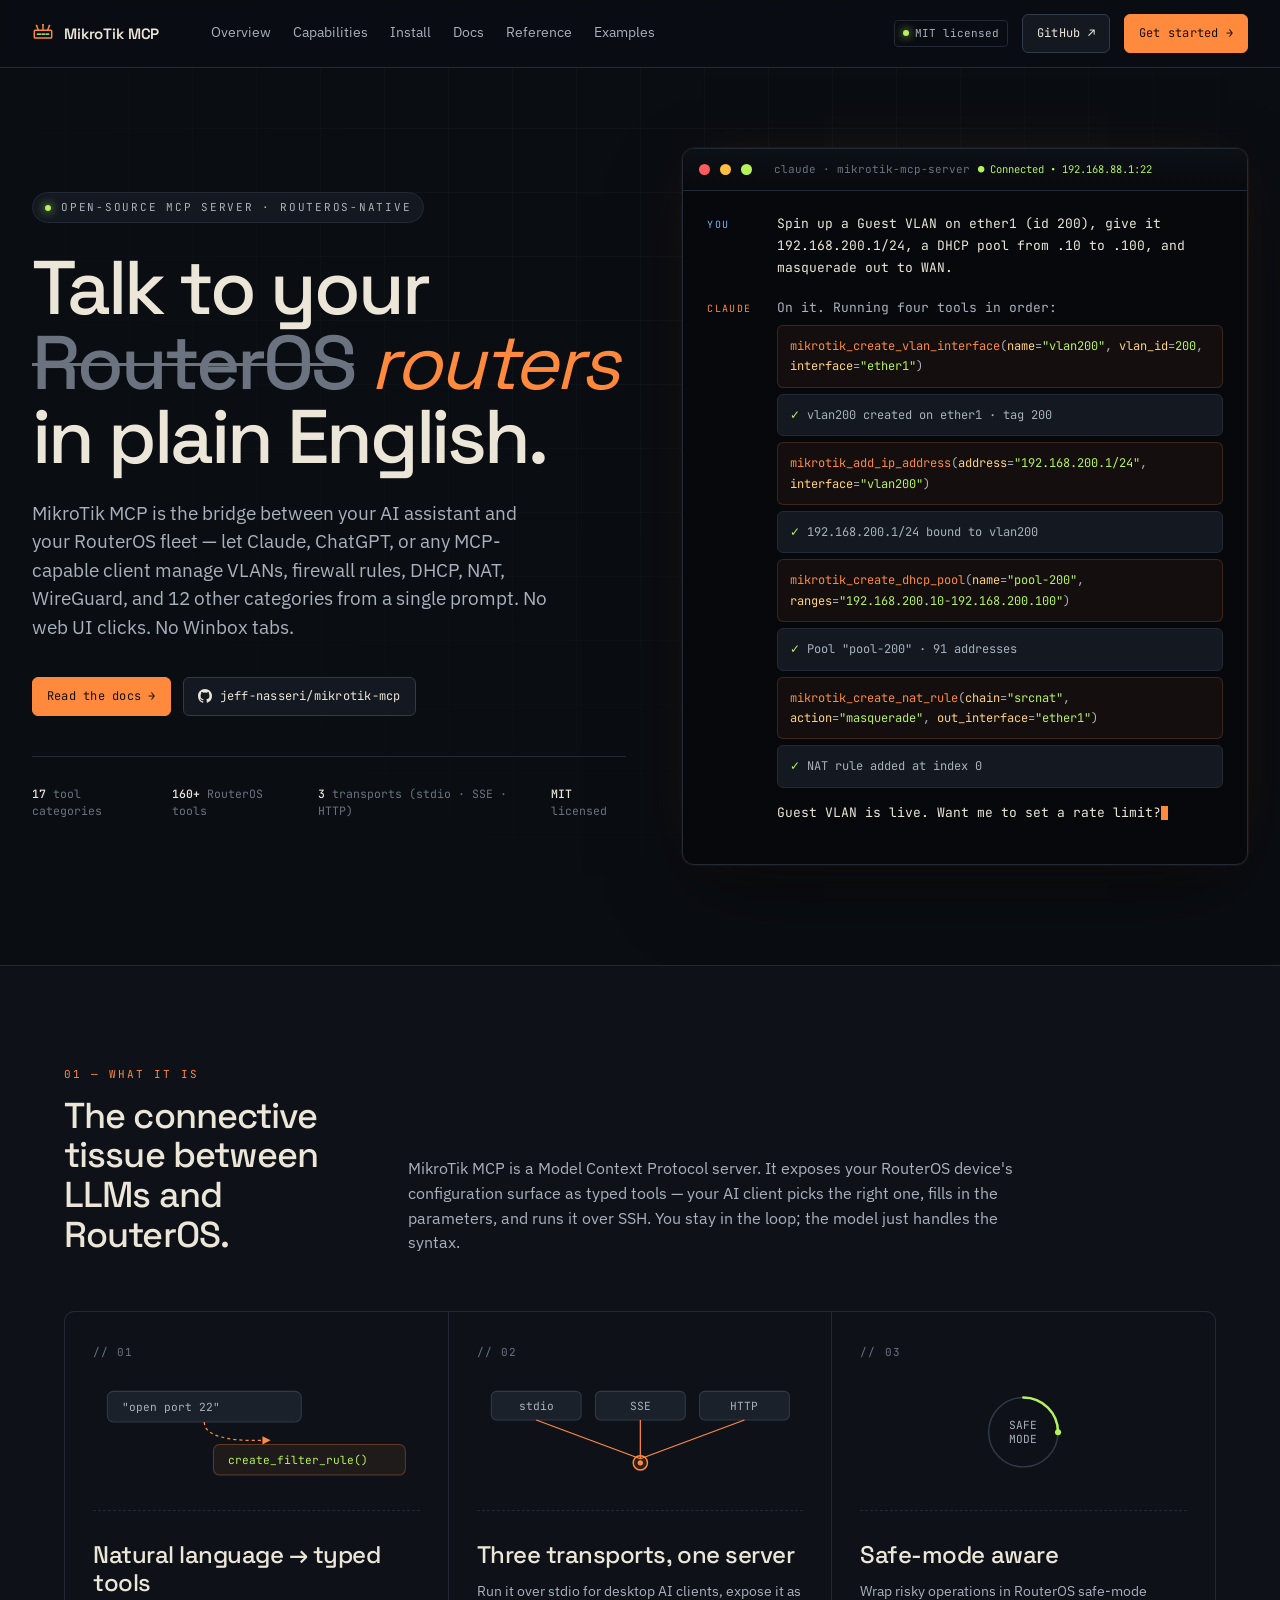
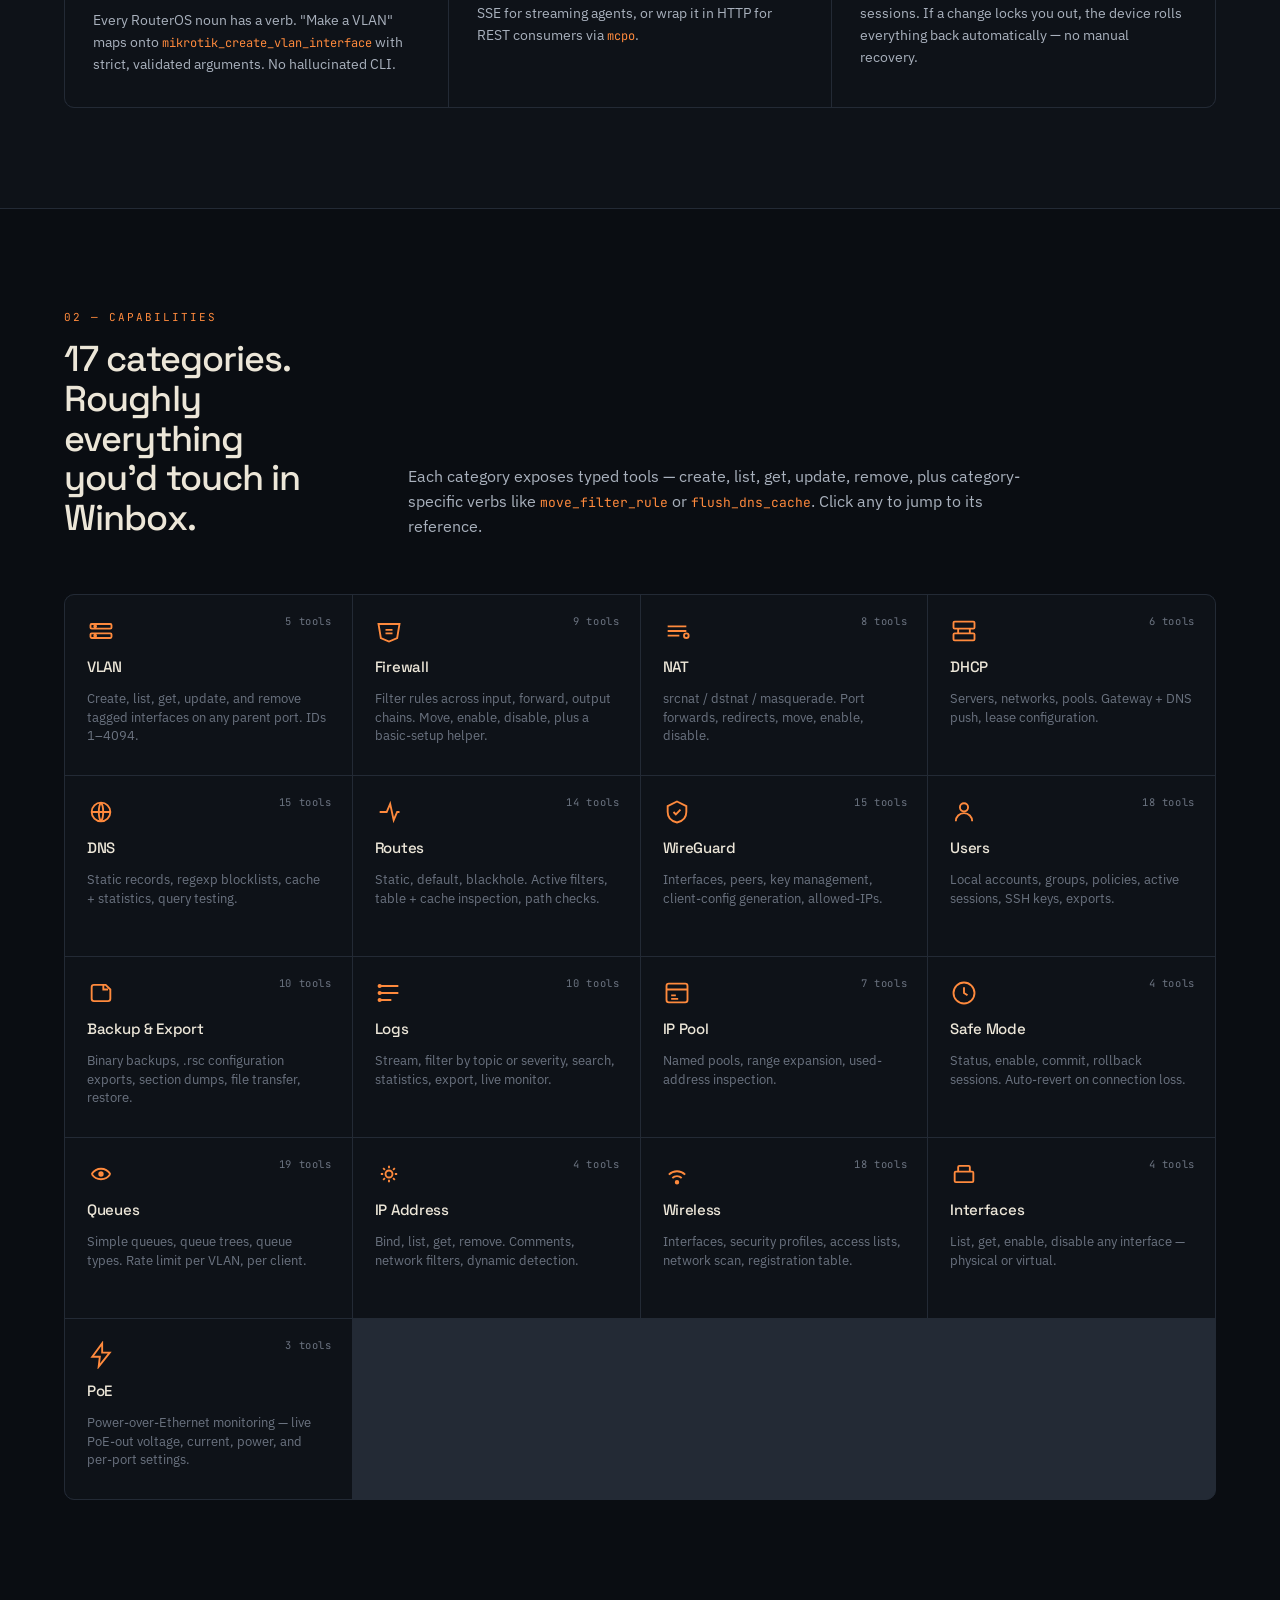
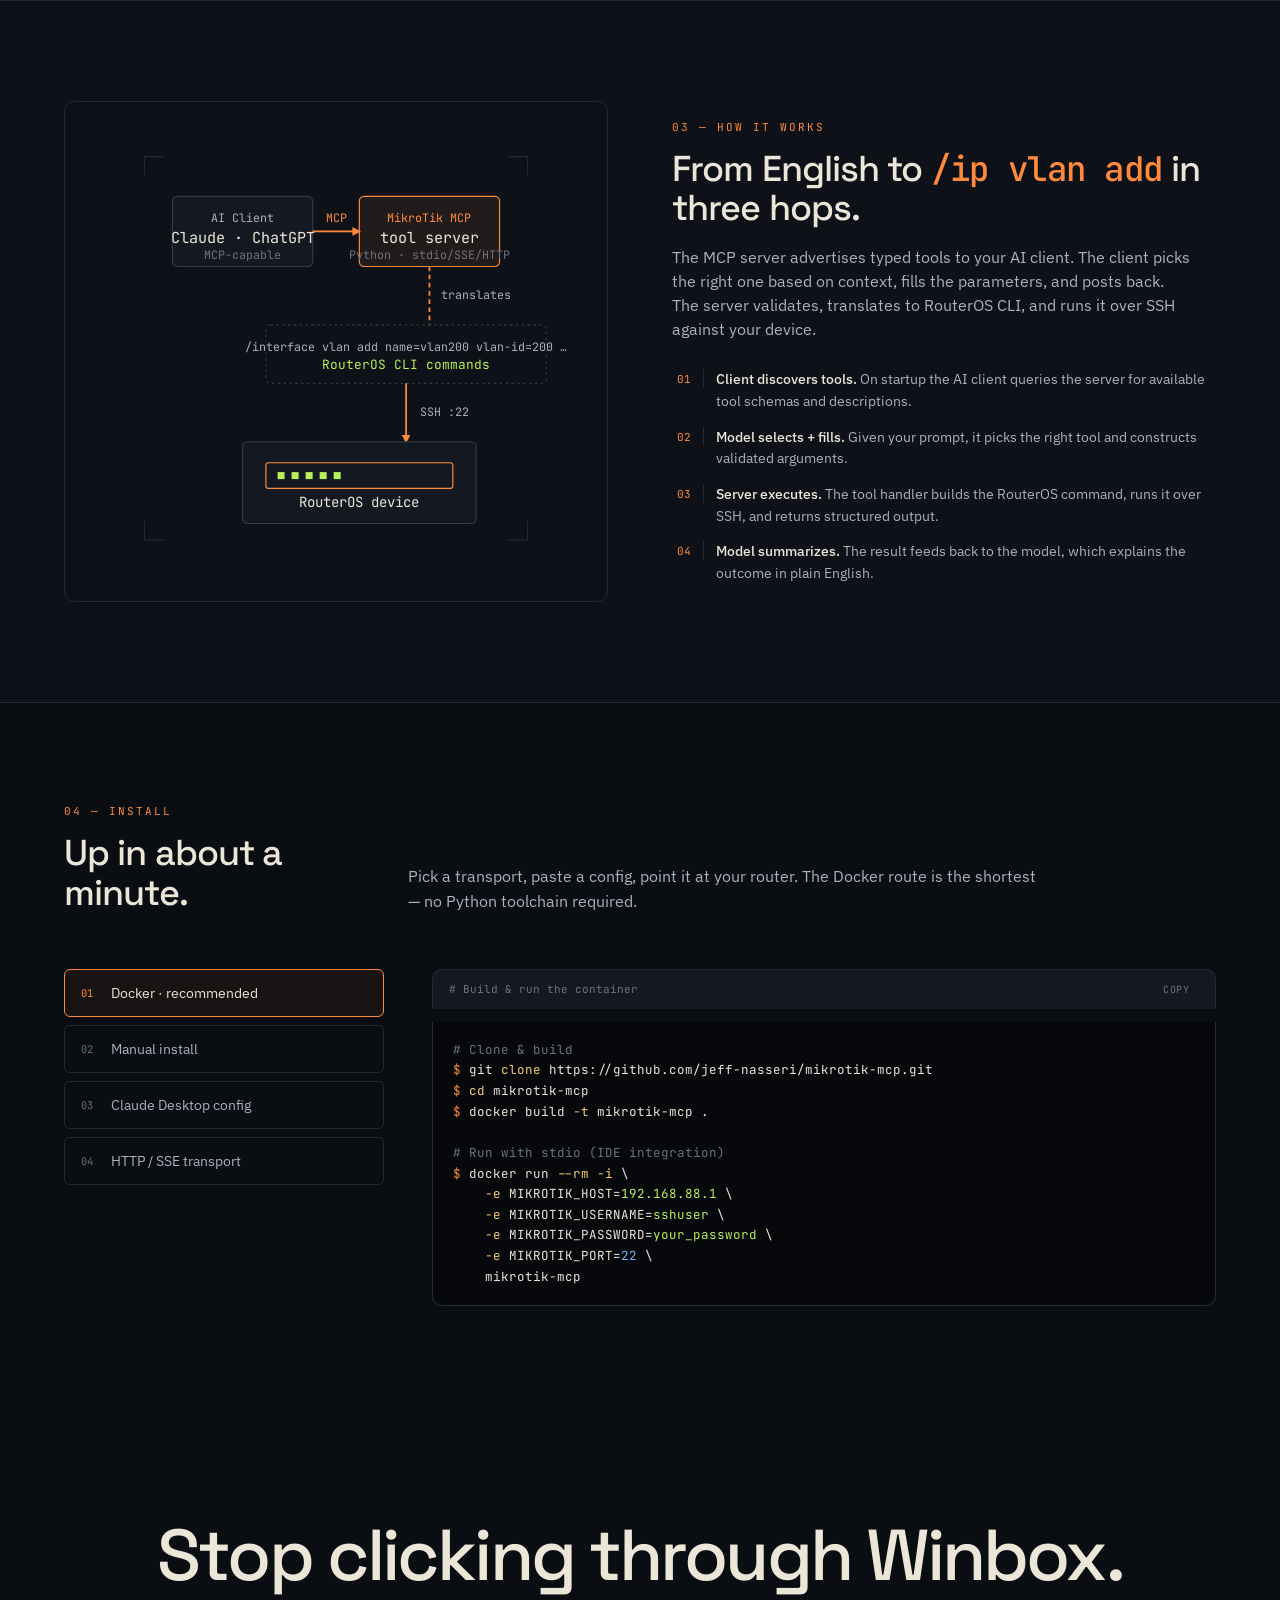
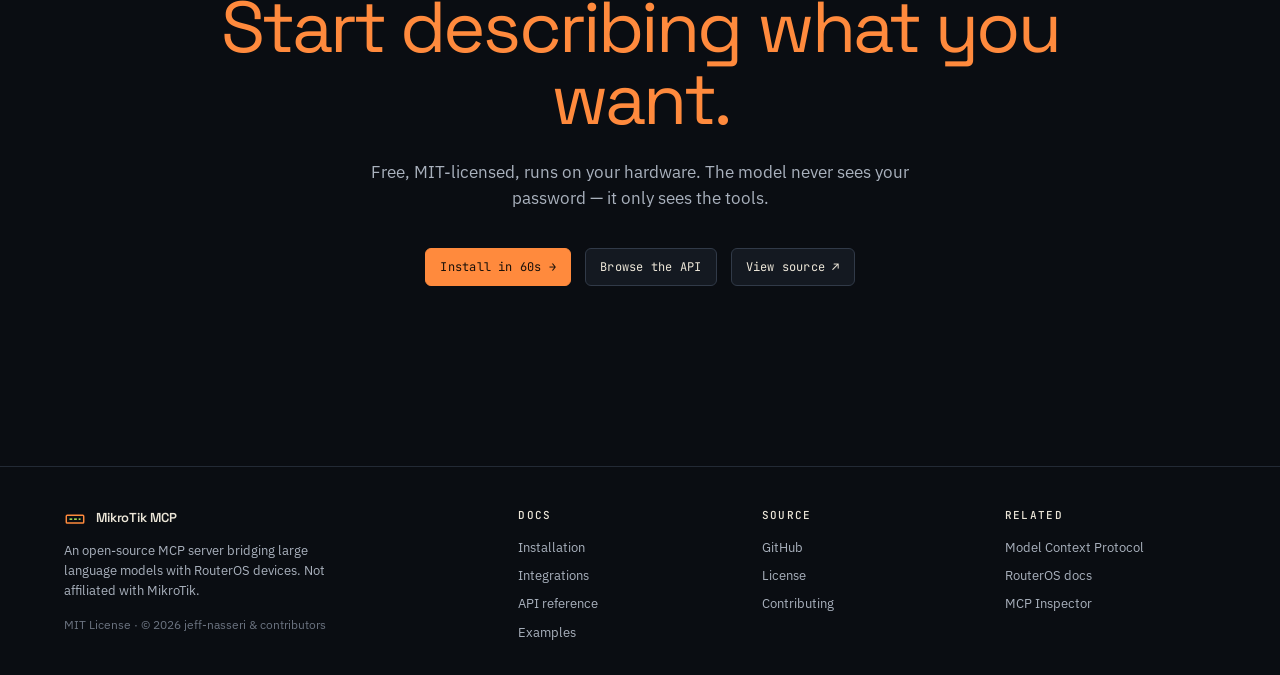
==== website-src/index.html @ 13b4e365 "docs: document the PoE (Power over Ethernet) scope PoE monitoring shipped in the MCP server (get_poe" ====
<!doctype html>
<html lang="en">
<head>
<meta charset="utf-8" />
<meta name="viewport" content="width=device-width, initial-scale=1" />
<title>MikroTik MCP — Talk to your routers in English</title>
<meta name="description" content="MikroTik MCP is an open-source Model Context Protocol server that lets AI clients manage RouterOS devices — VLANs, firewall, DHCP, DNS, WireGuard and more — in plain English." />
<link rel="preconnect" href="https://fonts.googleapis.com" />
<link rel="preconnect" href="https://fonts.gstatic.com" crossorigin />
<link href="https://fonts.googleapis.com/css2?family=Space+Grotesk:wght@400;500;600&family=IBM+Plex+Sans:wght@300;400;500;600&family=JetBrains+Mono:wght@400;500;600&display=swap" rel="stylesheet" />
<link rel="stylesheet" href="styles.css" />
<style>
  /* ===== Landing-specific layout ===== */
  .hero {
    padding: 80px 32px 100px;
    position: relative; z-index: 1;
    max-width: 1280px; margin: 0 auto;
  }
  .hero-grid {
    display: grid; grid-template-columns: 1.05fr 1fr;
    gap: 56px; align-items: center;
  }
  .hero-eyebrow {
    display: inline-flex; align-items: center; gap: 10px;
    font-family: var(--mono); font-size: 11px;
    letter-spacing: 0.16em; text-transform: uppercase;
    color: var(--ink-dim);
    padding: 6px 12px; border-radius: 100px;
    background: var(--bg-2); border: 1px solid var(--line);
    margin-bottom: 28px;
  }
  .hero-eyebrow .pulse {
    width: 6px; height: 6px; border-radius: 50%;
    background: var(--lime); box-shadow: 0 0 10px var(--lime);
    animation: pulse 1.8s infinite;
  }
  @keyframes pulse { 0%, 100% { opacity: 1; } 50% { opacity: 0.45; } }

  .hero h1 {
    font-size: 76px; line-height: 0.98; letter-spacing: -0.04em;
    margin-bottom: 24px;
  }
  .hero h1 .accent { color: var(--amber); font-style: italic; font-weight: 400; }
  .hero h1 .strike {
    text-decoration: line-through;
    text-decoration-color: var(--ink-mute);
    text-decoration-thickness: 3px;
    color: var(--ink-mute);
  }
  .hero .lede {
    font-size: 19px; line-height: 1.5; max-width: 520px;
    color: var(--ink-dim); margin-bottom: 36px;
  }
  .hero-ctas { display: flex; gap: 12px; }
  .meta-row {
    display: flex; gap: 28px; margin-top: 40px;
    padding-top: 28px; border-top: 1px solid var(--line);
    font-family: var(--mono); font-size: 11.5px; color: var(--ink-mute);
  }
  .meta-row b { color: var(--ink); font-weight: 500; }

  /* ----- Hero terminal demo ----- */
  .demo {
    background: #06080c;
    border: 1px solid var(--line);
    border-radius: 12px;
    overflow: hidden;
    box-shadow:
      0 0 0 1px rgba(255,138,61,0.06),
      0 30px 80px -20px rgba(0,0,0,0.6),
      0 0 60px -20px rgba(255,138,61,0.15);
  }
  .demo-head {
    display: flex; align-items: center; gap: 10px;
    padding: 12px 16px; border-bottom: 1px solid var(--line);
    background: linear-gradient(to bottom, #0c1117, #08090d);
    font-family: var(--mono); font-size: 11px; color: var(--ink-mute);
  }
  .demo-dot { width: 11px; height: 11px; border-radius: 50%; background: var(--bg-3); }
  .demo-dot.r { background: #ff5d5d; }
  .demo-dot.y { background: #ffbe3d; }
  .demo-dot.g { background: var(--lime); }
  .demo-title {
    margin-left: 12px; display: flex; align-items: center; gap: 8px;
  }
  .demo-title::after {
    content: "● Connected • 192.168.88.1:22";
    font-family: var(--mono); font-size: 10.5px;
    color: var(--lime); margin-left: auto;
  }
  .demo-body {
    padding: 22px 24px;
    font-family: var(--mono); font-size: 13px; line-height: 1.7;
  }
  .msg { display: grid; grid-template-columns: 56px 1fr; gap: 14px; margin-bottom: 18px; }
  .msg .who {
    font-size: 10px; letter-spacing: 0.14em; text-transform: uppercase;
    color: var(--ink-mute); padding-top: 3px;
  }
  .msg.user .who { color: var(--azure); }
  .msg.ai .who { color: var(--amber); }
  .msg .body { color: var(--ink); }
  .msg.user .body { color: var(--ink); }
  .msg.ai .body { color: var(--ink-dim); }
  .call {
    margin: 6px 0; padding: 10px 12px;
    border-radius: 6px; background: rgba(255,138,61,0.06);
    border: 1px solid rgba(255,138,61,0.18);
    font-size: 12px;
  }
  .call .fn { color: var(--amber); }
  .call .arg { color: var(--lime); }
  .call .key { color: #ffd47a; }
  .result {
    margin: 6px 0 0; padding: 10px 12px;
    border-radius: 6px; background: var(--bg-2);
    border: 1px solid var(--line);
    font-size: 12px; color: var(--ink-dim);
  }
  .result .ok { color: var(--lime); }
  .cursor {
    display: inline-block; width: 7px; height: 14px;
    background: var(--amber); vertical-align: -3px;
    animation: blink 1s steps(2) infinite;
  }
  @keyframes blink { 50% { opacity: 0; } }

  /* ===== Section frame ===== */
  section.band { padding: 100px 32px; position: relative; z-index: 1; }
  section.band.alt { background: var(--bg-1); border-top: 1px solid var(--line); border-bottom: 1px solid var(--line); }
  .band-head {
    display: grid; grid-template-columns: 280px 1fr; gap: 64px; align-items: end;
    margin-bottom: 56px;
  }
  .band-head .eyebrow { margin-bottom: 14px; }
  .band-head h2 { max-width: 720px; }
  .band-head p { font-size: 16px; max-width: 640px; }

  /* ===== Pillars / what-it-does ===== */
  .pillars {
    display: grid; grid-template-columns: repeat(3, 1fr); gap: 1px;
    background: var(--line);
    border: 1px solid var(--line); border-radius: var(--rad-lg);
    overflow: hidden;
  }
  .pillar {
    background: var(--bg-1); padding: 32px 28px;
    display: flex; flex-direction: column; gap: 12px;
  }
  .pillar .num {
    font-family: var(--mono); font-size: 11px; color: var(--ink-mute);
    letter-spacing: 0.1em;
  }
  .pillar h3 { font-size: 24px; }
  .pillar p { font-size: 14px; line-height: 1.55; }
  .pillar .glyph {
    width: 100%;
    margin-bottom: 18px; padding-bottom: 18px; position: relative;
    border-bottom: 1px dashed var(--line);
    overflow: hidden;
  }
  .pillar .glyph svg { display: block; width: 100%; height: auto; }

  /* ===== Capabilities grid ===== */
  .caps {
    display: grid; grid-template-columns: repeat(4, 1fr); gap: 1px;
    background: var(--line);
    border: 1px solid var(--line); border-radius: var(--rad-lg);
    overflow: hidden;
  }
  .cap {
    background: var(--bg-1);
    padding: 22px 22px 24px;
    position: relative;
    display: flex; flex-direction: column; gap: 12px;
    min-height: 180px;
  }
  .cap:hover { background: var(--bg-2); }
  .cap-glyph {
    width: 28px; height: 28px;
    color: var(--amber);
  }
  .cap h4 { font-size: 15px; font-family: var(--display); font-weight: 500; color: var(--ink); }
  .cap p { font-size: 12.5px; line-height: 1.5; color: var(--ink-mute); }
  .cap .count {
    position: absolute; top: 18px; right: 20px;
    font-family: var(--mono); font-size: 10.5px;
    color: var(--ink-mute); letter-spacing: 0.06em;
  }

  /* ===== Architecture diagram ===== */
  .arch {
    display: grid; grid-template-columns: 1fr 1fr; gap: 64px;
    align-items: center;
  }
  .arch .diagram {
    background: var(--bg-1);
    border: 1px solid var(--line);
    border-radius: var(--rad-lg);
    padding: 36px;
    position: relative;
    aspect-ratio: 1.1 / 1;
  }
  .arch .copy h2 { margin-bottom: 16px; }
  .arch .copy p { font-size: 15.5px; max-width: 520px; }
  .arch .steps {
    margin-top: 28px; display: grid; gap: 14px;
  }
  .arch .step {
    display: grid; grid-template-columns: 32px 1fr; gap: 12px; align-items: start;
  }
  .arch .step .step-n {
    font-family: var(--mono); font-size: 11px;
    color: var(--amber); padding-top: 2px;
    border-right: 1px solid var(--line); padding-right: 12px;
    text-align: right;
  }
  .arch .step strong { color: var(--ink); font-weight: 500; }
  .arch .step .text { font-size: 14px; color: var(--ink-dim); }

  /* ===== Install / quickstart ===== */
  .install {
    display: grid; grid-template-columns: 320px 1fr; gap: 48px;
    align-items: start;
  }
  .install .nav-side {
    display: grid; gap: 8px;
  }
  .install .nav-side button {
    text-align: left;
    background: transparent;
    border: 1px solid var(--line);
    border-radius: var(--rad);
    padding: 14px 16px;
    color: var(--ink-dim);
    cursor: pointer;
    font-family: var(--sans); font-size: 14px;
    display: flex; align-items: center; gap: 12px;
  }
  .install .nav-side button[aria-pressed="true"] {
    border-color: var(--amber);
    background: rgba(255,138,61,0.06);
    color: var(--ink);
  }
  .install .nav-side button .ix {
    font-family: var(--mono); font-size: 10.5px; color: var(--ink-mute);
    width: 18px;
  }
  .install .nav-side button[aria-pressed="true"] .ix { color: var(--amber); }
  .install-panel { display: none; }
  .install-panel.show { display: block; }

  /* ===== Big quote / CTA ===== */
  .cta {
    padding: 100px 32px; text-align: center; position: relative;
  }
  .cta h2 {
    font-size: 72px; line-height: 1; letter-spacing: -0.04em;
    max-width: 980px; margin: 0 auto 24px;
  }
  .cta h2 em { color: var(--amber); font-style: normal; font-weight: 400; }
  .cta p { font-size: 17px; max-width: 540px; margin: 0 auto 36px; }
  .cta-row { display: flex; gap: 14px; justify-content: center; flex-wrap: wrap; }

  /* responsive */
  @media (max-width: 1080px) {
    .hero-grid, .arch, .install { grid-template-columns: 1fr; }
    .caps { grid-template-columns: repeat(2, 1fr); }
    .pillars { grid-template-columns: 1fr; }
    .hero h1 { font-size: 52px; }
    .cta h2 { font-size: 48px; }
    .band-head { grid-template-columns: 1fr; gap: 16px; }
    .meta-row { flex-wrap: wrap; gap: 16px 28px; }
  }
  @media (max-width: 560px) {
    .caps { grid-template-columns: 1fr; }
    .hero h1 { font-size: 42px; }
    .cta h2 { font-size: 36px; }
  }
</style>
</head>
<body>
<div class="grid-bg"></div>

<!-- ============ NAV ============ -->
<nav class="nav">
  <a href="index.html" class="brand">
    <span class="brand-mark">
      <!-- MCP/router-shaped mark: stylized switch with antenna -->
      <svg viewBox="0 0 24 24" width="22" height="22" fill="none" stroke="currentColor" stroke-width="1.6" stroke-linecap="square">
        <rect x="2.5" y="9" width="19" height="8.5" rx="1" stroke="var(--amber)"/>
        <line x1="6" y1="13.25" x2="9" y2="13.25" stroke="var(--lime)"/>
        <line x1="11" y1="13.25" x2="14" y2="13.25" stroke="var(--lime)"/>
        <line x1="16" y1="13.25" x2="18" y2="13.25" stroke="var(--lime)"/>
        <line x1="7" y1="9" x2="5" y2="4" stroke="var(--amber)"/>
        <line x1="12" y1="9" x2="12" y2="3" stroke="var(--amber)"/>
        <line x1="17" y1="9" x2="19" y2="4" stroke="var(--amber)"/>
        <circle cx="5" cy="4" r="0.9" fill="var(--amber)" stroke="none"/>
        <circle cx="12" cy="3" r="0.9" fill="var(--amber)" stroke="none"/>
        <circle cx="19" cy="4" r="0.9" fill="var(--amber)" stroke="none"/>
      </svg>
    </span>
    MikroTik MCP
  </a>
  <div class="nav-links">
    <a href="#what">Overview</a>
    <a href="#capabilities">Capabilities</a>
    <a href="#install">Install</a>
    <a href="docs/index.html">Docs</a>
    <a href="docs/reference.html">Reference</a>
    <a href="docs/examples.html">Examples</a>
  </div>
  <div class="nav-right">
    <span class="pill"><span class="dot"></span> MIT licensed</span>
    <a class="btn" href="https://github.com/jeff-nasseri/mikrotik-mcp" target="_blank" rel="noopener">GitHub ↗</a>
    <a class="btn btn-primary" href="docs/index.html">Get started →</a>
  </div>
</nav>

<!-- ============ HERO ============ -->
<section class="hero">
  <div class="hero-grid">
    <div>
      <span class="hero-eyebrow"><span class="pulse"></span> Open-source MCP server · RouterOS-native</span>
      <h1>
        Talk to your<br>
        <span class="strike">RouterOS</span> <span class="accent">routers</span><br>
        in plain English.
      </h1>
      <p class="lede">
        MikroTik MCP is the bridge between your AI assistant and your RouterOS fleet — let Claude, ChatGPT, or any
        MCP-capable client manage VLANs, firewall rules, DHCP, NAT, WireGuard, and 12 other categories from a single
        prompt. No web UI clicks. No Winbox tabs.
      </p>
      <div class="hero-ctas">
        <a class="btn btn-primary" href="docs/index.html">Read the docs →</a>
        <a class="btn" href="https://github.com/jeff-nasseri/mikrotik-mcp" target="_blank" rel="noopener">
          <svg width="14" height="14" viewBox="0 0 16 16" fill="currentColor"><path d="M8 0C3.58 0 0 3.58 0 8a8 8 0 005.47 7.59c.4.07.55-.17.55-.38v-1.34c-2.23.48-2.7-1.07-2.7-1.07-.36-.93-.89-1.18-.89-1.18-.73-.5.05-.49.05-.49.8.06 1.23.83 1.23.83.72 1.23 1.88.88 2.34.67.07-.52.28-.88.51-1.08-1.78-.2-3.64-.89-3.64-3.95 0-.87.31-1.59.82-2.15-.08-.2-.36-1.02.08-2.12 0 0 .67-.22 2.2.82a7.6 7.6 0 014 0c1.53-1.04 2.2-.82 2.2-.82.44 1.1.16 1.92.08 2.12.51.56.82 1.27.82 2.15 0 3.07-1.87 3.75-3.65 3.95.29.25.54.74.54 1.48v2.2c0 .21.15.46.55.38A8 8 0 0016 8c0-4.42-3.58-8-8-8z"/></svg>
          jeff-nasseri/mikrotik-mcp
        </a>
      </div>
      <div class="meta-row">
        <div><b>17</b> tool categories</div>
        <div><b>160+</b> RouterOS tools</div>
        <div><b>3</b> transports (stdio · SSE · HTTP)</div>
        <div><b>MIT</b> licensed</div>
      </div>
    </div>

    <!-- Hero terminal demo -->
    <div class="demo" aria-label="Example MCP session">
      <div class="demo-head">
        <span class="demo-dot r"></span><span class="demo-dot y"></span><span class="demo-dot g"></span>
        <span class="demo-title">claude · mikrotik-mcp-server</span>
      </div>
      <div class="demo-body">
        <div class="msg user">
          <div class="who">You</div>
          <div class="body">Spin up a Guest VLAN on ether1 (id 200), give it
            192.168.200.1/24, a DHCP pool from .10 to .100, and masquerade out to WAN.</div>
        </div>
        <div class="msg ai">
          <div class="who">Claude</div>
          <div class="body">
            On it. Running four tools in order:
            <div class="call"><span class="fn">mikrotik_create_vlan_interface</span>(<span class="key">name</span>=<span class="arg">"vlan200"</span>, <span class="key">vlan_id</span>=<span class="arg">200</span>, <span class="key">interface</span>=<span class="arg">"ether1"</span>)</div>
            <div class="result"><span class="ok">✓</span> vlan200 created on ether1 · tag 200</div>
            <div class="call"><span class="fn">mikrotik_add_ip_address</span>(<span class="key">address</span>=<span class="arg">"192.168.200.1/24"</span>, <span class="key">interface</span>=<span class="arg">"vlan200"</span>)</div>
            <div class="result"><span class="ok">✓</span> 192.168.200.1/24 bound to vlan200</div>
            <div class="call"><span class="fn">mikrotik_create_dhcp_pool</span>(<span class="key">name</span>=<span class="arg">"pool-200"</span>, <span class="key">ranges</span>=<span class="arg">"192.168.200.10-192.168.200.100"</span>)</div>
            <div class="result"><span class="ok">✓</span> Pool "pool-200" · 91 addresses</div>
            <div class="call"><span class="fn">mikrotik_create_nat_rule</span>(<span class="key">chain</span>=<span class="arg">"srcnat"</span>, <span class="key">action</span>=<span class="arg">"masquerade"</span>, <span class="key">out_interface</span>=<span class="arg">"ether1"</span>)</div>
            <div class="result"><span class="ok">✓</span> NAT rule added at index 0</div>
            <div style="margin-top: 14px; color: var(--ink);">Guest VLAN is live. Want me to set a rate limit?<span class="cursor"></span></div>
          </div>
        </div>
      </div>
    </div>
  </div>
</section>

<!-- ============ WHAT IT IS ============ -->
<section class="band alt" id="what">
  <div class="wrap">
    <div class="band-head">
      <div>
        <div class="eyebrow">01 — What it is</div>
        <h2>The connective tissue between LLMs and RouterOS.</h2>
      </div>
      <p>
        MikroTik MCP is a Model Context Protocol server. It exposes your RouterOS device's
        configuration surface as typed tools — your AI client picks the right one, fills in
        the parameters, and runs it over SSH. You stay in the loop; the model just handles
        the syntax.
      </p>
    </div>

    <div class="pillars">
      <div class="pillar">
        <div class="num">// 01</div>
        <div class="glyph">
          <svg viewBox="0 0 320 116" aria-hidden="true">
            <!-- prompt -->
            <rect x="14" y="18" width="190" height="30" rx="6" fill="var(--bg-3)" stroke="var(--line-strong)"/>
            <text x="28" y="37" font-family="JetBrains Mono" font-size="11" fill="var(--ink-dim)">"open port 22"</text>
            <!-- connector -->
            <path d="M 109 48 Q 109 64 150 66 L 168 66" stroke="var(--amber)" fill="none" stroke-width="1.2" stroke-dasharray="3 3"/>
            <path d="M 166 62 L 174 66 L 166 70 Z" fill="var(--amber)"/>
            <!-- tool call -->
            <rect x="118" y="70" width="188" height="30" rx="6" fill="rgba(255,138,61,0.07)" stroke="rgba(255,138,61,0.32)"/>
            <text x="132" y="89" font-family="JetBrains Mono" font-size="11" fill="var(--lime)">create_filter_rule()</text>
          </svg>
        </div>
        <h3>Natural language → typed tools</h3>
        <p>Every RouterOS noun has a verb. "Make a VLAN" maps onto <span style="color:var(--amber);font-family:var(--mono);font-size:12px">mikrotik_create_vlan_interface</span> with strict, validated arguments. No hallucinated CLI.</p>
      </div>

      <div class="pillar">
        <div class="num">// 02</div>
        <div class="glyph">
          <svg viewBox="0 0 320 116" aria-hidden="true">
            <!-- Three transport boxes -->
            <g font-family="JetBrains Mono" font-size="11" fill="var(--ink-dim)" text-anchor="middle">
              <rect x="14" y="18" width="88" height="28" rx="5" fill="var(--bg-3)" stroke="var(--line-strong)"/>
              <text x="58" y="36">stdio</text>
              <rect x="116" y="18" width="88" height="28" rx="5" fill="var(--bg-3)" stroke="var(--line-strong)"/>
              <text x="160" y="36">SSE</text>
              <rect x="218" y="18" width="88" height="28" rx="5" fill="var(--bg-3)" stroke="var(--line-strong)"/>
              <text x="262" y="36">HTTP</text>
            </g>
            <!-- converge -->
            <path d="M 58 46 L 160 84" stroke="var(--amber)" stroke-width="1.2" fill="none"/>
            <path d="M 160 46 L 160 84" stroke="var(--amber)" stroke-width="1.2" fill="none"/>
            <path d="M 262 46 L 160 84" stroke="var(--amber)" stroke-width="1.2" fill="none"/>
            <circle cx="160" cy="88" r="7" fill="rgba(255,138,61,0.12)" stroke="var(--amber)" stroke-width="1.4"/>
            <circle cx="160" cy="88" r="2.6" fill="var(--amber)"/>
          </svg>
        </div>
        <h3>Three transports, one server</h3>
        <p>Run it over stdio for desktop AI clients, expose it as SSE for streaming agents, or wrap it in HTTP for REST consumers via <span style="color:var(--amber);font-family:var(--mono);font-size:12px">mcpo</span>.</p>
      </div>

      <div class="pillar">
        <div class="num">// 03</div>
        <div class="glyph">
          <svg viewBox="0 0 320 116" aria-hidden="true">
            <!-- Safe-mode: progress ring + auto-revert -->
            <circle cx="160" cy="58" r="34" fill="none" stroke="var(--line-strong)" stroke-width="1.4"/>
            <path d="M 160 24 A 34 34 0 0 1 194 58" fill="none" stroke="var(--lime)" stroke-width="2.4" stroke-linecap="round"/>
            <circle cx="194" cy="58" r="3" fill="var(--lime)"/>
            <text x="160" y="55" font-family="JetBrains Mono" font-size="11" fill="var(--ink-dim)" text-anchor="middle">SAFE</text>
            <text x="160" y="69" font-family="JetBrains Mono" font-size="11" fill="var(--ink-dim)" text-anchor="middle">MODE</text>
          </svg>
        </div>
        <h3>Safe-mode aware</h3>
        <p>Wrap risky operations in RouterOS safe-mode sessions. If a change locks you out, the device rolls everything back automatically — no manual recovery.</p>
      </div>
    </div>
  </div>
</section>

<!-- ============ CAPABILITIES ============ -->
<section class="band" id="capabilities">
  <div class="wrap">
    <div class="band-head">
      <div>
        <div class="eyebrow">02 — Capabilities</div>
        <h2>17 categories. Roughly everything you'd touch in Winbox.</h2>
      </div>
      <p>Each category exposes typed tools — create, list, get, update, remove, plus category-specific
        verbs like <span style="color:var(--amber);font-family:var(--mono);font-size:13px">move_filter_rule</span>
        or <span style="color:var(--amber);font-family:var(--mono);font-size:13px">flush_dns_cache</span>.
        Click any to jump to its reference.</p>
    </div>

    <div class="caps">
      <a class="cap" href="docs/reference.html#vlan">
        <svg class="cap-glyph" viewBox="0 0 24 24" fill="none" stroke="currentColor" stroke-width="1.6"><rect x="3" y="6" width="18" height="4" rx="1"/><rect x="3" y="14" width="18" height="4" rx="1"/><circle cx="7" cy="8" r="0.8" fill="currentColor"/><circle cx="7" cy="16" r="0.8" fill="currentColor"/></svg>
        <span class="count">5 tools</span>
        <h4>VLAN</h4>
        <p>Create, list, get, update, and remove tagged interfaces on any parent port. IDs 1–4094.</p>
      </a>
      <a class="cap" href="docs/reference.html#firewall">
        <svg class="cap-glyph" viewBox="0 0 24 24" fill="none" stroke="currentColor" stroke-width="1.6"><path d="M3 6h18l-2 12-7 3-7-3z"/><path d="M9 11h6M9 14h6"/></svg>
        <span class="count">9 tools</span>
        <h4>Firewall</h4>
        <p>Filter rules across input, forward, output chains. Move, enable, disable, plus a basic-setup helper.</p>
      </a>
      <a class="cap" href="docs/reference.html#nat">
        <svg class="cap-glyph" viewBox="0 0 24 24" fill="none" stroke="currentColor" stroke-width="1.6"><path d="M4 8h16M4 12h16M4 16h10"/><circle cx="20" cy="16" r="2"/></svg>
        <span class="count">8 tools</span>
        <h4>NAT</h4>
        <p>srcnat / dstnat / masquerade. Port forwards, redirects, move, enable, disable.</p>
      </a>
      <a class="cap" href="docs/reference.html#dhcp">
        <svg class="cap-glyph" viewBox="0 0 24 24" fill="none" stroke="currentColor" stroke-width="1.6"><rect x="3" y="4" width="18" height="6" rx="1"/><rect x="3" y="14" width="18" height="6" rx="1"/><path d="M7 10v4M17 10v4"/></svg>
        <span class="count">6 tools</span>
        <h4>DHCP</h4>
        <p>Servers, networks, pools. Gateway + DNS push, lease configuration.</p>
      </a>
      <a class="cap" href="docs/reference.html#dns">
        <svg class="cap-glyph" viewBox="0 0 24 24" fill="none" stroke="currentColor" stroke-width="1.6"><circle cx="12" cy="12" r="8"/><path d="M4 12h16M12 4c2.5 3 2.5 13 0 16M12 4c-2.5 3-2.5 13 0 16"/></svg>
        <span class="count">15 tools</span>
        <h4>DNS</h4>
        <p>Static records, regexp blocklists, cache + statistics, query testing.</p>
      </a>
      <a class="cap" href="docs/reference.html#routes">
        <svg class="cap-glyph" viewBox="0 0 24 24" fill="none" stroke="currentColor" stroke-width="1.6"><path d="M4 12h6l3-7 3 14 3-7h2"/></svg>
        <span class="count">14 tools</span>
        <h4>Routes</h4>
        <p>Static, default, blackhole. Active filters, table + cache inspection, path checks.</p>
      </a>
      <a class="cap" href="docs/reference.html#wireguard">
        <svg class="cap-glyph" viewBox="0 0 24 24" fill="none" stroke="currentColor" stroke-width="1.6"><path d="M12 3l8 4v5c0 5-3.5 8-8 9-4.5-1-8-4-8-9V7l8-4z"/><path d="M9 12l2 2 4-4"/></svg>
        <span class="count">15 tools</span>
        <h4>WireGuard</h4>
        <p>Interfaces, peers, key management, client-config generation, allowed-IPs.</p>
      </a>
      <a class="cap" href="docs/reference.html#users">
        <svg class="cap-glyph" viewBox="0 0 24 24" fill="none" stroke="currentColor" stroke-width="1.6"><circle cx="12" cy="8" r="3.5"/><path d="M5 20c0-4 3-7 7-7s7 3 7 7"/></svg>
        <span class="count">18 tools</span>
        <h4>Users</h4>
        <p>Local accounts, groups, policies, active sessions, SSH keys, exports.</p>
      </a>
      <a class="cap" href="docs/reference.html#backup">
        <svg class="cap-glyph" viewBox="0 0 24 24" fill="none" stroke="currentColor" stroke-width="1.6"><path d="M4 7v10a2 2 0 002 2h12a2 2 0 002-2V9l-4-4H6a2 2 0 00-2 2z"/><path d="M14 5v4h4"/></svg>
        <span class="count">10 tools</span>
        <h4>Backup &amp; Export</h4>
        <p>Binary backups, .rsc configuration exports, section dumps, file transfer, restore.</p>
      </a>
      <a class="cap" href="docs/reference.html#logs">
        <svg class="cap-glyph" viewBox="0 0 24 24" fill="none" stroke="currentColor" stroke-width="1.6"><path d="M4 6h16M4 12h16M4 18h10"/><circle cx="4" cy="6" r="1" fill="currentColor"/><circle cx="4" cy="12" r="1" fill="currentColor"/><circle cx="4" cy="18" r="1" fill="currentColor"/></svg>
        <span class="count">10 tools</span>
        <h4>Logs</h4>
        <p>Stream, filter by topic or severity, search, statistics, export, live monitor.</p>
      </a>
      <a class="cap" href="docs/reference.html#ip-pool">
        <svg class="cap-glyph" viewBox="0 0 24 24" fill="none" stroke="currentColor" stroke-width="1.6"><rect x="3" y="4" width="18" height="16" rx="2"/><path d="M3 9h18M7 14h4M7 17h6"/></svg>
        <span class="count">7 tools</span>
        <h4>IP Pool</h4>
        <p>Named pools, range expansion, used-address inspection.</p>
      </a>
      <a class="cap" href="docs/reference.html#safe-mode">
        <svg class="cap-glyph" viewBox="0 0 24 24" fill="none" stroke="currentColor" stroke-width="1.6"><path d="M12 3a9 9 0 110 18 9 9 0 010-18z"/><path d="M12 7v5l3 2"/></svg>
        <span class="count">4 tools</span>
        <h4>Safe Mode</h4>
        <p>Status, enable, commit, rollback sessions. Auto-revert on connection loss.</p>
      </a>
      <a class="cap" href="docs/reference.html#queue">
        <svg class="cap-glyph" viewBox="0 0 24 24" fill="none" stroke="currentColor" stroke-width="1.6"><path d="M4 12c4-6 12-6 16 0M4 12c4 6 12 6 16 0"/><circle cx="12" cy="12" r="1.5" fill="currentColor"/></svg>
        <span class="count">19 tools</span>
        <h4>Queues</h4>
        <p>Simple queues, queue trees, queue types. Rate limit per VLAN, per client.</p>
      </a>
      <a class="cap" href="docs/reference.html#ip-address">
        <svg class="cap-glyph" viewBox="0 0 24 24" fill="none" stroke="currentColor" stroke-width="1.6"><circle cx="12" cy="12" r="3"/><path d="M12 5v2M12 17v2M5 12h2M17 12h2M7 7l1.5 1.5M15.5 15.5L17 17M7 17l1.5-1.5M15.5 8.5L17 7"/></svg>
        <span class="count">4 tools</span>
        <h4>IP Address</h4>
        <p>Bind, list, get, remove. Comments, network filters, dynamic detection.</p>
      </a>
      <a class="cap" href="docs/reference.html#wireless">
        <svg class="cap-glyph" viewBox="0 0 24 24" fill="none" stroke="currentColor" stroke-width="1.6"><path d="M5 12.5a10 10 0 0114 0"/><path d="M8 15.4a6 6 0 018 0"/><circle cx="12" cy="19" r="1.1" fill="currentColor"/></svg>
        <span class="count">18 tools</span>
        <h4>Wireless</h4>
        <p>Interfaces, security profiles, access lists, network scan, registration table.</p>
      </a>
      <a class="cap" href="docs/reference.html#interfaces">
        <svg class="cap-glyph" viewBox="0 0 24 24" fill="none" stroke="currentColor" stroke-width="1.6"><path d="M7 10V6a1 1 0 011-1h8a1 1 0 011 1v4"/><rect x="4" y="10" width="16" height="9" rx="1"/><path d="M8 14h.01M12 14h.01M16 14h.01"/></svg>
        <span class="count">4 tools</span>
        <h4>Interfaces</h4>
        <p>List, get, enable, disable any interface — physical or virtual.</p>
      </a>
      <a class="cap" href="docs/reference.html#poe">
        <svg class="cap-glyph" viewBox="0 0 24 24" fill="none" stroke="currentColor" stroke-width="1.6"><path d="M13 2L4.5 13.5H11l-1 8.5L19.5 10H13z"/></svg>
        <span class="count">3 tools</span>
        <h4>PoE</h4>
        <p>Power-over-Ethernet monitoring — live PoE-out voltage, current, power, and per-port settings.</p>
      </a>
    </div>
  </div>
</section>

<!-- ============ ARCHITECTURE / HOW IT WORKS ============ -->
<section class="band alt" id="architecture">
  <div class="wrap">
    <div class="arch">
      <div class="diagram">
        <!-- Architecture diagram, hand-drawn schematic feel -->
        <svg viewBox="0 0 360 360" width="100%" height="100%" font-family="JetBrains Mono" font-size="11">
          <!-- Frame ticks -->
          <g stroke="var(--line)" stroke-width="1">
            <path d="M 16 16 L 32 16 M 16 16 L 16 32" />
            <path d="M 344 16 L 328 16 M 344 16 L 344 32" />
            <path d="M 16 344 L 32 344 M 16 344 L 16 328" />
            <path d="M 344 344 L 328 344 M 344 344 L 344 328" />
          </g>

          <!-- Client -->
          <g transform="translate(40, 50)">
            <rect width="120" height="60" rx="4" fill="var(--bg-2)" stroke="var(--line-strong)"/>
            <text x="60" y="22" text-anchor="middle" fill="var(--ink-dim)" font-size="10">AI Client</text>
            <text x="60" y="40" text-anchor="middle" fill="var(--ink)" font-size="13">Claude · ChatGPT</text>
            <text x="60" y="54" text-anchor="middle" fill="var(--ink-mute)" font-size="10">MCP-capable</text>
          </g>

          <!-- Arrow + protocol -->
          <g>
            <path d="M 160 80 L 200 80" stroke="var(--amber)" stroke-width="1.5" fill="none" marker-end="url(#arrow)"/>
            <text x="180" y="72" text-anchor="middle" fill="var(--amber)" font-size="10">MCP</text>
          </g>

          <!-- MCP server box -->
          <g transform="translate(200, 50)">
            <rect width="120" height="60" rx="4" fill="rgba(255,138,61,0.08)" stroke="var(--amber)"/>
            <text x="60" y="22" text-anchor="middle" fill="var(--amber)" font-size="10">MikroTik MCP</text>
            <text x="60" y="40" text-anchor="middle" fill="var(--ink)" font-size="13">tool server</text>
            <text x="60" y="54" text-anchor="middle" fill="var(--ink-mute)" font-size="10">Python · stdio/SSE/HTTP</text>
          </g>

          <!-- Down to translator -->
          <path d="M 260 110 L 260 160" stroke="var(--amber)" stroke-width="1.5" stroke-dasharray="4 3" fill="none"/>
          <text x="270" y="138" fill="var(--ink-dim)" font-size="10">translates</text>

          <!-- Translator -->
          <g transform="translate(120, 160)">
            <rect width="240" height="50" rx="4" fill="var(--bg-1)" stroke="var(--line-strong)" stroke-dasharray="2 3"/>
            <text x="120" y="22" text-anchor="middle" fill="var(--ink-dim)" font-size="10">/interface vlan add name=vlan200 vlan-id=200 …</text>
            <text x="120" y="38" text-anchor="middle" fill="var(--lime)" font-size="11">RouterOS CLI commands</text>
          </g>

          <!-- Down to router -->
          <path d="M 240 210 L 240 260" stroke="var(--amber)" stroke-width="1.5" fill="none" marker-end="url(#arrow)"/>
          <text x="252" y="238" fill="var(--ink-dim)" font-size="10">SSH :22</text>

          <!-- Router -->
          <g transform="translate(100, 260)">
            <rect width="200" height="70" rx="4" fill="var(--bg-2)" stroke="var(--line-strong)"/>
            <!-- Router silhouette -->
            <rect x="20" y="18" width="160" height="22" rx="2" fill="none" stroke="var(--amber)" stroke-width="1"/>
            <g fill="var(--lime)">
              <rect x="30" y="26" width="6" height="6"/>
              <rect x="42" y="26" width="6" height="6"/>
              <rect x="54" y="26" width="6" height="6"/>
              <rect x="66" y="26" width="6" height="6"/>
              <rect x="78" y="26" width="6" height="6"/>
            </g>
            <text x="100" y="56" text-anchor="middle" fill="var(--ink)" font-size="12">RouterOS device</text>
          </g>

          <!-- arrow defs -->
          <defs>
            <marker id="arrow" viewBox="0 0 10 10" refX="8" refY="5" markerWidth="5" markerHeight="5" orient="auto-start-reverse">
              <path d="M 0 0 L 10 5 L 0 10 z" fill="var(--amber)"/>
            </marker>
          </defs>
        </svg>
      </div>
      <div class="copy">
        <div class="eyebrow" style="margin-bottom: 14px;">03 — How it works</div>
        <h2>From English to <code style="background:transparent;color:var(--amber);font-family:var(--mono);font-size:34px;letter-spacing:-0.02em">/ip&nbsp;vlan&nbsp;add</code> in three hops.</h2>
        <p>The MCP server advertises typed tools to your AI client. The client picks the right one
          based on context, fills the parameters, and posts back. The server validates,
          translates to RouterOS CLI, and runs it over SSH against your device.</p>
        <div class="steps">
          <div class="step">
            <div class="step-n">01</div>
            <div class="text"><strong>Client discovers tools.</strong> On startup the AI client queries the server for available tool schemas and descriptions.</div>
          </div>
          <div class="step">
            <div class="step-n">02</div>
            <div class="text"><strong>Model selects + fills.</strong> Given your prompt, it picks the right tool and constructs validated arguments.</div>
          </div>
          <div class="step">
            <div class="step-n">03</div>
            <div class="text"><strong>Server executes.</strong> The tool handler builds the RouterOS command, runs it over SSH, and returns structured output.</div>
          </div>
          <div class="step">
            <div class="step-n">04</div>
            <div class="text"><strong>Model summarizes.</strong> The result feeds back to the model, which explains the outcome in plain English.</div>
          </div>
        </div>
      </div>
    </div>
  </div>
</section>

<!-- ============ INSTALL ============ -->
<section class="band" id="install">
  <div class="wrap">
    <div class="band-head">
      <div>
        <div class="eyebrow">04 — Install</div>
        <h2>Up in about a minute.</h2>
      </div>
      <p>Pick a transport, paste a config, point it at your router. The Docker route is the
        shortest — no Python toolchain required.</p>
    </div>

    <div class="install">
      <div class="nav-side" role="tablist">
        <button aria-pressed="true" data-tab="docker"><span class="ix">01</span> Docker · recommended</button>
        <button aria-pressed="false" data-tab="manual"><span class="ix">02</span> Manual install</button>
        <button aria-pressed="false" data-tab="claude"><span class="ix">03</span> Claude Desktop config</button>
        <button aria-pressed="false" data-tab="http"><span class="ix">04</span> HTTP / SSE transport</button>
      </div>
      <div>
        <div class="install-panel show" data-panel="docker">
          <div class="code-header"><span># Build &amp; run the container</span><button class="copy-btn">Copy</button></div>
          <pre class="code"><span class="c"># Clone &amp; build</span>
<span class="p">$</span> git <span class="k">clone</span> https://github.com/jeff-nasseri/mikrotik-mcp.git
<span class="p">$</span> <span class="k">cd</span> mikrotik-mcp
<span class="p">$</span> docker build <span class="k">-t</span> mikrotik-mcp .

<span class="c"># Run with stdio (IDE integration)</span>
<span class="p">$</span> docker run <span class="k">--rm -i</span> \
    <span class="k">-e</span> MIKROTIK_HOST=<span class="s">192.168.88.1</span> \
    <span class="k">-e</span> MIKROTIK_USERNAME=<span class="s">sshuser</span> \
    <span class="k">-e</span> MIKROTIK_PASSWORD=<span class="s">your_password</span> \
    <span class="k">-e</span> MIKROTIK_PORT=<span class="n">22</span> \
    mikrotik-mcp</pre>
        </div>
        <div class="install-panel" data-panel="manual">
          <div class="code-header"><span># Manual / Python install</span><button class="copy-btn">Copy</button></div>
          <pre class="code"><span class="p">$</span> git clone https://github.com/jeff-nasseri/mikrotik-mcp.git
<span class="p">$</span> <span class="k">cd</span> mikrotik-mcp

<span class="c"># Create &amp; activate venv</span>
<span class="p">$</span> python <span class="k">-m</span> venv .venv
<span class="p">$</span> <span class="k">source</span> .venv/bin/activate

<span class="c"># Install + run</span>
<span class="p">$</span> pip install <span class="k">-e</span> .
<span class="p">$</span> mcp-server-mikrotik</pre>
        </div>
        <div class="install-panel" data-panel="claude">
          <div class="code-header"><span># ~/Library/Application Support/Claude/claude_desktop_config.json</span><button class="copy-btn">Copy</button></div>
          <pre class="code">{
  <span class="k">"mcpServers"</span>: {
    <span class="k">"mikrotik"</span>: {
      <span class="k">"command"</span>: <span class="s">"uvx"</span>,
      <span class="k">"args"</span>: [
        <span class="s">"mcp-server-mikrotik"</span>,
        <span class="s">"--host"</span>,     <span class="s">"&lt;HOST&gt;"</span>,
        <span class="s">"--username"</span>, <span class="s">"&lt;USERNAME&gt;"</span>,
        <span class="s">"--password"</span>, <span class="s">"&lt;PASSWORD&gt;"</span>,
        <span class="s">"--port"</span>,     <span class="s">"22"</span>
      ]
    }
  }
}</pre>
        </div>
        <div class="install-panel" data-panel="http">
          <div class="code-header"><span># HTTP/SSE transport via Docker</span><button class="copy-btn">Copy</button></div>
          <pre class="code"><span class="p">$</span> docker run <span class="k">--rm -p</span> 8000:8000 \
    <span class="k">-e</span> MIKROTIK_HOST=<span class="s">192.168.88.1</span> \
    <span class="k">-e</span> MIKROTIK_USERNAME=<span class="s">sshuser</span> \
    <span class="k">-e</span> MIKROTIK_PASSWORD=<span class="s">your_password</span> \
    <span class="k">-e</span> MIKROTIK_MCP__TRANSPORT=<span class="s">sse</span> \
    mikrotik-mcp

<span class="c"># Server is up:</span>
<span class="c">#   SSE:             http://localhost:8000/sse</span>
<span class="c">#   Streamable HTTP: http://localhost:8000/mcp</span>
<span class="c">#   Health probe:    GET /health</span></pre>
        </div>
      </div>
    </div>
  </div>
</section>

<!-- ============ CTA ============ -->
<section class="cta">
  <div class="wrap">
    <h2>Stop clicking through Winbox.<br><em>Start describing what you want.</em></h2>
    <p>Free, MIT-licensed, runs on your hardware. The model never sees your password — it only sees the tools.</p>
    <div class="cta-row">
      <a class="btn btn-primary" href="docs/index.html">Install in 60s →</a>
      <a class="btn" href="docs/reference.html">Browse the API</a>
      <a class="btn" href="https://github.com/jeff-nasseri/mikrotik-mcp" target="_blank" rel="noopener">View source ↗</a>
    </div>
  </div>
</section>

<!-- ============ FOOTER ============ -->
<footer class="footer">
  <div class="wrap">
    <div>
      <div class="brand" style="margin-bottom: 12px;">
        <span class="brand-mark">
          <svg viewBox="0 0 24 24" width="22" height="22" fill="none" stroke="currentColor" stroke-width="1.6">
            <rect x="2.5" y="9" width="19" height="8.5" rx="1" stroke="var(--amber)"/>
            <line x1="6" y1="13.25" x2="9" y2="13.25" stroke="var(--lime)"/>
            <line x1="11" y1="13.25" x2="14" y2="13.25" stroke="var(--lime)"/>
            <line x1="16" y1="13.25" x2="18" y2="13.25" stroke="var(--lime)"/>
          </svg>
        </span>
        MikroTik MCP
      </div>
      <p style="font-size:13px;max-width:280px;">An open-source MCP server bridging large language models with RouterOS devices. Not affiliated with MikroTik.</p>
      <p style="margin-top: 14px; font-size: 12px; color: var(--ink-mute);">MIT License · © 2026 jeff-nasseri &amp; contributors</p>
    </div>
    <div>
      <h5>Docs</h5>
      <ul>
        <li><a href="docs/index.html">Installation</a></li>
        <li><a href="docs/configure.html">Integrations</a></li>
        <li><a href="docs/reference.html">API reference</a></li>
        <li><a href="docs/examples.html">Examples</a></li>
      </ul>
    </div>
    <div>
      <h5>Source</h5>
      <ul>
        <li><a href="https://github.com/jeff-nasseri/mikrotik-mcp" target="_blank" rel="noopener">GitHub</a></li>
        <li><a href="https://github.com/jeff-nasseri/mikrotik-mcp/blob/master/LICENSE" target="_blank" rel="noopener">License</a></li>
        <li><a href="https://github.com/jeff-nasseri/mikrotik-mcp/blob/master/docs/contributing.md" target="_blank" rel="noopener">Contributing</a></li>
      </ul>
    </div>
    <div>
      <h5>Related</h5>
      <ul>
        <li><a href="https://modelcontextprotocol.io" target="_blank" rel="noopener">Model Context Protocol</a></li>
        <li><a href="https://help.mikrotik.com/docs" target="_blank" rel="noopener">RouterOS docs</a></li>
        <li><a href="https://github.com/modelcontextprotocol/inspector" target="_blank" rel="noopener">MCP Inspector</a></li>
      </ul>
    </div>
  </div>
</footer>

<script>
  // Install tab switcher
  document.querySelectorAll('.nav-side button').forEach(btn => {
    btn.addEventListener('click', () => {
      document.querySelectorAll('.nav-side button').forEach(b => b.setAttribute('aria-pressed', 'false'));
      btn.setAttribute('aria-pressed', 'true');
      const tab = btn.dataset.tab;
      document.querySelectorAll('.install-panel').forEach(p => {
        p.classList.toggle('show', p.dataset.panel === tab);
      });
    });
  });

  // Copy buttons
  document.querySelectorAll('.copy-btn').forEach(btn => {
    btn.addEventListener('click', () => {
      const code = btn.closest('.code-header').nextElementSibling.innerText;
      navigator.clipboard.writeText(code).then(() => {
        const orig = btn.textContent;
        btn.textContent = 'Copied';
        setTimeout(() => btn.textContent = orig, 1200);
      });
    });
  });
</script>
</body>
</html>
---- website-src/styles.css ----
/* ---------- MikroTik MCP design system ---------- */
:root {
  --bg: #0a0d12;
  --bg-1: #0e1218;
  --bg-2: #141921;
  --bg-3: #1b212b;
  --line: #232a35;
  --line-strong: #313a48;
  --ink: #ece6d8;
  --ink-dim: #a9b1bd;
  --ink-mute: #6b7380;
  --amber: #ff8a3d;
  --amber-deep: #d96a22;
  --lime: #b6f25c;
  --azure: #6fb6ff;
  --rose: #ff5d6c;
  --shadow-1: 0 1px 0 rgba(255,255,255,0.04) inset, 0 0 0 1px var(--line);
  --rad: 6px;
  --rad-lg: 10px;
  --mono: "JetBrains Mono", ui-monospace, Menlo, monospace;
  --sans: "IBM Plex Sans", -apple-system, system-ui, sans-serif;
  --display: "Space Grotesk", "IBM Plex Sans", sans-serif;
}

* { box-sizing: border-box; }
html, body { margin: 0; padding: 0; background: var(--bg); color: var(--ink); }
html { scroll-behavior: smooth; }
body {
  font-family: var(--sans);
  font-size: 15px;
  line-height: 1.55;
  -webkit-font-smoothing: antialiased;
  text-rendering: optimizeLegibility;
}
::selection { background: var(--amber); color: #1a0e05; }

a { color: inherit; text-decoration: none; }
a:hover { color: var(--amber); }

/* Grid backdrop */
.grid-bg {
  position: fixed; inset: 0; pointer-events: none; z-index: 0;
  background-image:
    linear-gradient(to right, rgba(255,255,255,0.025) 1px, transparent 1px),
    linear-gradient(to bottom, rgba(255,255,255,0.025) 1px, transparent 1px);
  background-size: 64px 64px;
  mask-image: radial-gradient(ellipse at top, black 30%, transparent 80%);
}

/* ---------- Top nav ---------- */
.nav {
  position: sticky; top: 0; z-index: 50;
  display: flex; align-items: center; gap: 24px;
  padding: 14px 32px;
  background: rgba(10,13,18,0.78);
  backdrop-filter: blur(8px);
  border-bottom: 1px solid var(--line);
}
.brand {
  display: flex; align-items: center; gap: 10px;
  font-family: var(--display); font-weight: 600; letter-spacing: -0.01em;
  color: var(--ink);
}
.brand-mark {
  width: 22px; height: 22px; flex-shrink: 0;
  display: grid; place-items: center;
}
.brand-tag {
  font-family: var(--mono); font-size: 10px; padding: 2px 6px;
  background: var(--bg-3); border: 1px solid var(--line); border-radius: 4px;
  color: var(--ink-dim); letter-spacing: 0.04em; text-transform: uppercase;
}
.nav-links { display: flex; gap: 22px; margin-left: 28px; font-size: 14px; color: var(--ink-dim); }
.nav-links a:hover { color: var(--amber); }
.nav-links a.active { color: var(--ink); }
.nav-right { margin-left: auto; display: flex; align-items: center; gap: 14px; font-size: 13px; color: var(--ink-dim); }
.nav-right .pill {
  font-family: var(--mono); font-size: 11px; padding: 4px 8px;
  border: 1px solid var(--line); border-radius: 4px;
  display: inline-flex; align-items: center; gap: 6px;
}
.dot { width: 6px; height: 6px; border-radius: 50%; background: var(--lime); box-shadow: 0 0 8px var(--lime); }

.btn {
  display: inline-flex; align-items: center; gap: 8px;
  padding: 9px 14px; border-radius: var(--rad);
  font-family: var(--mono); font-size: 12px; letter-spacing: 0.02em;
  border: 1px solid var(--line-strong);
  background: var(--bg-2); color: var(--ink);
  cursor: pointer; transition: all 0.15s ease;
}
.btn:hover { border-color: var(--amber); color: var(--amber); }
.btn-primary {
  background: var(--amber); color: #18100a; border-color: var(--amber);
}
.btn-primary:hover { background: #ffa066; border-color: #ffa066; color: #18100a; }

/* ---------- Containers ---------- */
.wrap { max-width: 1280px; margin: 0 auto; padding: 0 32px; position: relative; z-index: 1; }
.narrow { max-width: 920px; margin: 0 auto; }

/* ---------- Typography ---------- */
h1, h2, h3, h4 { font-family: var(--display); font-weight: 500; letter-spacing: -0.02em; margin: 0; color: var(--ink); }
h1 { font-size: 64px; line-height: 1.02; letter-spacing: -0.035em; }
h2 { font-size: 36px; line-height: 1.1; letter-spacing: -0.025em; }
h3 { font-size: 22px; line-height: 1.2; }
h4 { font-size: 16px; line-height: 1.3; }
p { color: var(--ink-dim); margin: 0; }
.eyebrow {
  font-family: var(--mono); font-size: 11px; letter-spacing: 0.18em; text-transform: uppercase;
  color: var(--amber);
}
.divider-line {
  height: 1px; background: linear-gradient(to right, transparent, var(--line-strong) 20%, var(--line-strong) 80%, transparent);
}
.tick { color: var(--lime); font-family: var(--mono); }

/* ---------- Code blocks ---------- */
.code {
  font-family: var(--mono); font-size: 12.5px; line-height: 1.65;
  background: #06080c; border: 1px solid var(--line);
  border-radius: var(--rad-lg); padding: 18px 20px;
  color: var(--ink); white-space: pre; overflow-x: auto;
  position: relative;
}
.code-header {
  display: flex; align-items: center; justify-content: space-between;
  font-family: var(--mono); font-size: 11px; color: var(--ink-mute);
  padding: 10px 16px; border: 1px solid var(--line); border-bottom: 0;
  border-radius: var(--rad-lg) var(--rad-lg) 0 0;
  background: var(--bg-2);
}
.code-header + .code { border-radius: 0 0 var(--rad-lg) var(--rad-lg); border-top: 0; }
.code .c { color: var(--ink-mute); }              /* comment */
.code .k { color: #f5cd72; }                       /* keyword */
.code .s { color: var(--lime); }                   /* string */
.code .n { color: var(--azure); }                  /* number */
.code .p { color: var(--amber); }                  /* punctuation/prompt */
.code .v { color: #e2a3ff; }                       /* variable */
.code .f { color: #ffd47a; }                       /* function */
.copy-btn {
  font-family: var(--mono); font-size: 10px; letter-spacing: 0.08em; text-transform: uppercase;
  background: transparent; color: var(--ink-mute); border: 1px solid transparent;
  padding: 2px 8px; border-radius: 3px; cursor: pointer;
}
.copy-btn:hover { color: var(--amber); border-color: var(--line-strong); }
.kbd {
  font-family: var(--mono); font-size: 11px;
  background: var(--bg-3); border: 1px solid var(--line-strong);
  border-bottom-width: 2px;
  padding: 2px 6px; border-radius: 4px; color: var(--ink);
}

/* ---------- Cards ---------- */
.card {
  background: var(--bg-1);
  border: 1px solid var(--line);
  border-radius: var(--rad-lg);
  padding: 22px;
}

/* ---------- Tables ---------- */
table.table {
  width: 100%; border-collapse: collapse; font-size: 13.5px;
  margin: 12px 0;
}
table.table th, table.table td {
  text-align: left; padding: 10px 14px;
  border-bottom: 1px solid var(--line);
}
table.table th {
  font-family: var(--mono); font-size: 11px; letter-spacing: 0.08em;
  text-transform: uppercase; color: var(--ink-mute); font-weight: 500;
  background: var(--bg-1);
}
table.table tr:last-child td { border-bottom: 0; }
table.table td code, table.table td .mono {
  font-family: var(--mono); font-size: 12px; color: var(--amber);
}

/* ---------- Tags / chips ---------- */
.tag {
  display: inline-flex; align-items: center; gap: 6px;
  font-family: var(--mono); font-size: 11px;
  padding: 3px 8px; border-radius: 4px;
  background: var(--bg-3); border: 1px solid var(--line);
  color: var(--ink-dim);
}
.tag.required { color: var(--rose); border-color: rgba(255,93,108,0.3); }
.tag.optional { color: var(--ink-mute); }
.tag.method { color: var(--lime); border-color: rgba(182,242,92,0.25); }

/* ---------- Footer ---------- */
.footer {
  border-top: 1px solid var(--line);
  padding: 40px 32px 32px;
  margin-top: 80px;
  font-size: 13px; color: var(--ink-mute);
}
.footer .wrap { display: grid; grid-template-columns: 2fr 1fr 1fr 1fr; gap: 32px; }
.footer h5 {
  font-family: var(--mono); font-size: 11px; letter-spacing: 0.12em;
  text-transform: uppercase; color: var(--ink); font-weight: 500;
  margin: 0 0 14px;
}
.footer ul { list-style: none; padding: 0; margin: 0; display: grid; gap: 8px; }
.footer a { color: var(--ink-dim); }
.footer a:hover { color: var(--amber); }

/* ---------- Docs layout ---------- */
.docs {
  display: grid;
  grid-template-columns: 240px minmax(0, 1fr) 220px;
  gap: 48px;
  padding: 40px 32px 80px;
  max-width: 1320px;
  margin: 0 auto;
  position: relative; z-index: 1;
}
.sidebar {
  position: sticky; top: 80px; align-self: start;
  max-height: calc(100vh - 100px);
  overflow-y: auto;
  font-size: 13.5px;
}
.sidebar h6 {
  font-family: var(--mono); font-size: 10.5px; letter-spacing: 0.14em;
  text-transform: uppercase; color: var(--ink-mute); font-weight: 500;
  margin: 22px 0 10px;
}
.sidebar h6:first-child { margin-top: 0; }
.sidebar ul { list-style: none; padding: 0; margin: 0; display: grid; gap: 2px; }
.sidebar a {
  display: block; padding: 5px 10px; border-radius: 4px;
  color: var(--ink-dim); border-left: 2px solid transparent;
}
.sidebar a:hover { color: var(--ink); background: var(--bg-1); }
.sidebar a.active { color: var(--amber); border-left-color: var(--amber); background: rgba(255,138,61,0.05); }
.toc {
  position: sticky; top: 80px; align-self: start;
  font-size: 12.5px;
}
.toc h6 {
  font-family: var(--mono); font-size: 10.5px; letter-spacing: 0.14em;
  text-transform: uppercase; color: var(--ink-mute); font-weight: 500;
  margin: 0 0 12px;
}
.toc ul { list-style: none; padding: 0; margin: 0; display: grid; gap: 6px; }
.toc a { color: var(--ink-mute); }
.toc a:hover { color: var(--amber); }
.toc a.active { color: var(--amber); }

.doc-main { min-width: 0; }
.doc-main h2 { margin-top: 56px; }
.doc-main h2:first-child { margin-top: 0; }
.doc-main h3 { margin-top: 36px; margin-bottom: 8px; }
.doc-main p { margin: 12px 0; }
.doc-main p code, .doc-main li code {
  font-family: var(--mono); font-size: 12.5px;
  background: var(--bg-2); border: 1px solid var(--line);
  padding: 1px 6px; border-radius: 4px; color: var(--amber);
}
.doc-main ul { padding-left: 18px; color: var(--ink-dim); }
.doc-main ul li { margin: 6px 0; }
.crumbs {
  display: flex; gap: 8px; align-items: center;
  font-family: var(--mono); font-size: 11px; color: var(--ink-mute);
  margin-bottom: 24px;
}
.crumbs span { opacity: 0.5; }
.crumbs a:hover { color: var(--amber); }
.doc-title {
  font-size: 44px; line-height: 1.05; letter-spacing: -0.03em;
  margin-bottom: 14px;
}
.doc-lede {
  font-size: 17px; line-height: 1.55; color: var(--ink-dim);
  max-width: 640px; margin-bottom: 32px;
}

/* Note callout */
.callout {
  display: grid; grid-template-columns: auto 1fr; gap: 14px;
  padding: 16px 18px; border-radius: var(--rad-lg);
  background: rgba(255,138,61,0.05);
  border: 1px solid rgba(255,138,61,0.18);
  margin: 20px 0;
  font-size: 13.5px; color: var(--ink-dim);
}
.callout .icon {
  font-family: var(--mono); font-size: 11px; color: var(--amber);
  letter-spacing: 0.1em;
}
.callout.tip { background: rgba(182,242,92,0.04); border-color: rgba(182,242,92,0.18); }
.callout.tip .icon { color: var(--lime); }
.callout code {
  font-family: var(--mono); font-size: 12px;
  background: var(--bg-2); border: 1px solid var(--line);
  padding: 1px 5px; border-radius: 4px; color: var(--amber);
}

/* pages */
.pager {
  display: grid; grid-template-columns: 1fr 1fr; gap: 16px;
  margin-top: 64px;
}
.pager a {
  border: 1px solid var(--line); border-radius: var(--rad-lg);
  padding: 16px 18px;
  display: flex; flex-direction: column; gap: 4px;
}
.pager a:hover { border-color: var(--amber); }
.pager .label { font-family: var(--mono); font-size: 11px; color: var(--ink-mute); letter-spacing: 0.08em; text-transform: uppercase; }
.pager .target { font-family: var(--sans); font-size: 15px; color: var(--ink); }
.pager .next { text-align: right; }

/* ---------- Production touches ---------- */
/* Offset anchored headings so the sticky nav doesn't cover them */
[id] { scroll-margin-top: 84px; }

/* Responsive docs + nav */
@media (max-width: 1100px) {
  .docs { grid-template-columns: 200px minmax(0, 1fr); }
  .toc { display: none; }
}
@media (max-width: 820px) {
  .docs { grid-template-columns: 1fr; gap: 24px; }
  .sidebar { position: static; max-height: none; border-bottom: 1px solid var(--line); padding-bottom: 16px; }
  .nav { gap: 14px; flex-wrap: wrap; padding: 12px 20px; }
  .nav-links { margin-left: 0; gap: 16px; order: 3; width: 100%; }
  .nav-right { gap: 10px; }
  .nav-right .pill { display: none; }
  .wrap { padding: 0 20px; }
  .footer .wrap { grid-template-columns: 1fr 1fr; }
}
@media (max-width: 540px) {
  .footer .wrap { grid-template-columns: 1fr; }
  .pager { grid-template-columns: 1fr; }
}
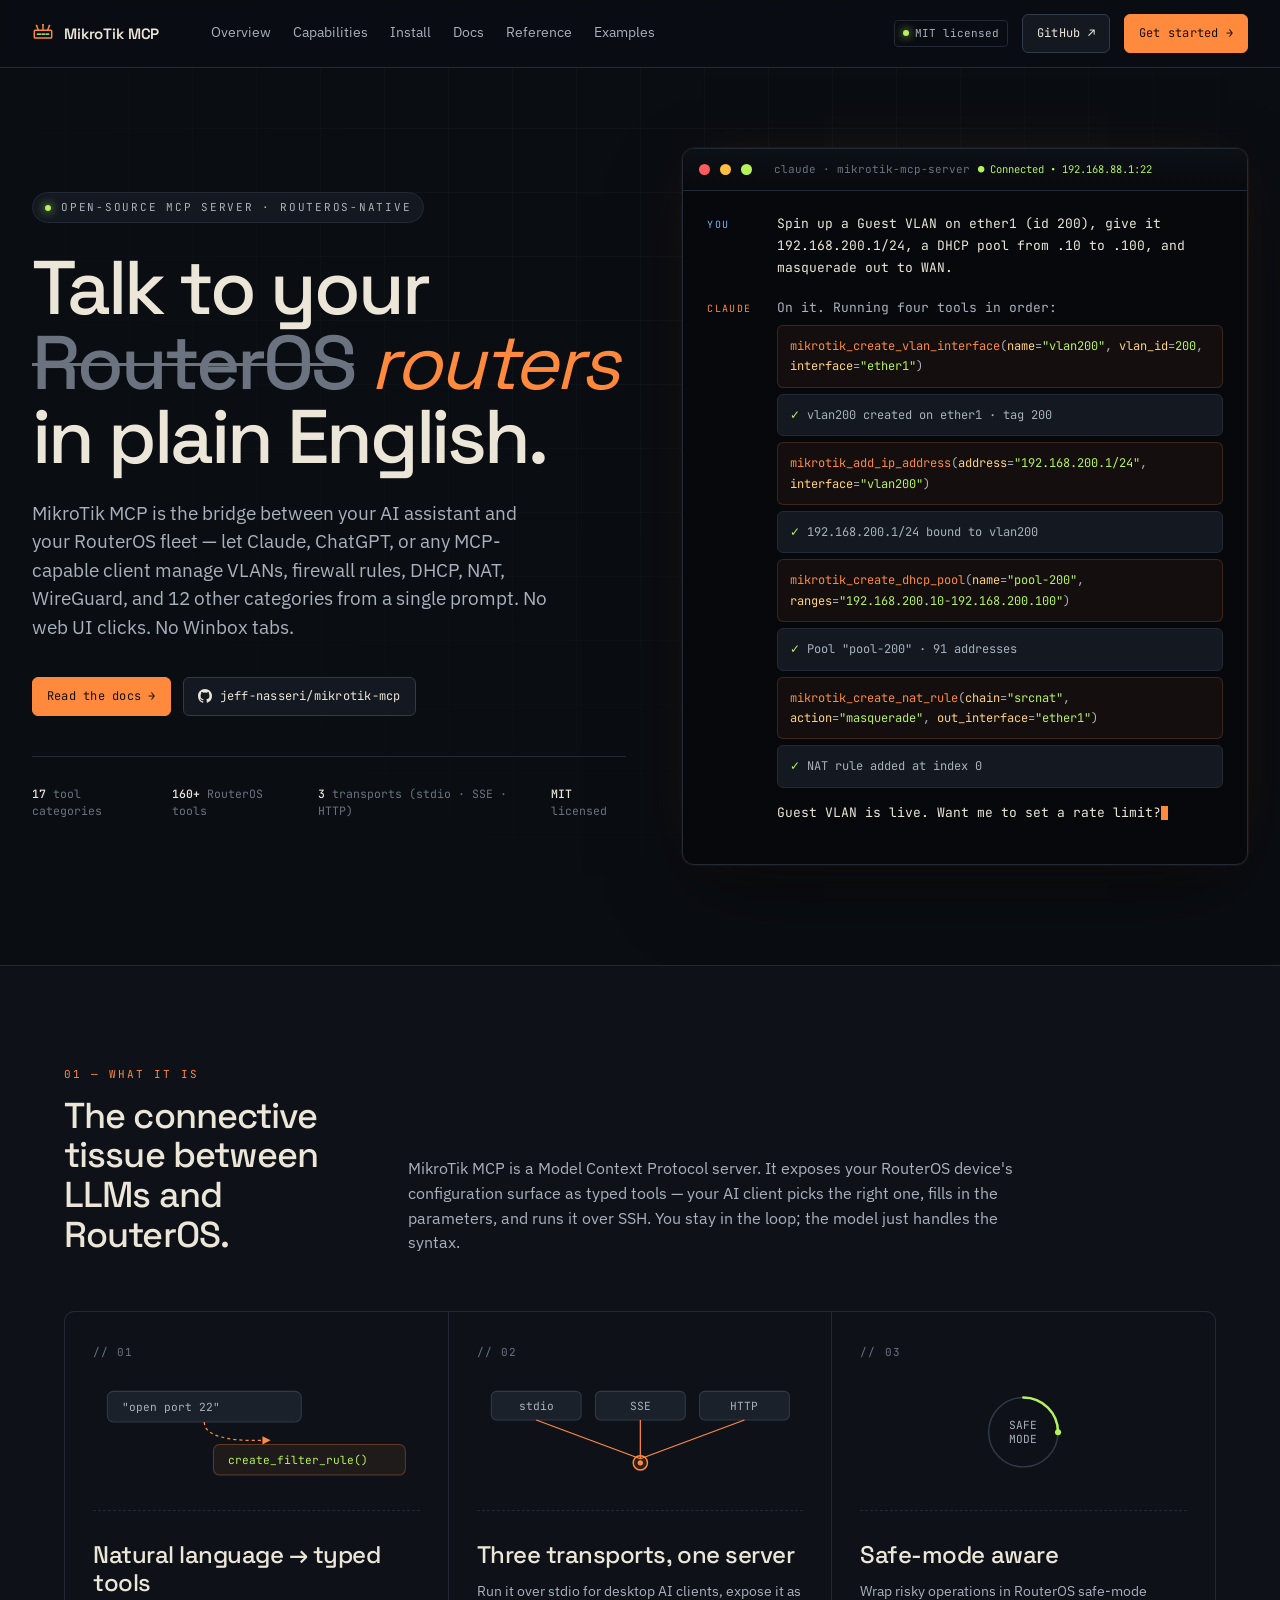
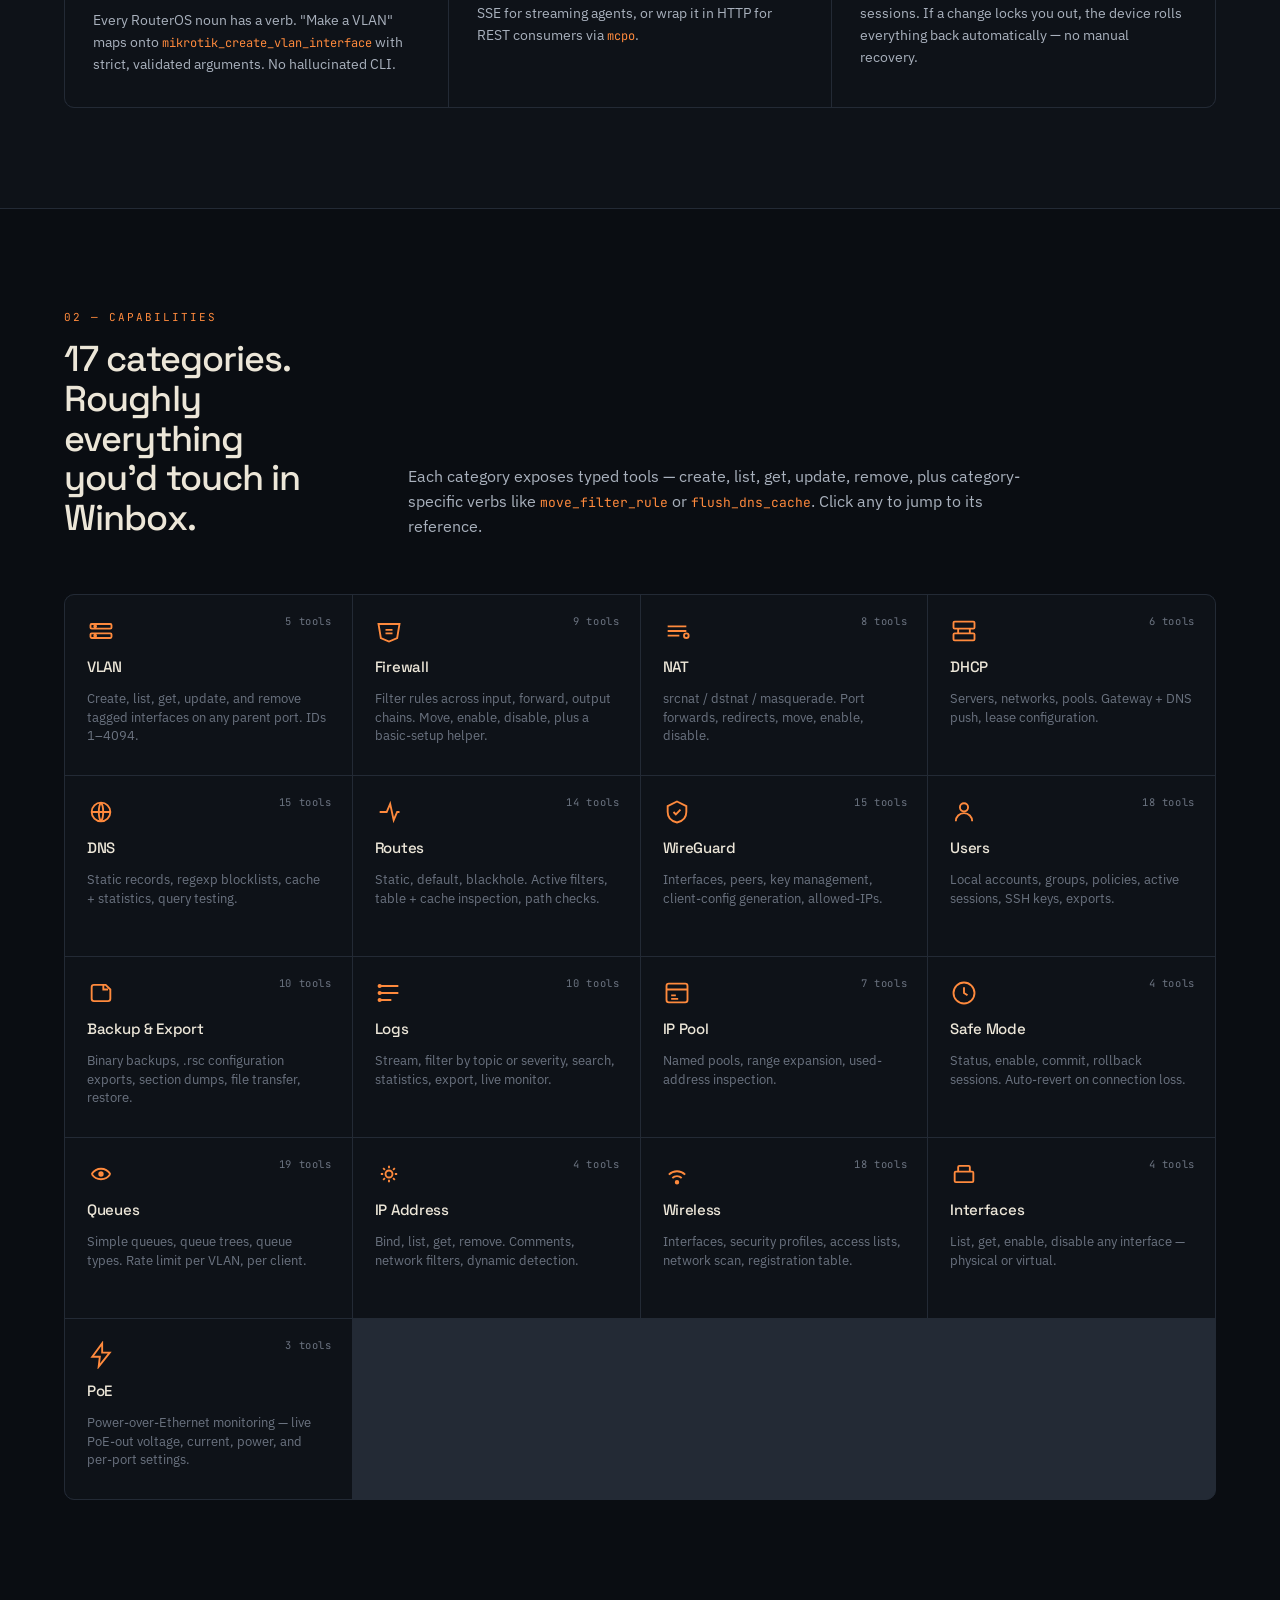
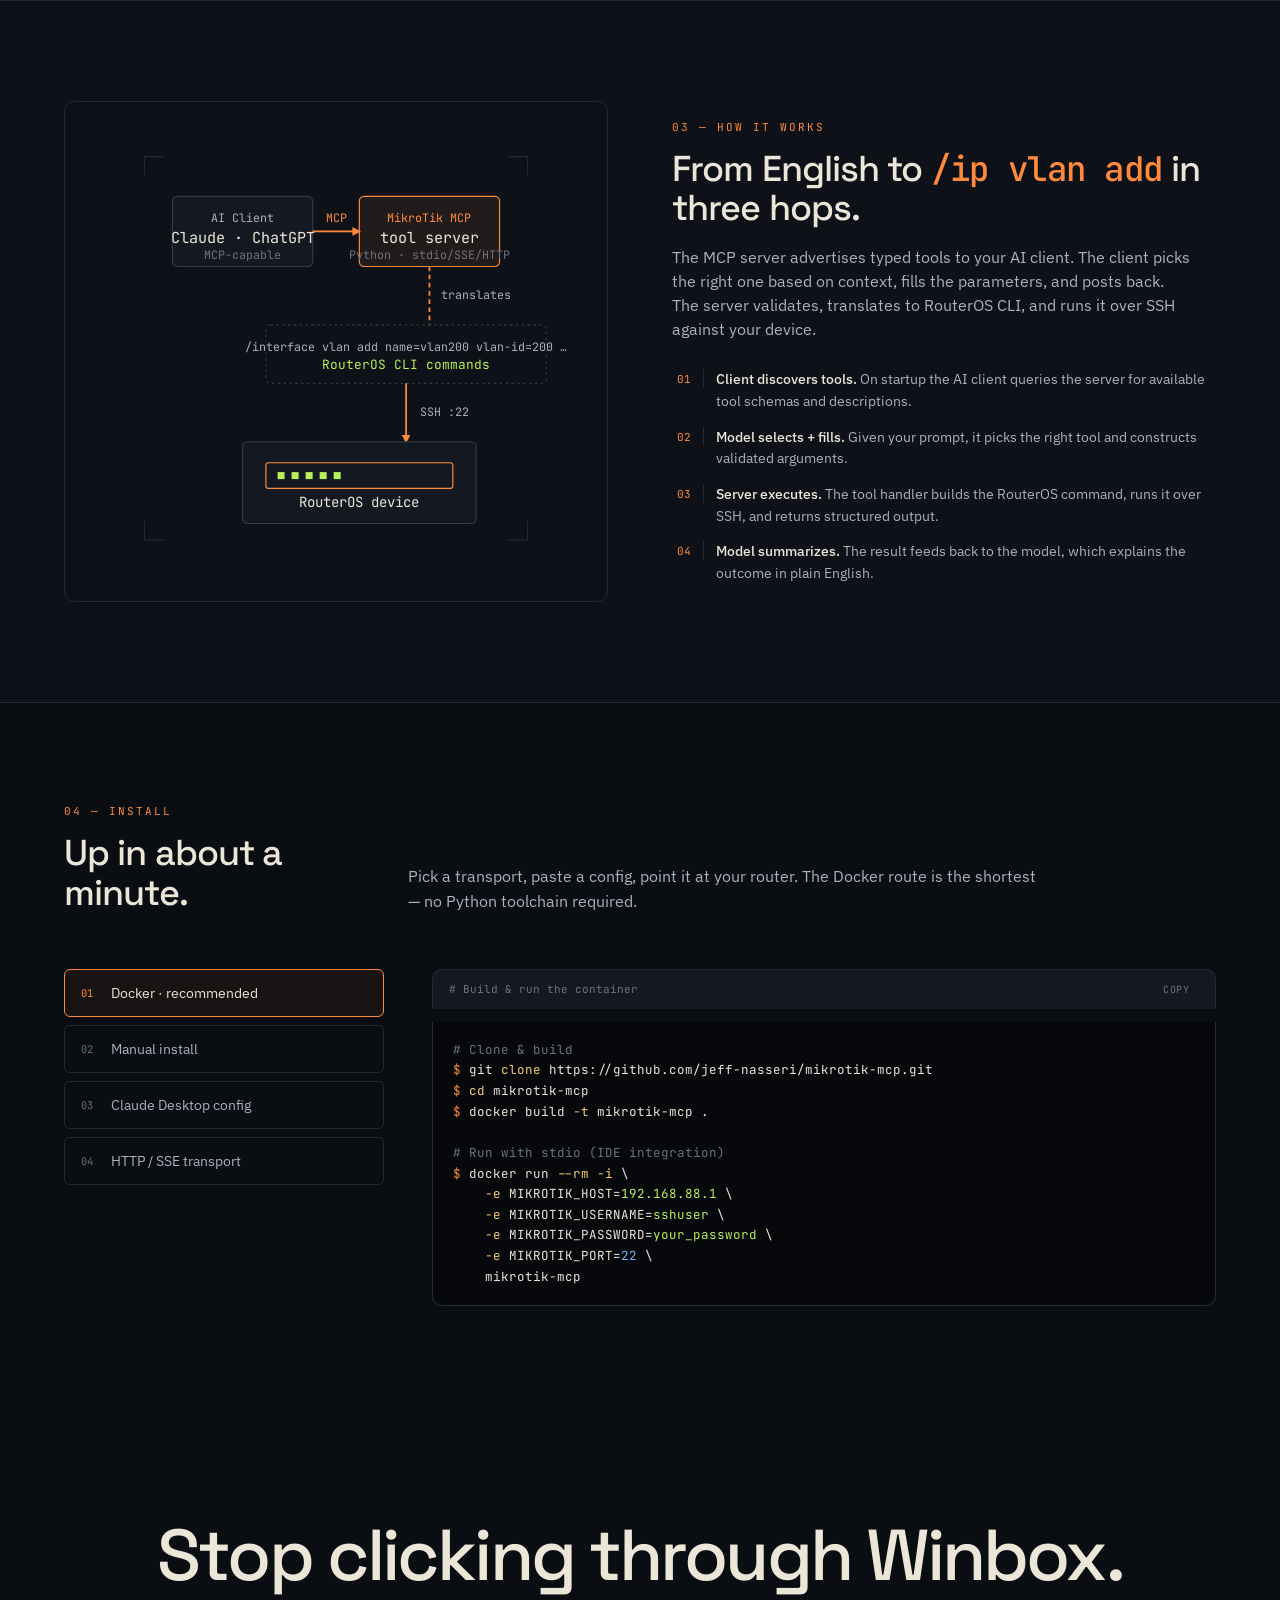
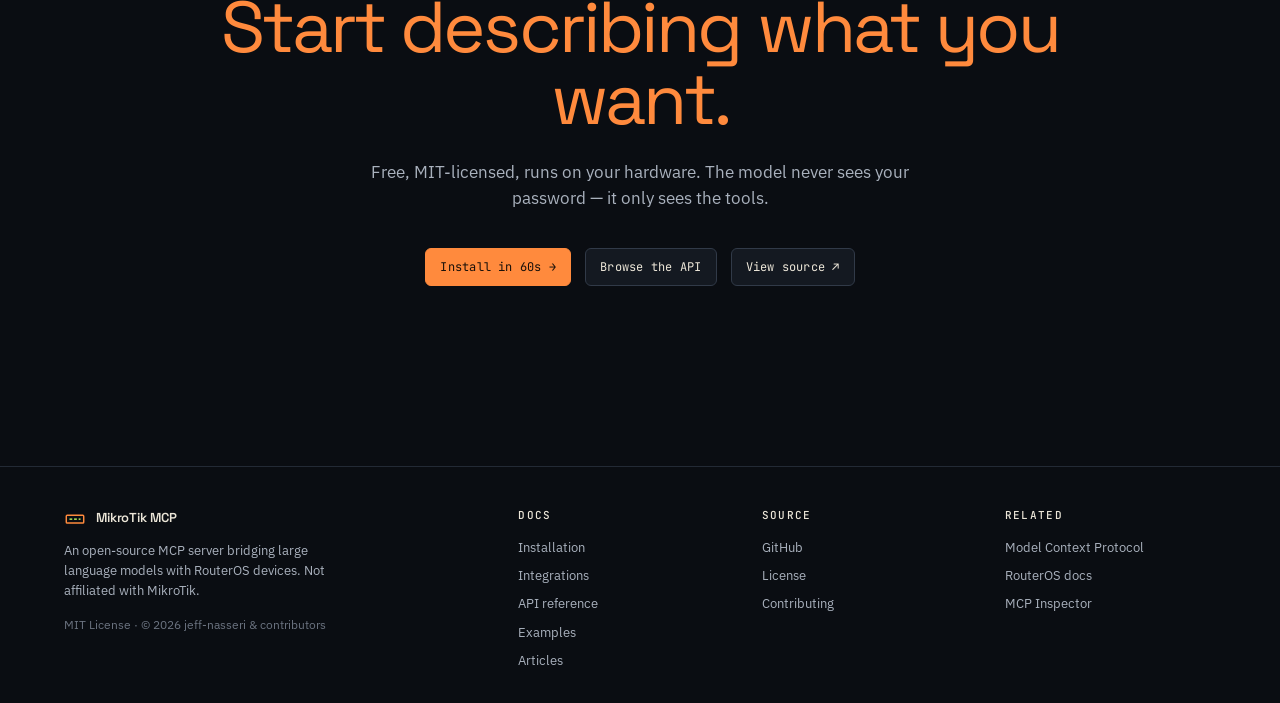
==== commit 6cdfe8ed: "docs: bring the website to 100% coverage of the GitHub Pages docs A coverage audit against the docs/" ====
--- a/website-src/index.html
+++ b/website-src/index.html
@@ -3,6 +3,12 @@
 <head>
 <meta charset="utf-8" />
 <meta name="viewport" content="width=device-width, initial-scale=1" />
+<link rel="icon" type="image/svg+xml" href="/favicon.svg" />
+<link rel="icon" type="image/png" sizes="32x32" href="/favicon-32.png" />
+<link rel="icon" type="image/png" sizes="16x16" href="/favicon-16.png" />
+<link rel="icon" href="/favicon.ico" sizes="any" />
+<link rel="apple-touch-icon" href="/apple-touch-icon.png" />
+<meta name="theme-color" content="#0a0d12" />
 <title>MikroTik MCP — Talk to your routers in English</title>
 <meta name="description" content="MikroTik MCP is an open-source Model Context Protocol server that lets AI clients manage RouterOS devices — VLANs, firewall, DHCP, DNS, WireGuard and more — in plain English." />
 <link rel="preconnect" href="https://fonts.googleapis.com" />
@@ -806,6 +812,7 @@
         <li><a href="docs/configure.html">Integrations</a></li>
         <li><a href="docs/reference.html">API reference</a></li>
         <li><a href="docs/examples.html">Examples</a></li>
+        <li><a href="docs/articles.html">Articles</a></li>
       </ul>
     </div>
     <div>
@@ -813,7 +820,7 @@
       <ul>
         <li><a href="https://github.com/jeff-nasseri/mikrotik-mcp" target="_blank" rel="noopener">GitHub</a></li>
         <li><a href="https://github.com/jeff-nasseri/mikrotik-mcp/blob/master/LICENSE" target="_blank" rel="noopener">License</a></li>
-        <li><a href="https://github.com/jeff-nasseri/mikrotik-mcp/blob/master/docs/contributing.md" target="_blank" rel="noopener">Contributing</a></li>
+        <li><a href="docs/contributing.html">Contributing</a></li>
       </ul>
     </div>
     <div>
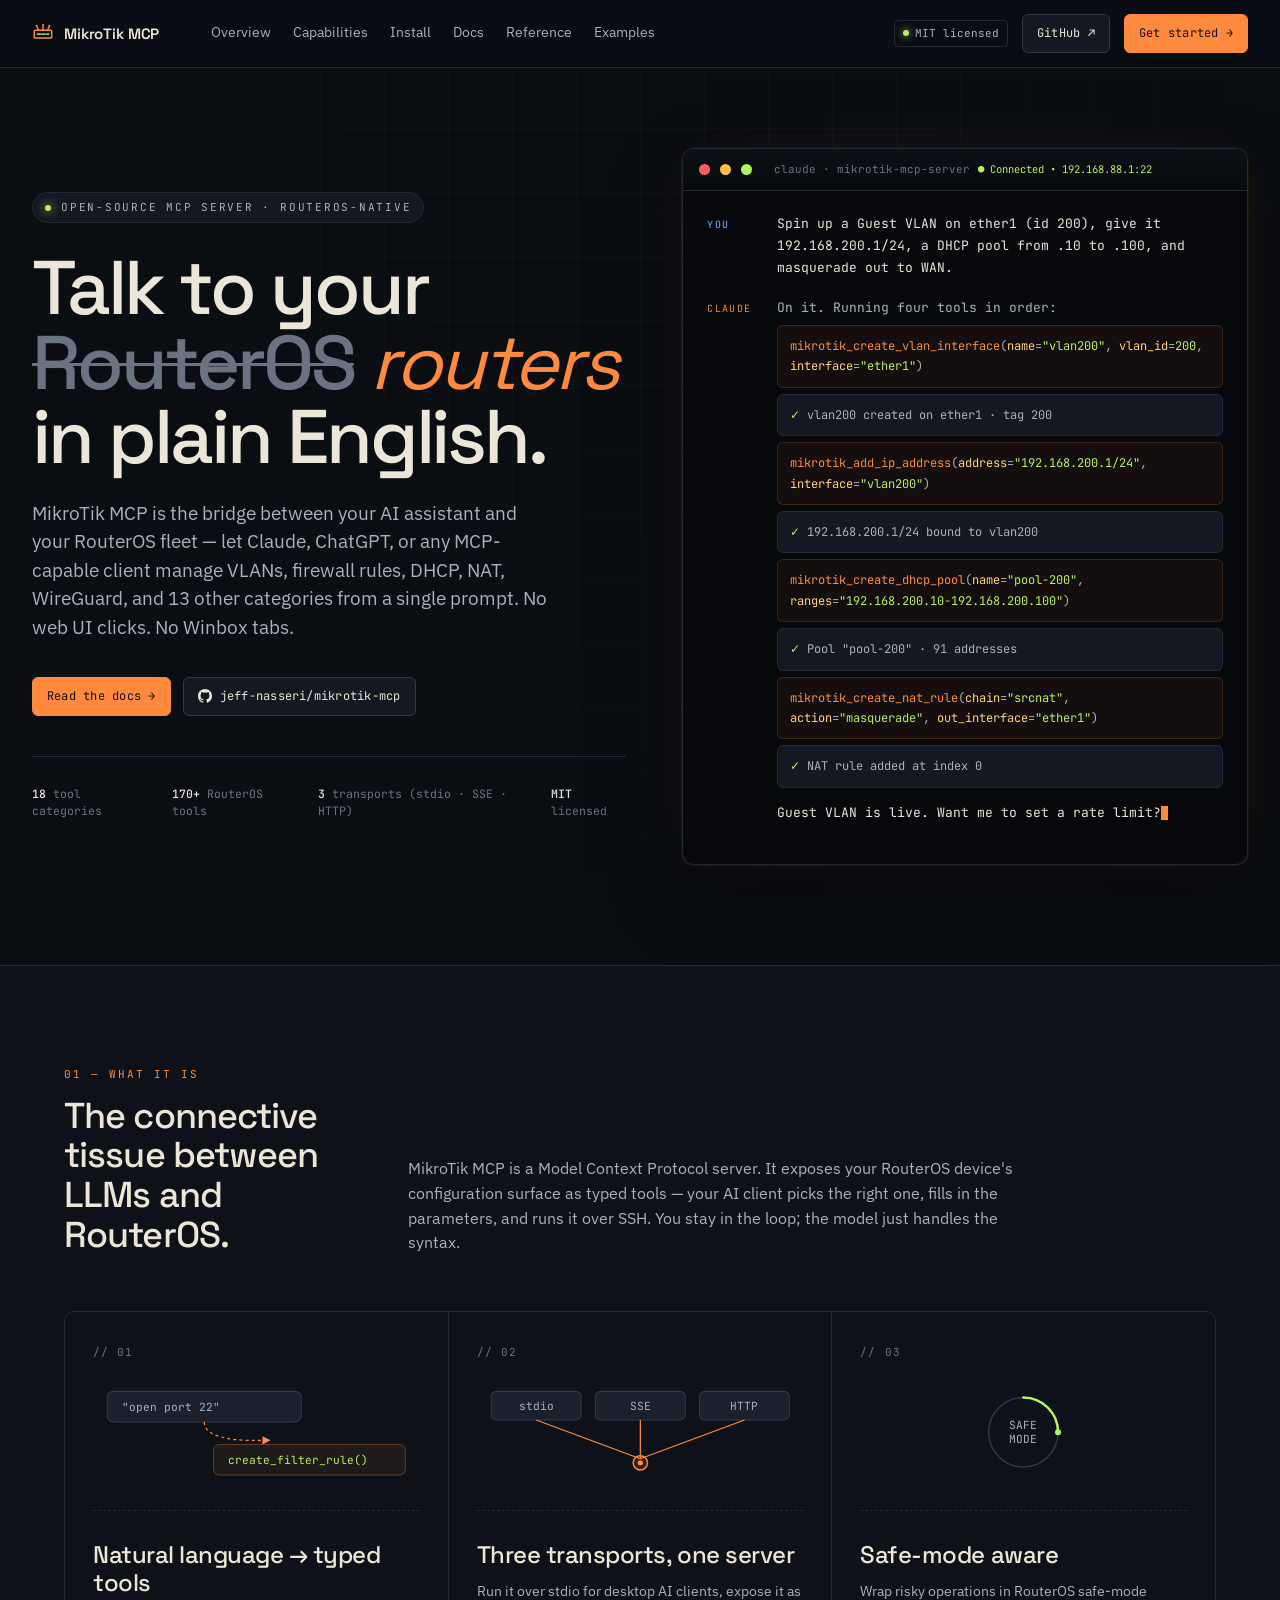
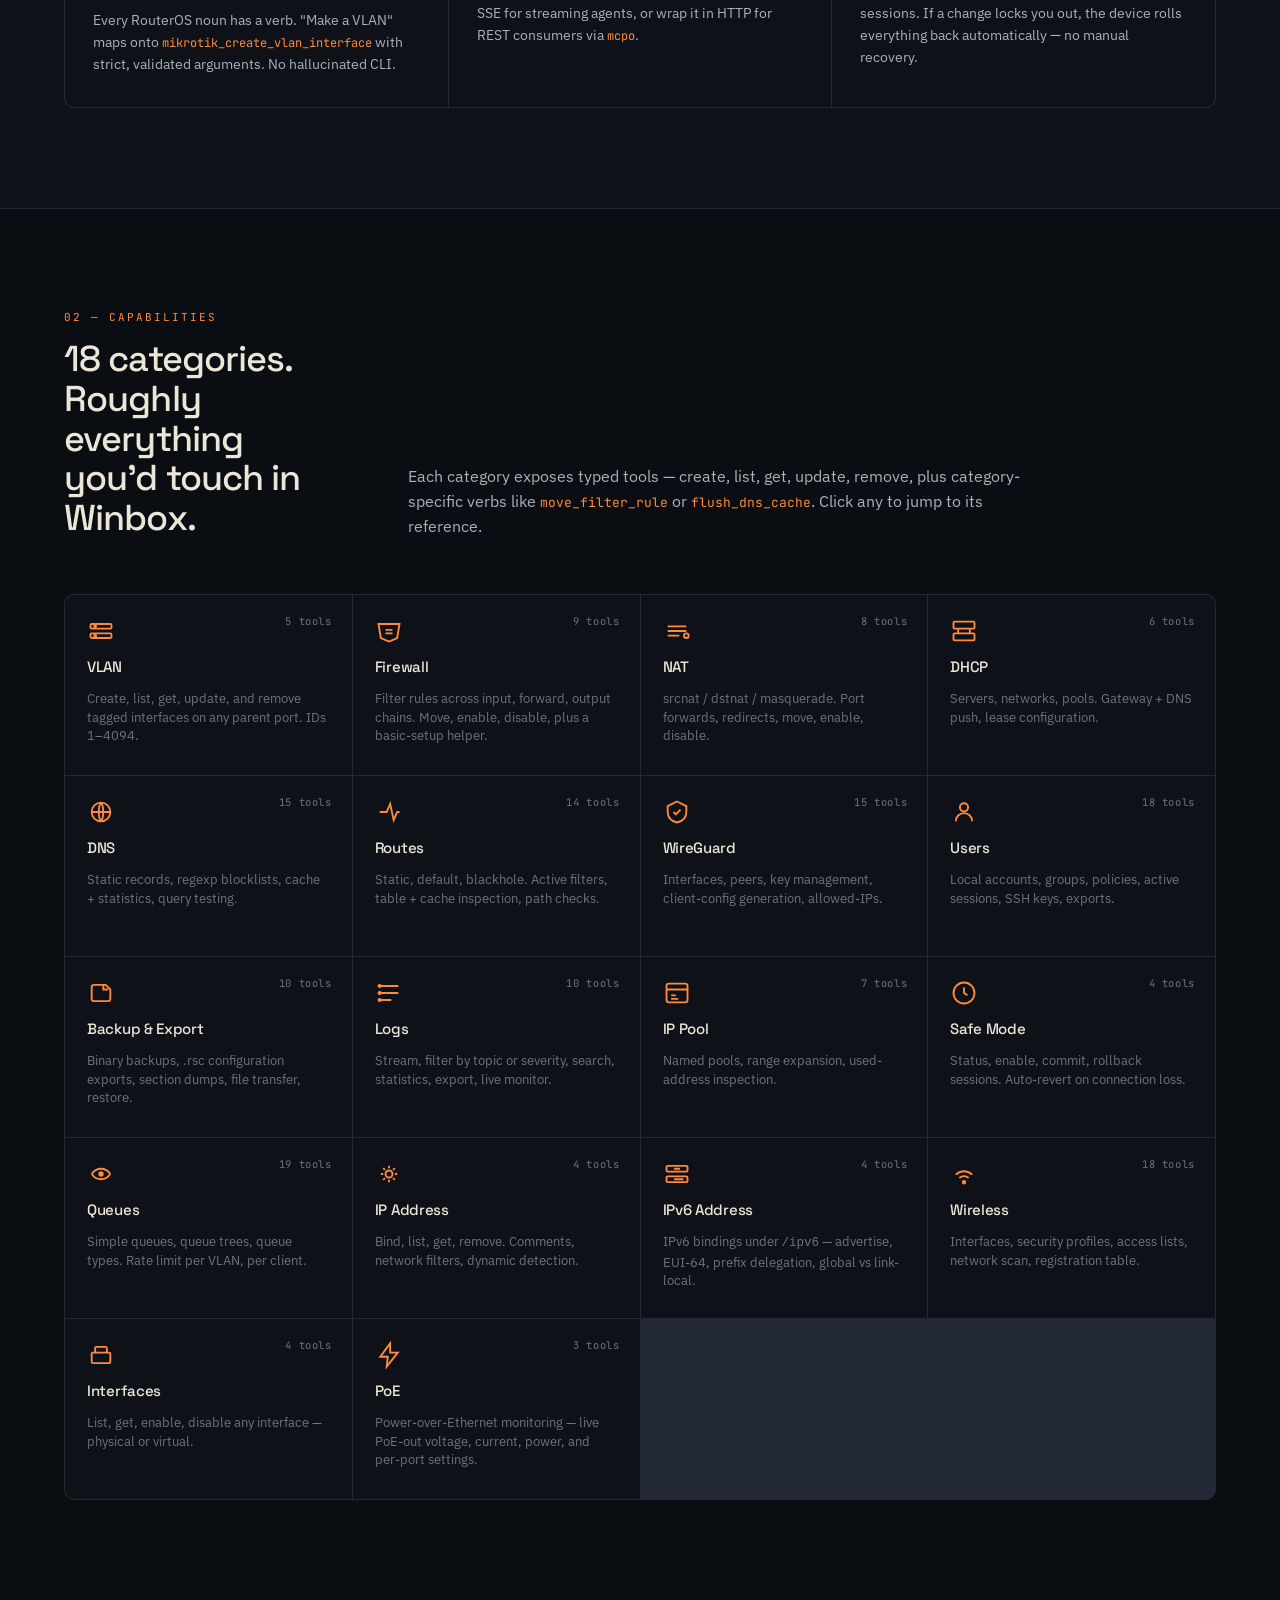
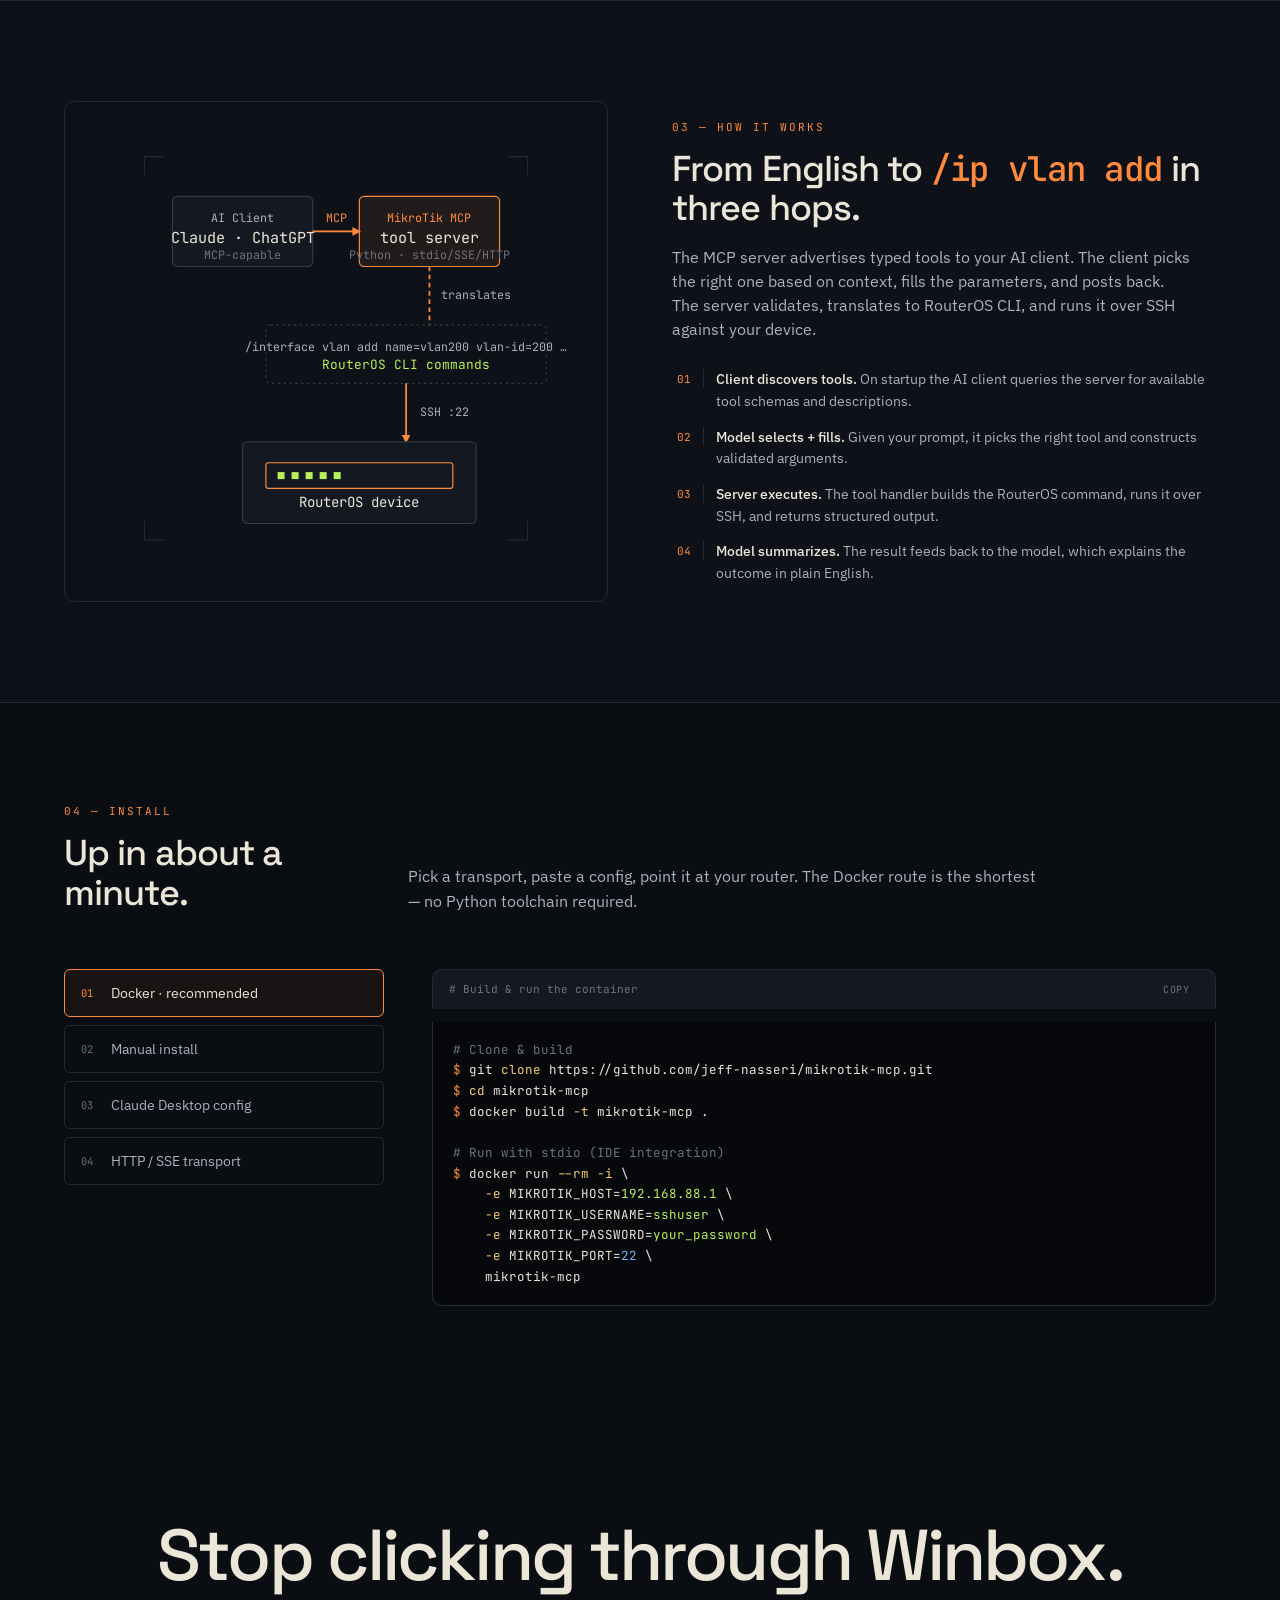
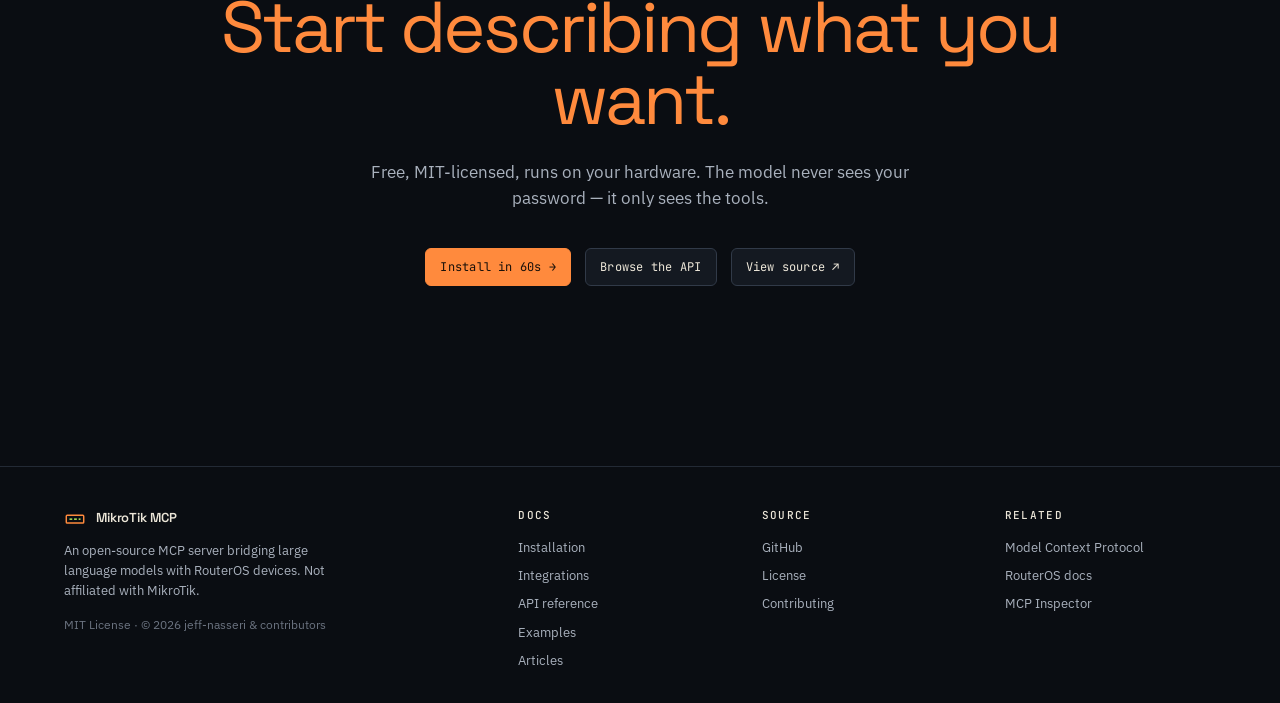
==== commit 13776868: "docs: sync website with latest repository changes (IPv6, MCP 2.0, SFTP) Catches the site up with the" ====
--- a/website-src/index.html
+++ b/website-src/index.html
@@ -335,7 +335,7 @@
       </h1>
       <p class="lede">
         MikroTik MCP is the bridge between your AI assistant and your RouterOS fleet — let Claude, ChatGPT, or any
-        MCP-capable client manage VLANs, firewall rules, DHCP, NAT, WireGuard, and 12 other categories from a single
+        MCP-capable client manage VLANs, firewall rules, DHCP, NAT, WireGuard, and 13 other categories from a single
         prompt. No web UI clicks. No Winbox tabs.
       </p>
       <div class="hero-ctas">
@@ -346,8 +346,8 @@
         </a>
       </div>
       <div class="meta-row">
-        <div><b>17</b> tool categories</div>
-        <div><b>160+</b> RouterOS tools</div>
+        <div><b>18</b> tool categories</div>
+        <div><b>170+</b> RouterOS tools</div>
         <div><b>3</b> transports (stdio · SSE · HTTP)</div>
         <div><b>MIT</b> licensed</div>
       </div>
@@ -471,7 +471,7 @@
     <div class="band-head">
       <div>
         <div class="eyebrow">02 — Capabilities</div>
-        <h2>17 categories. Roughly everything you'd touch in Winbox.</h2>
+        <h2>18 categories. Roughly everything you'd touch in Winbox.</h2>
       </div>
       <p>Each category exposes typed tools — create, list, get, update, remove, plus category-specific
         verbs like <span style="color:var(--amber);font-family:var(--mono);font-size:13px">move_filter_rule</span>
@@ -563,6 +563,12 @@
         <span class="count">4 tools</span>
         <h4>IP Address</h4>
         <p>Bind, list, get, remove. Comments, network filters, dynamic detection.</p>
+      </a>
+      <a class="cap" href="docs/reference.html#ipv6-address">
+        <svg class="cap-glyph" viewBox="0 0 24 24" fill="none" stroke="currentColor" stroke-width="1.6"><rect x="3" y="5" width="18" height="5" rx="1"/><rect x="3" y="14" width="18" height="5" rx="1"/><path d="M6.5 7.5h.01M9.5 7.5h5M6.5 16.5h.01M9.5 16.5h8"/></svg>
+        <span class="count">4 tools</span>
+        <h4>IPv6 Address</h4>
+        <p>IPv6 bindings under <code>/ipv6</code> — advertise, EUI-64, prefix delegation, global vs link-local.</p>
       </a>
       <a class="cap" href="docs/reference.html#wireless">
         <svg class="cap-glyph" viewBox="0 0 24 24" fill="none" stroke="currentColor" stroke-width="1.6"><path d="M5 12.5a10 10 0 0114 0"/><path d="M8 15.4a6 6 0 018 0"/><circle cx="12" cy="19" r="1.1" fill="currentColor"/></svg>
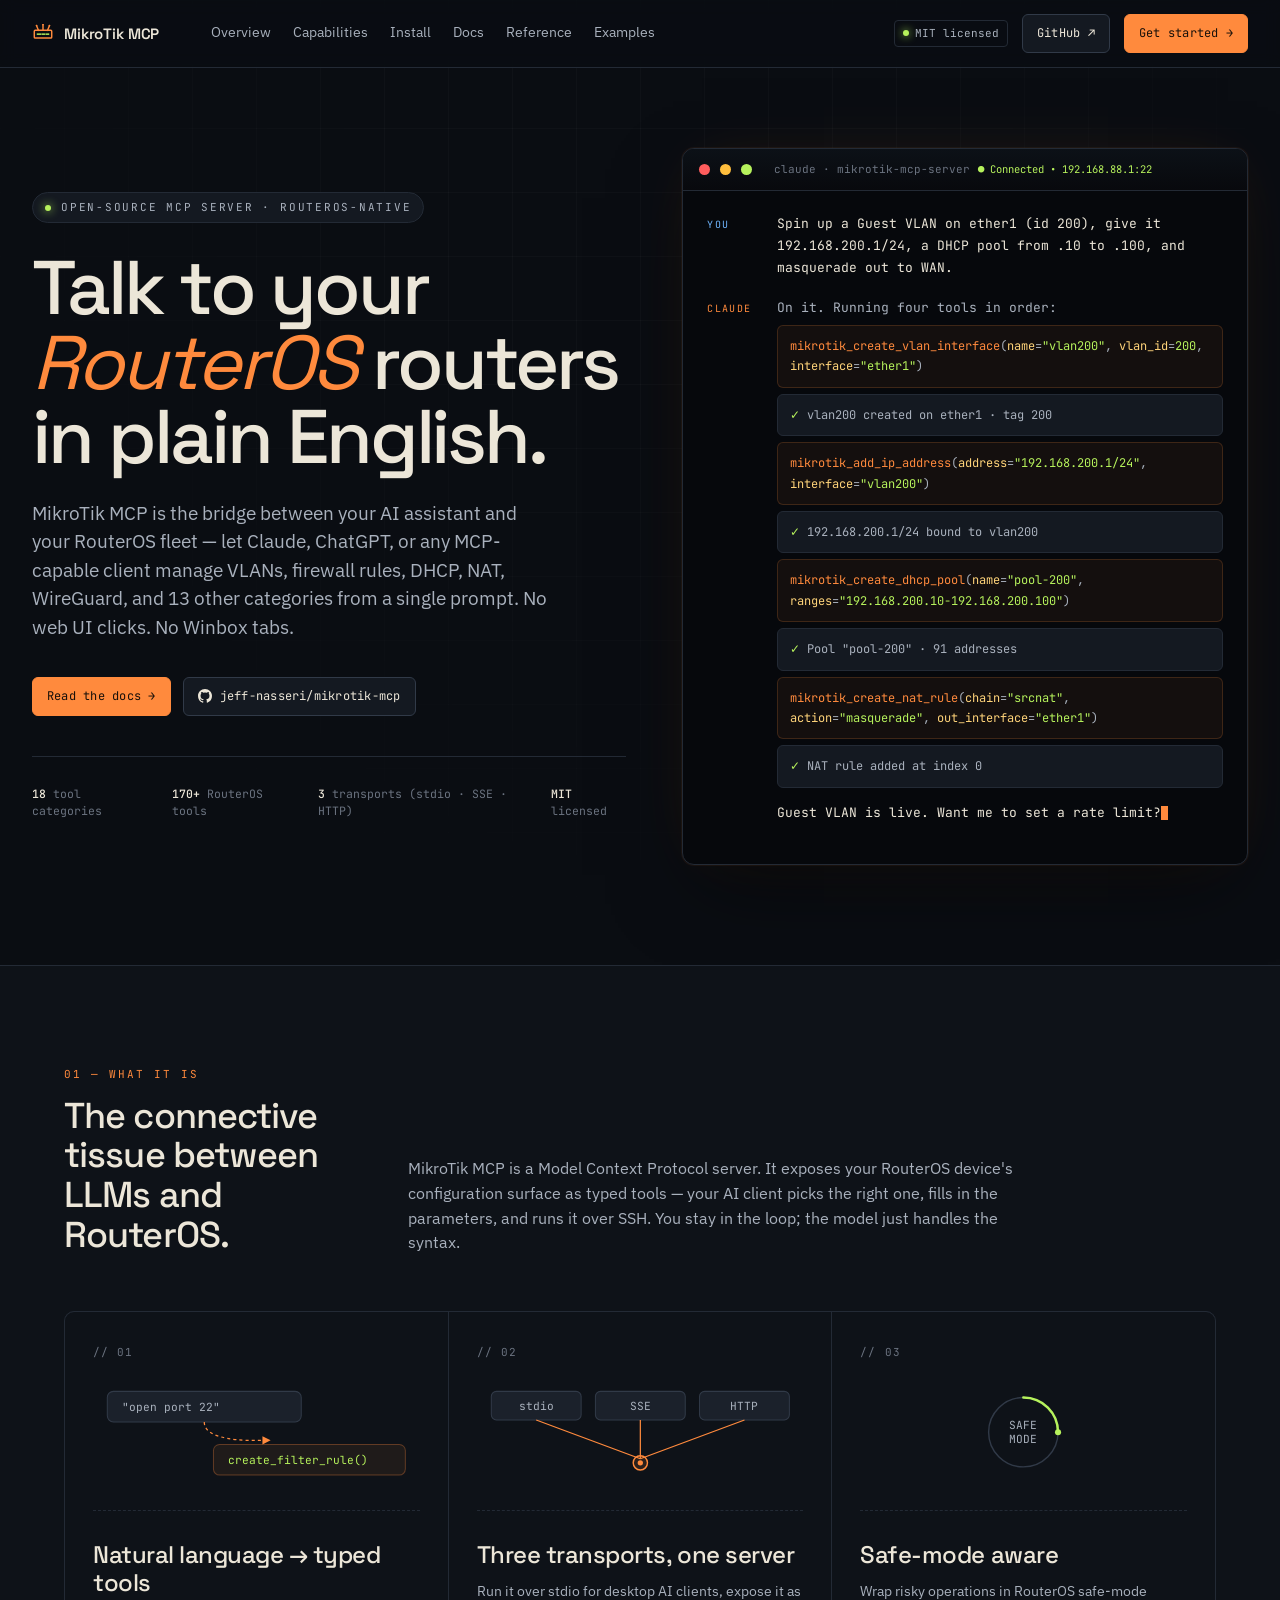
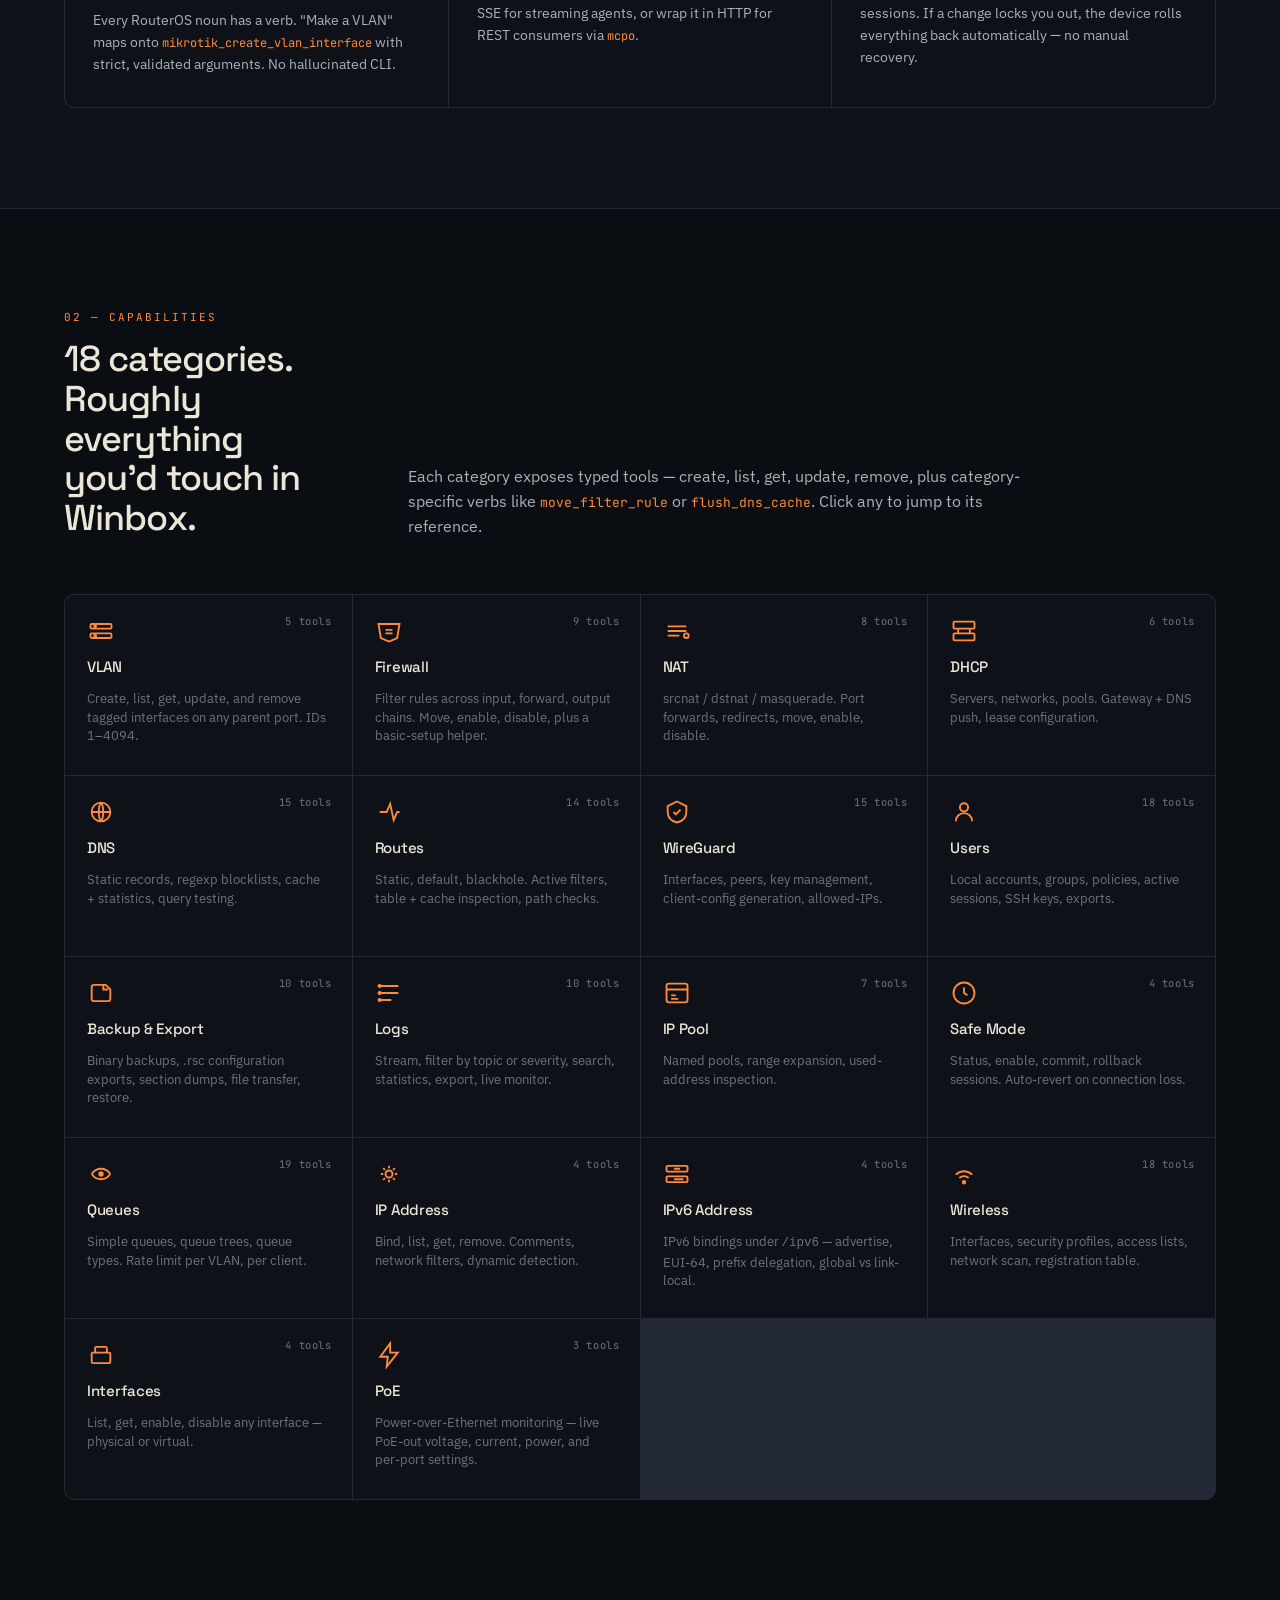
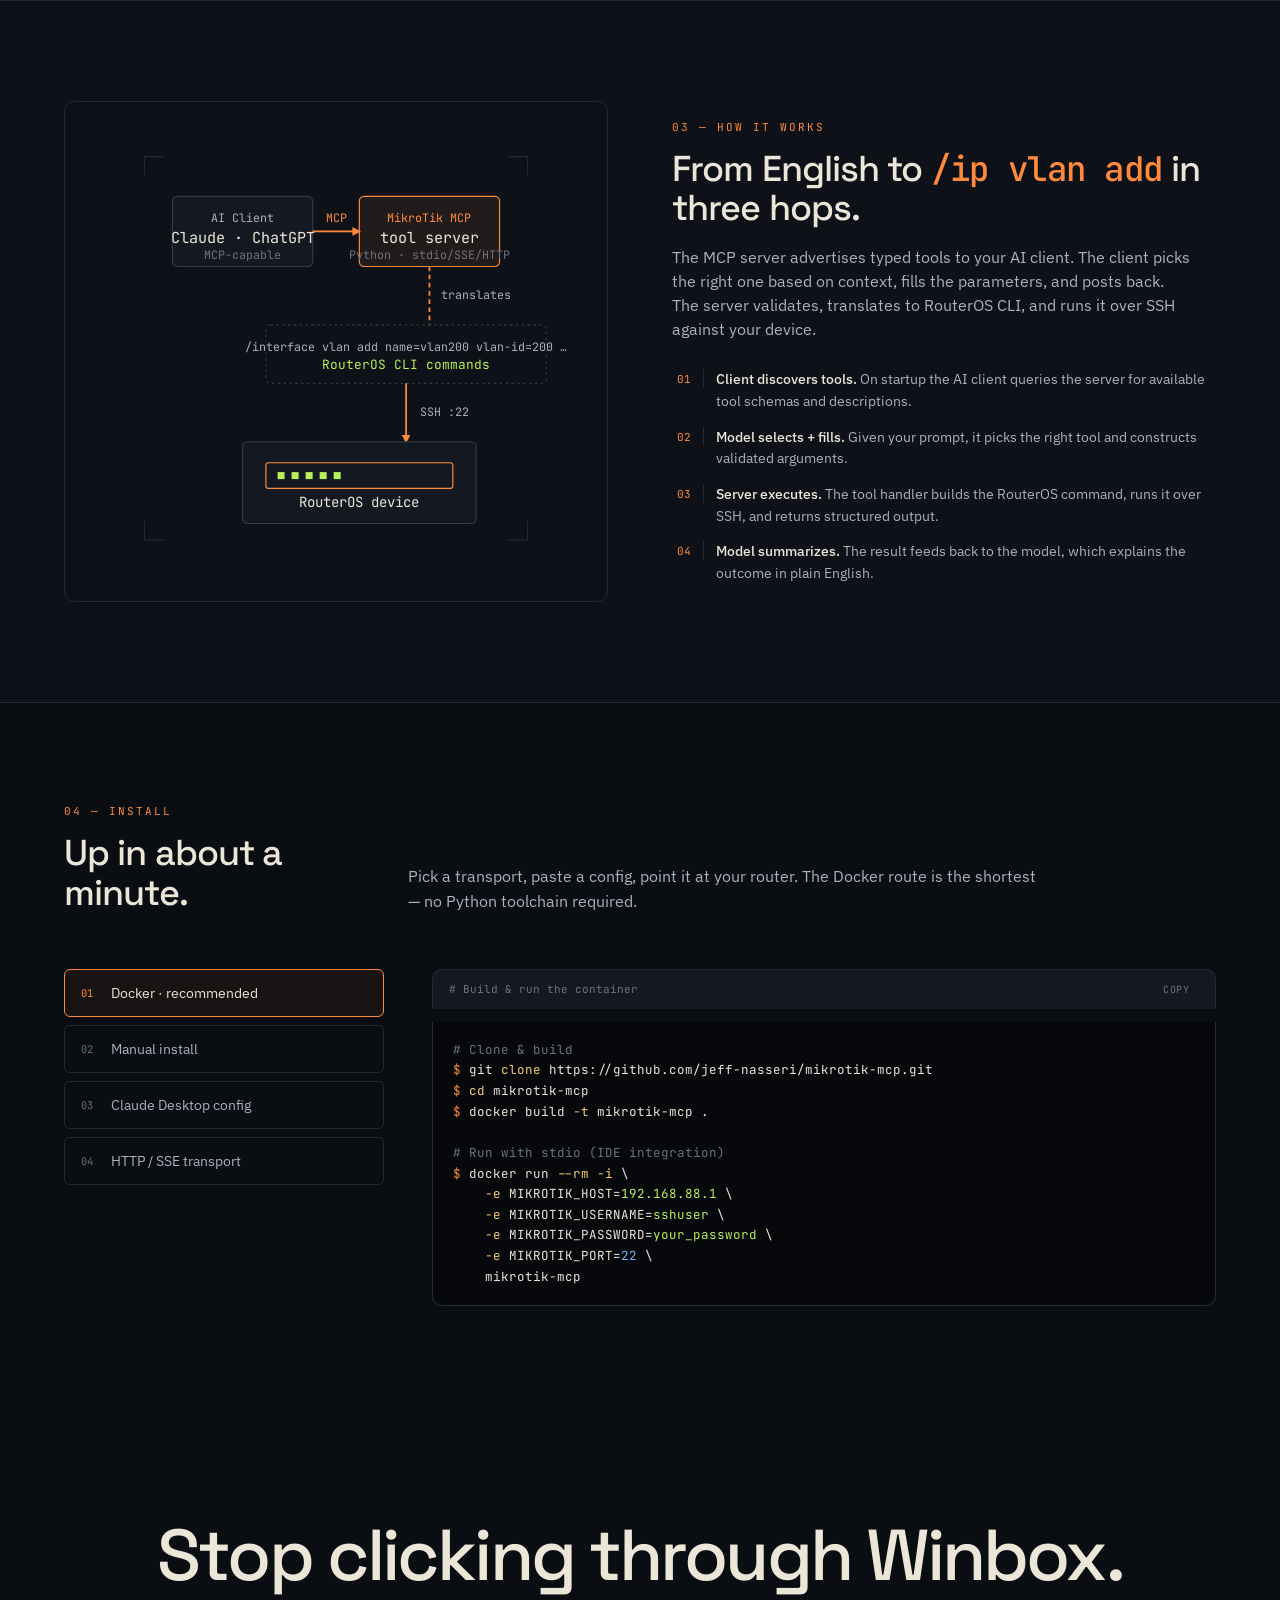
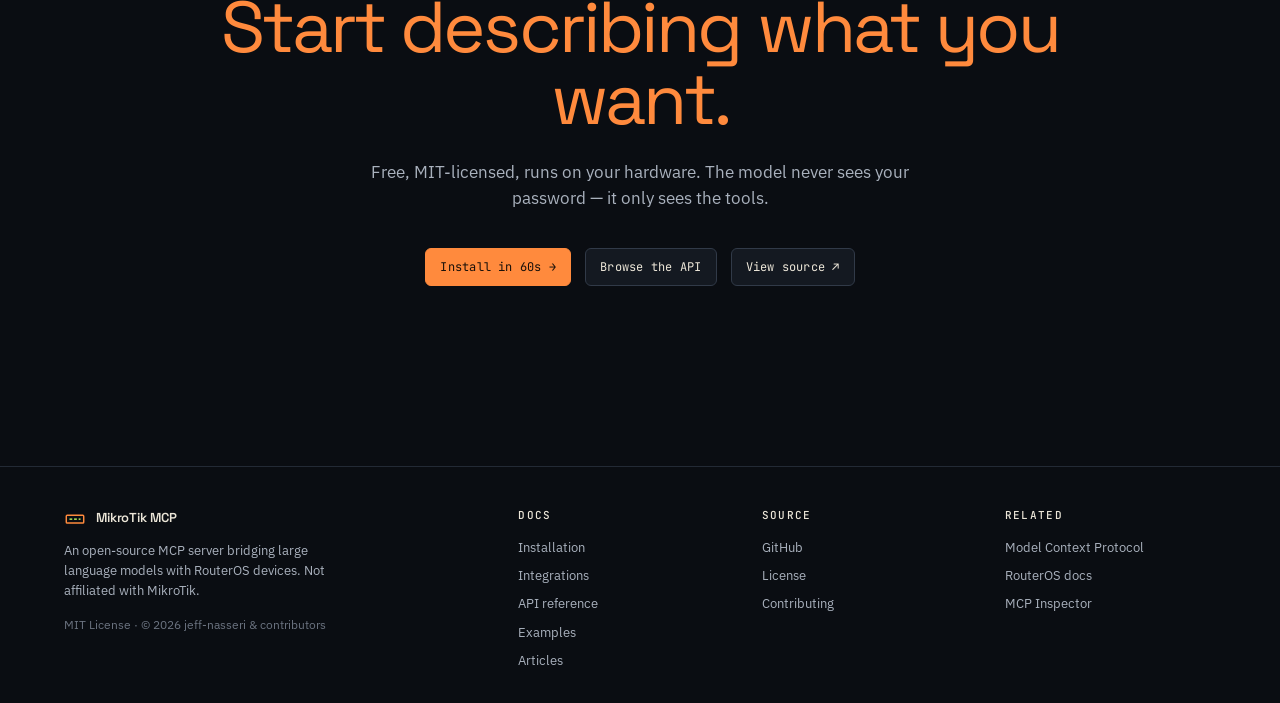
==== commit 494746ab: "fix(landing): stop striking out RouterOS in the hero headline The hero read "Talk to your ~~RouterOS" ====
--- a/website-src/index.html
+++ b/website-src/index.html
@@ -9,7 +9,7 @@
 <link rel="icon" href="/favicon.ico" sizes="any" />
 <link rel="apple-touch-icon" href="/apple-touch-icon.png" />
 <meta name="theme-color" content="#0a0d12" />
-<title>MikroTik MCP — Talk to your routers in English</title>
+<title>MikroTik MCP — Talk to your RouterOS routers in plain English</title>
 <meta name="description" content="MikroTik MCP is an open-source Model Context Protocol server that lets AI clients manage RouterOS devices — VLANs, firewall, DHCP, DNS, WireGuard and more — in plain English." />
 <link rel="preconnect" href="https://fonts.googleapis.com" />
 <link rel="preconnect" href="https://fonts.gstatic.com" crossorigin />
@@ -47,12 +47,6 @@
     margin-bottom: 24px;
   }
   .hero h1 .accent { color: var(--amber); font-style: italic; font-weight: 400; }
-  .hero h1 .strike {
-    text-decoration: line-through;
-    text-decoration-color: var(--ink-mute);
-    text-decoration-thickness: 3px;
-    color: var(--ink-mute);
-  }
   .hero .lede {
     font-size: 19px; line-height: 1.5; max-width: 520px;
     color: var(--ink-dim); margin-bottom: 36px;
@@ -330,7 +324,7 @@
       <span class="hero-eyebrow"><span class="pulse"></span> Open-source MCP server · RouterOS-native</span>
       <h1>
         Talk to your<br>
-        <span class="strike">RouterOS</span> <span class="accent">routers</span><br>
+        <span class="accent">RouterOS</span> routers<br>
         in plain English.
       </h1>
       <p class="lede">
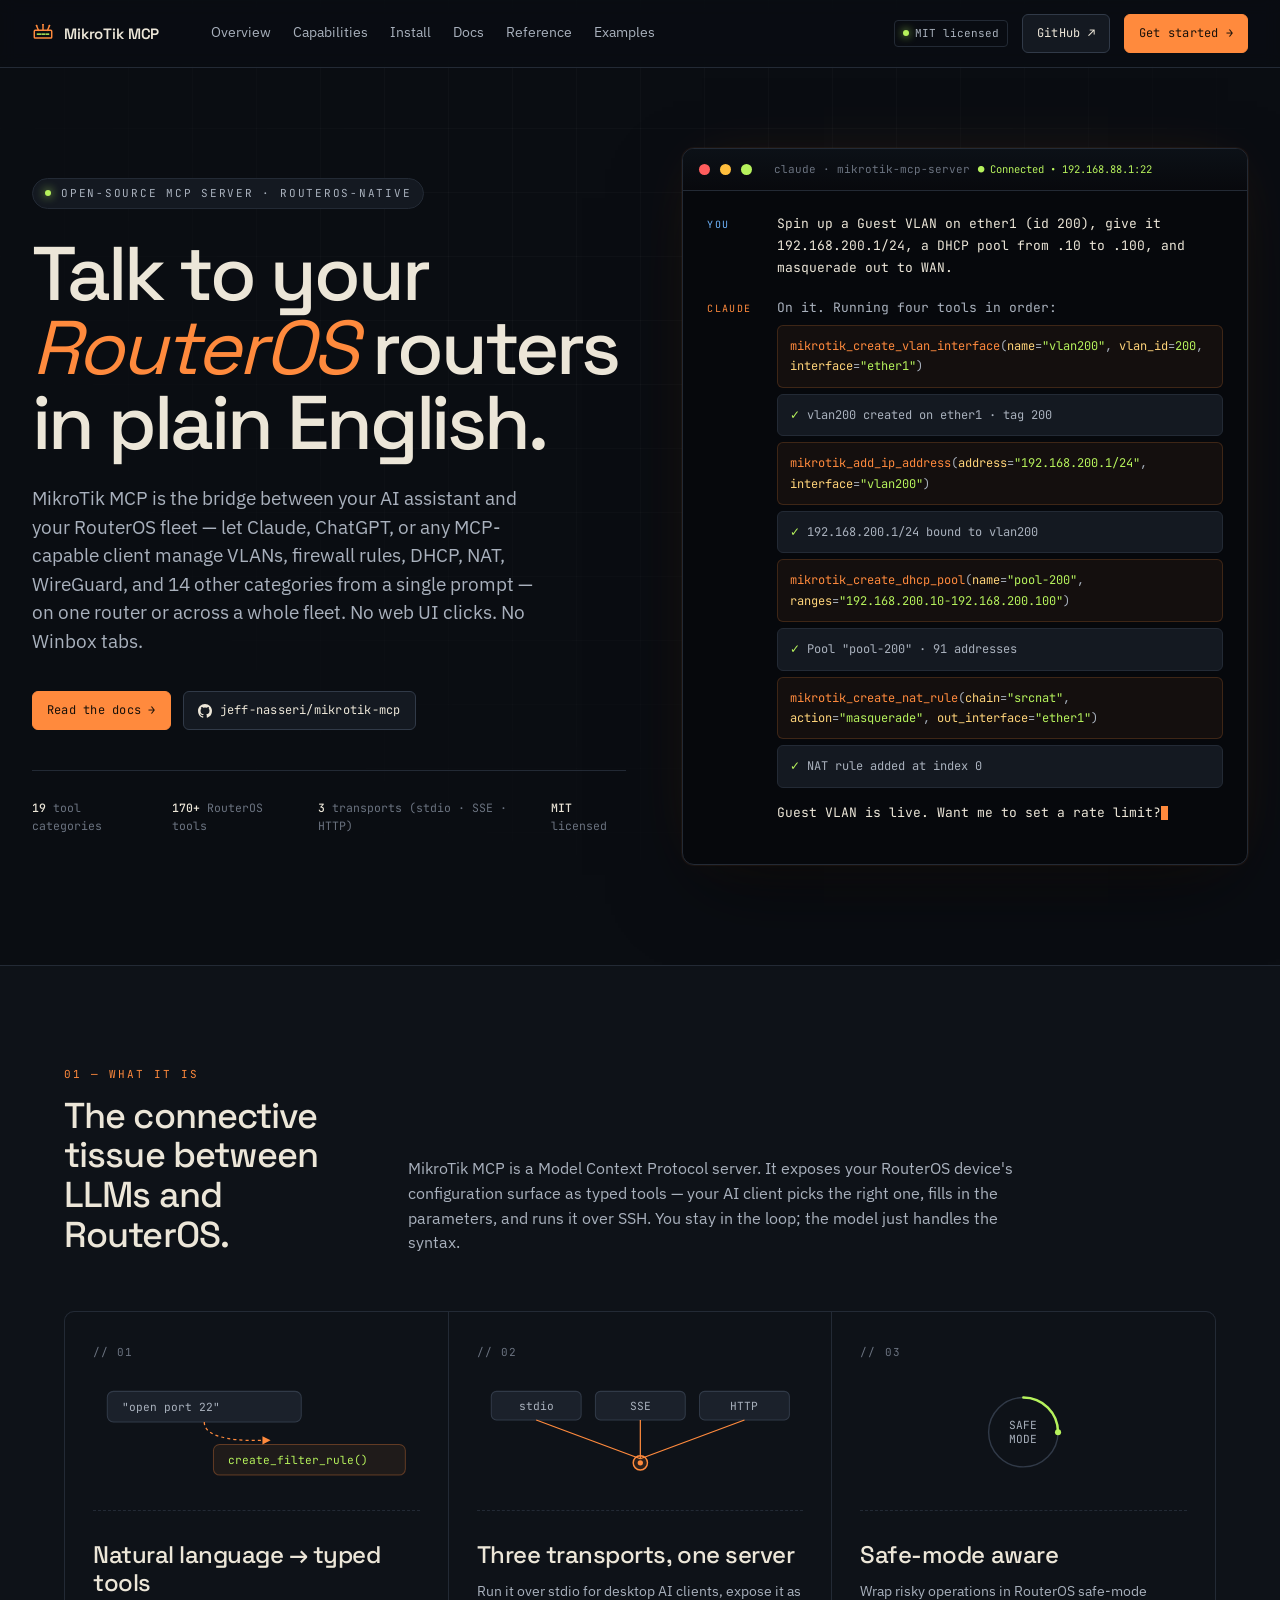
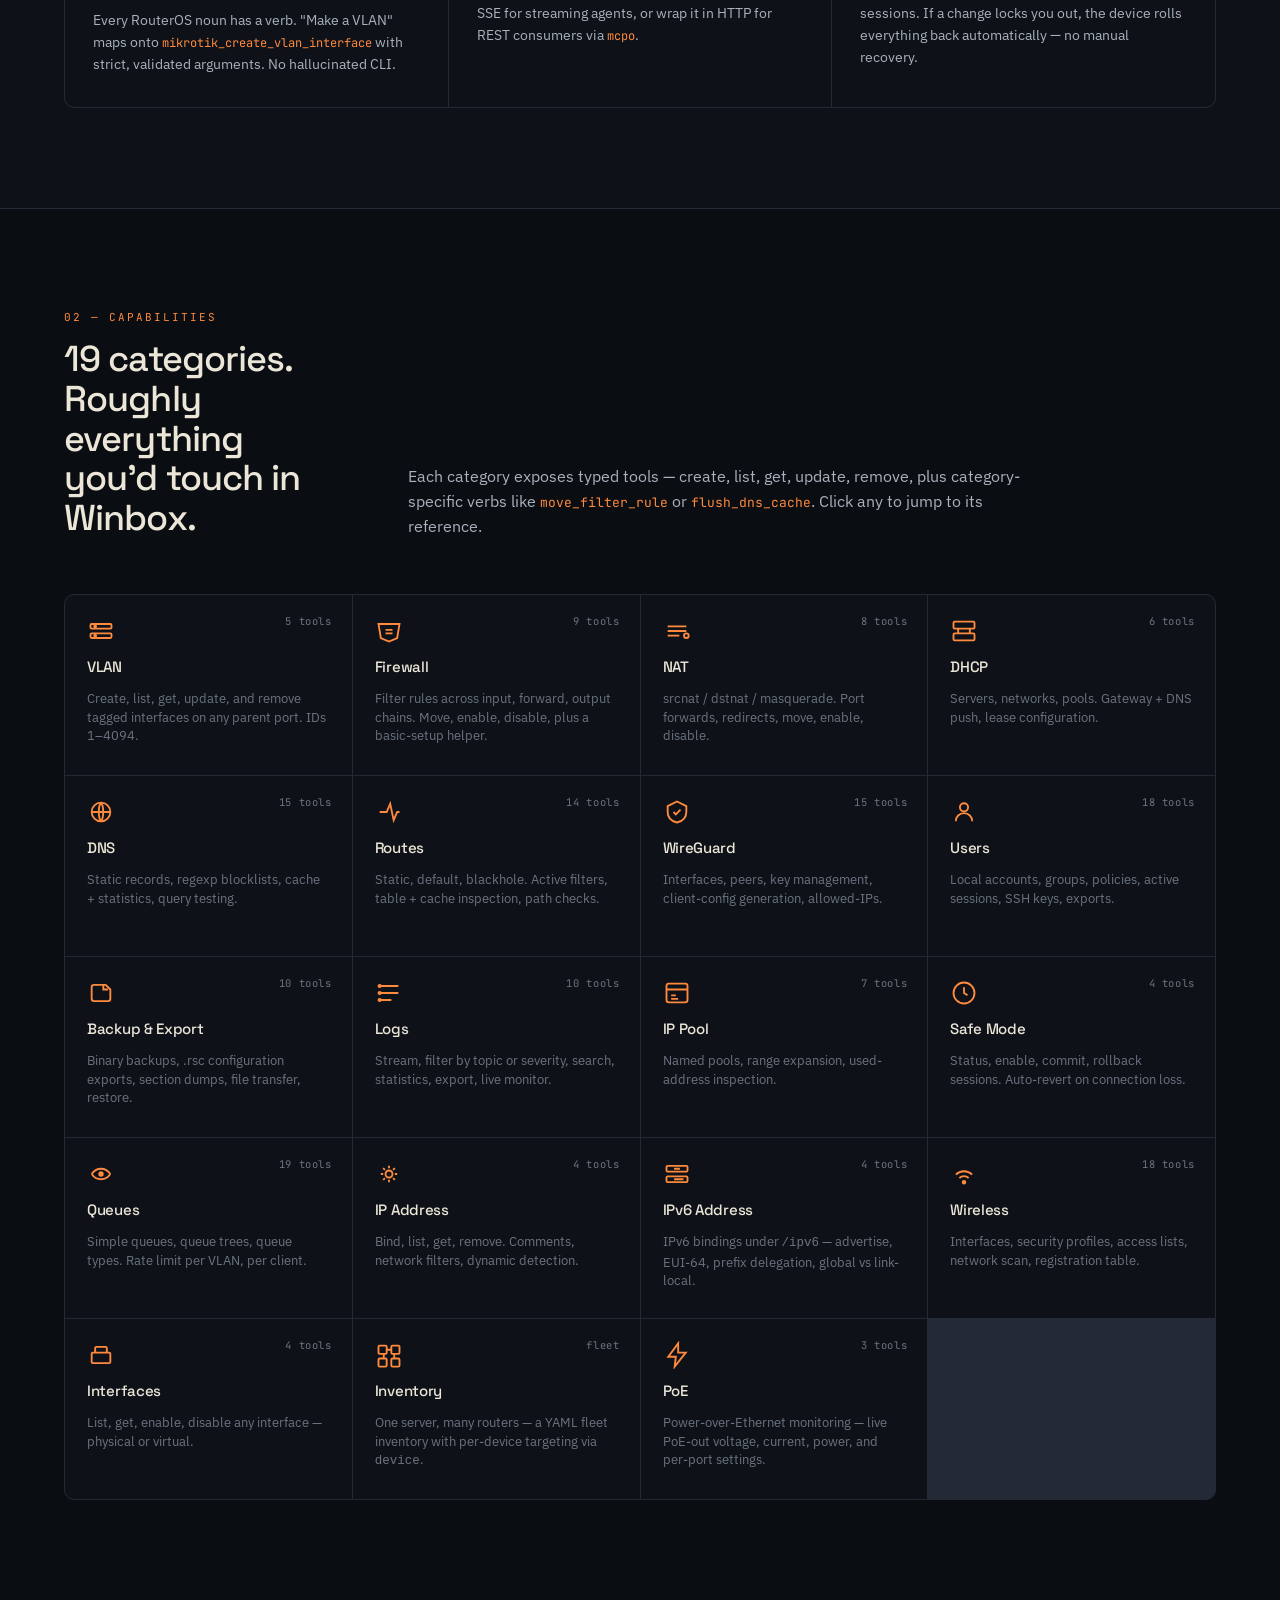
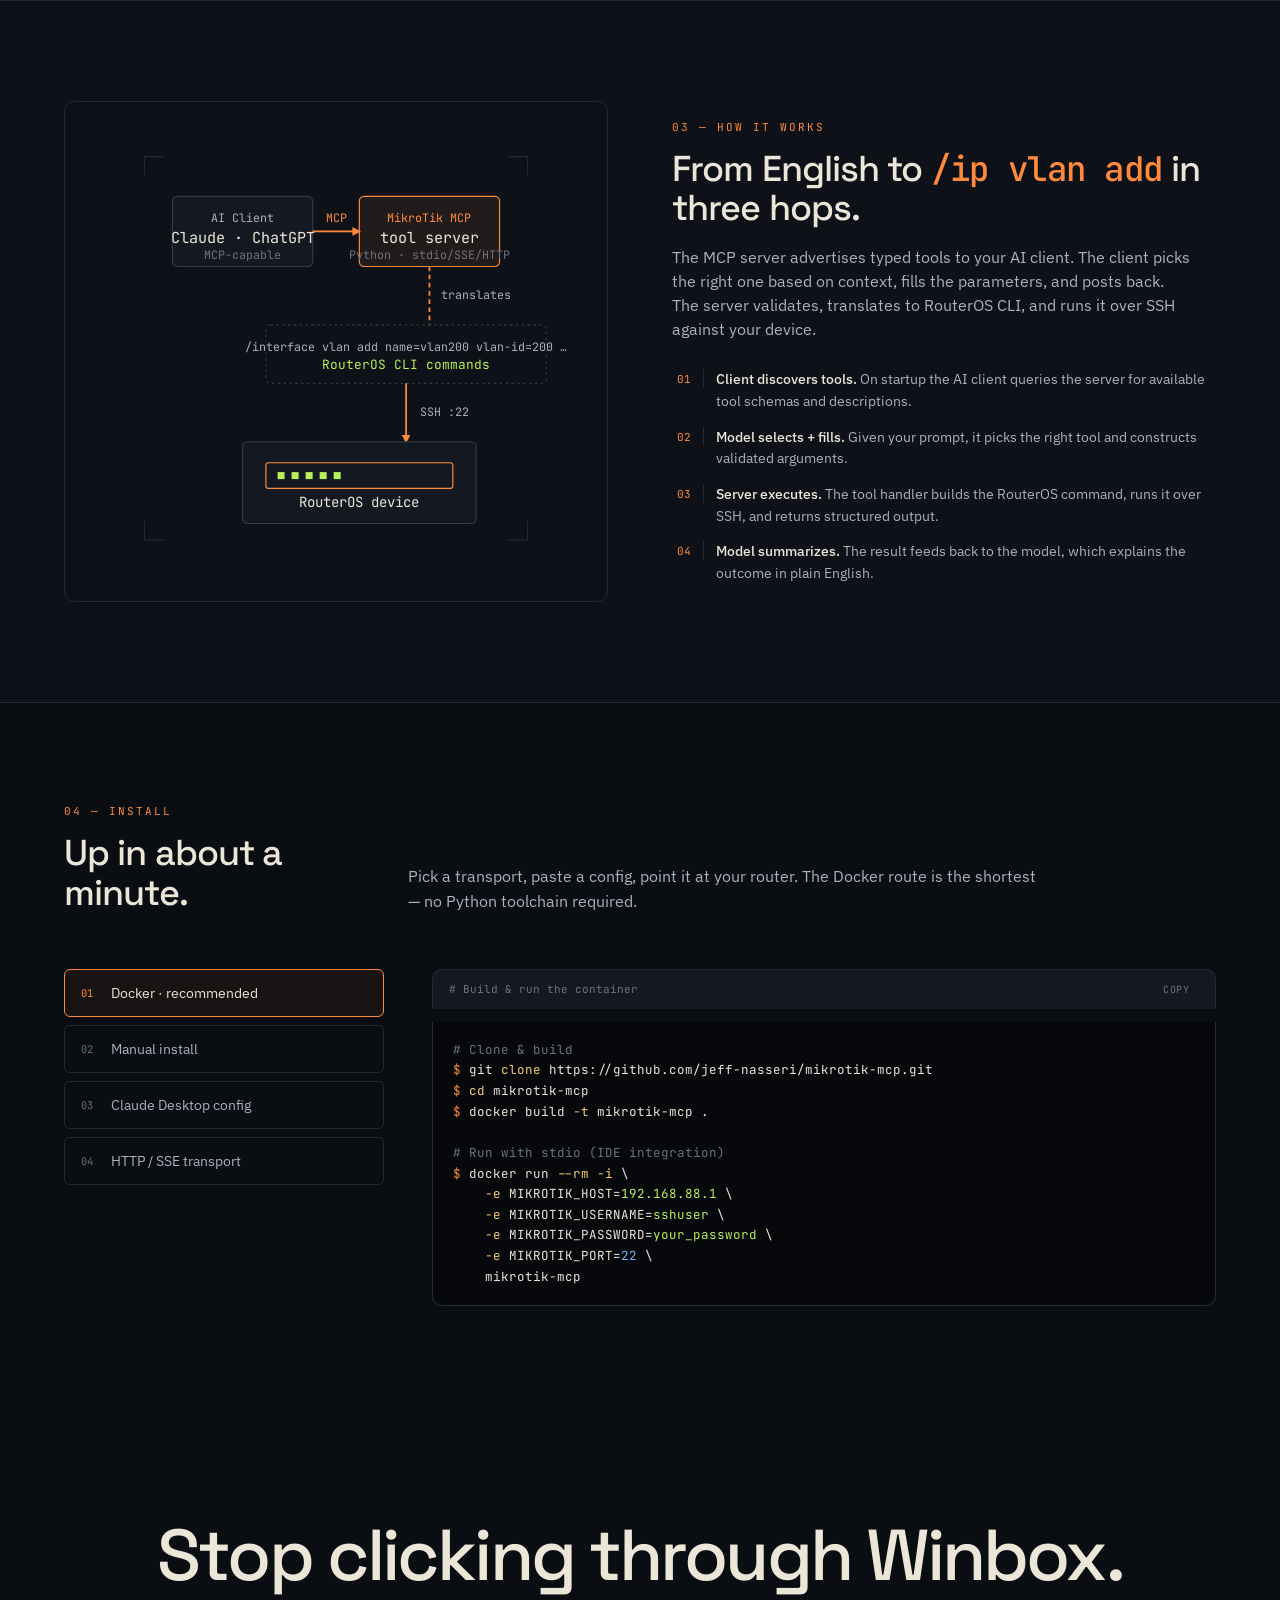
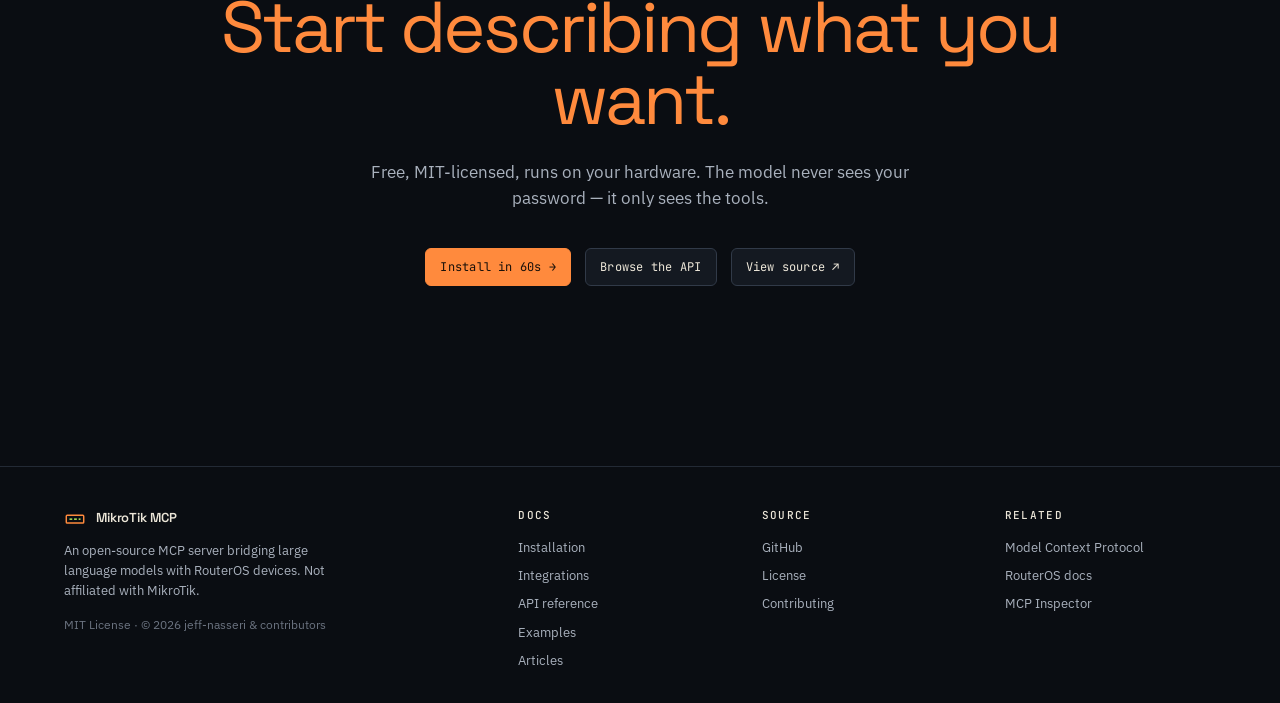
==== commit 9d0fbf5d: "docs: cover the multi-device inventory (v0.14.1) across the website The server can now manage a whol" ====
--- a/website-src/index.html
+++ b/website-src/index.html
@@ -329,8 +329,8 @@
       </h1>
       <p class="lede">
         MikroTik MCP is the bridge between your AI assistant and your RouterOS fleet — let Claude, ChatGPT, or any
-        MCP-capable client manage VLANs, firewall rules, DHCP, NAT, WireGuard, and 13 other categories from a single
-        prompt. No web UI clicks. No Winbox tabs.
+        MCP-capable client manage VLANs, firewall rules, DHCP, NAT, WireGuard, and 14 other categories from a single
+        prompt — on one router or across a whole fleet. No web UI clicks. No Winbox tabs.
       </p>
       <div class="hero-ctas">
         <a class="btn btn-primary" href="docs/index.html">Read the docs →</a>
@@ -340,7 +340,7 @@
         </a>
       </div>
       <div class="meta-row">
-        <div><b>18</b> tool categories</div>
+        <div><b>19</b> tool categories</div>
         <div><b>170+</b> RouterOS tools</div>
         <div><b>3</b> transports (stdio · SSE · HTTP)</div>
         <div><b>MIT</b> licensed</div>
@@ -465,7 +465,7 @@
     <div class="band-head">
       <div>
         <div class="eyebrow">02 — Capabilities</div>
-        <h2>18 categories. Roughly everything you'd touch in Winbox.</h2>
+        <h2>19 categories. Roughly everything you'd touch in Winbox.</h2>
       </div>
       <p>Each category exposes typed tools — create, list, get, update, remove, plus category-specific
         verbs like <span style="color:var(--amber);font-family:var(--mono);font-size:13px">move_filter_rule</span>
@@ -575,6 +575,12 @@
         <span class="count">4 tools</span>
         <h4>Interfaces</h4>
         <p>List, get, enable, disable any interface — physical or virtual.</p>
+      </a>
+      <a class="cap" href="docs/reference.html#inventory">
+        <svg class="cap-glyph" viewBox="0 0 24 24" fill="none" stroke="currentColor" stroke-width="1.6"><rect x="3" y="4" width="7" height="7" rx="1"/><rect x="14" y="4" width="7" height="7" rx="1"/><rect x="3" y="15" width="7" height="7" rx="1"/><rect x="14" y="15" width="7" height="7" rx="1"/><path d="M10 7.5h4M7.5 11v4M16.5 11v4"/></svg>
+        <span class="count">fleet</span>
+        <h4>Inventory</h4>
+        <p>One server, many routers — a YAML fleet inventory with per-device targeting via <code>device</code>.</p>
       </a>
       <a class="cap" href="docs/reference.html#poe">
         <svg class="cap-glyph" viewBox="0 0 24 24" fill="none" stroke="currentColor" stroke-width="1.6"><path d="M13 2L4.5 13.5H11l-1 8.5L19.5 10H13z"/></svg>
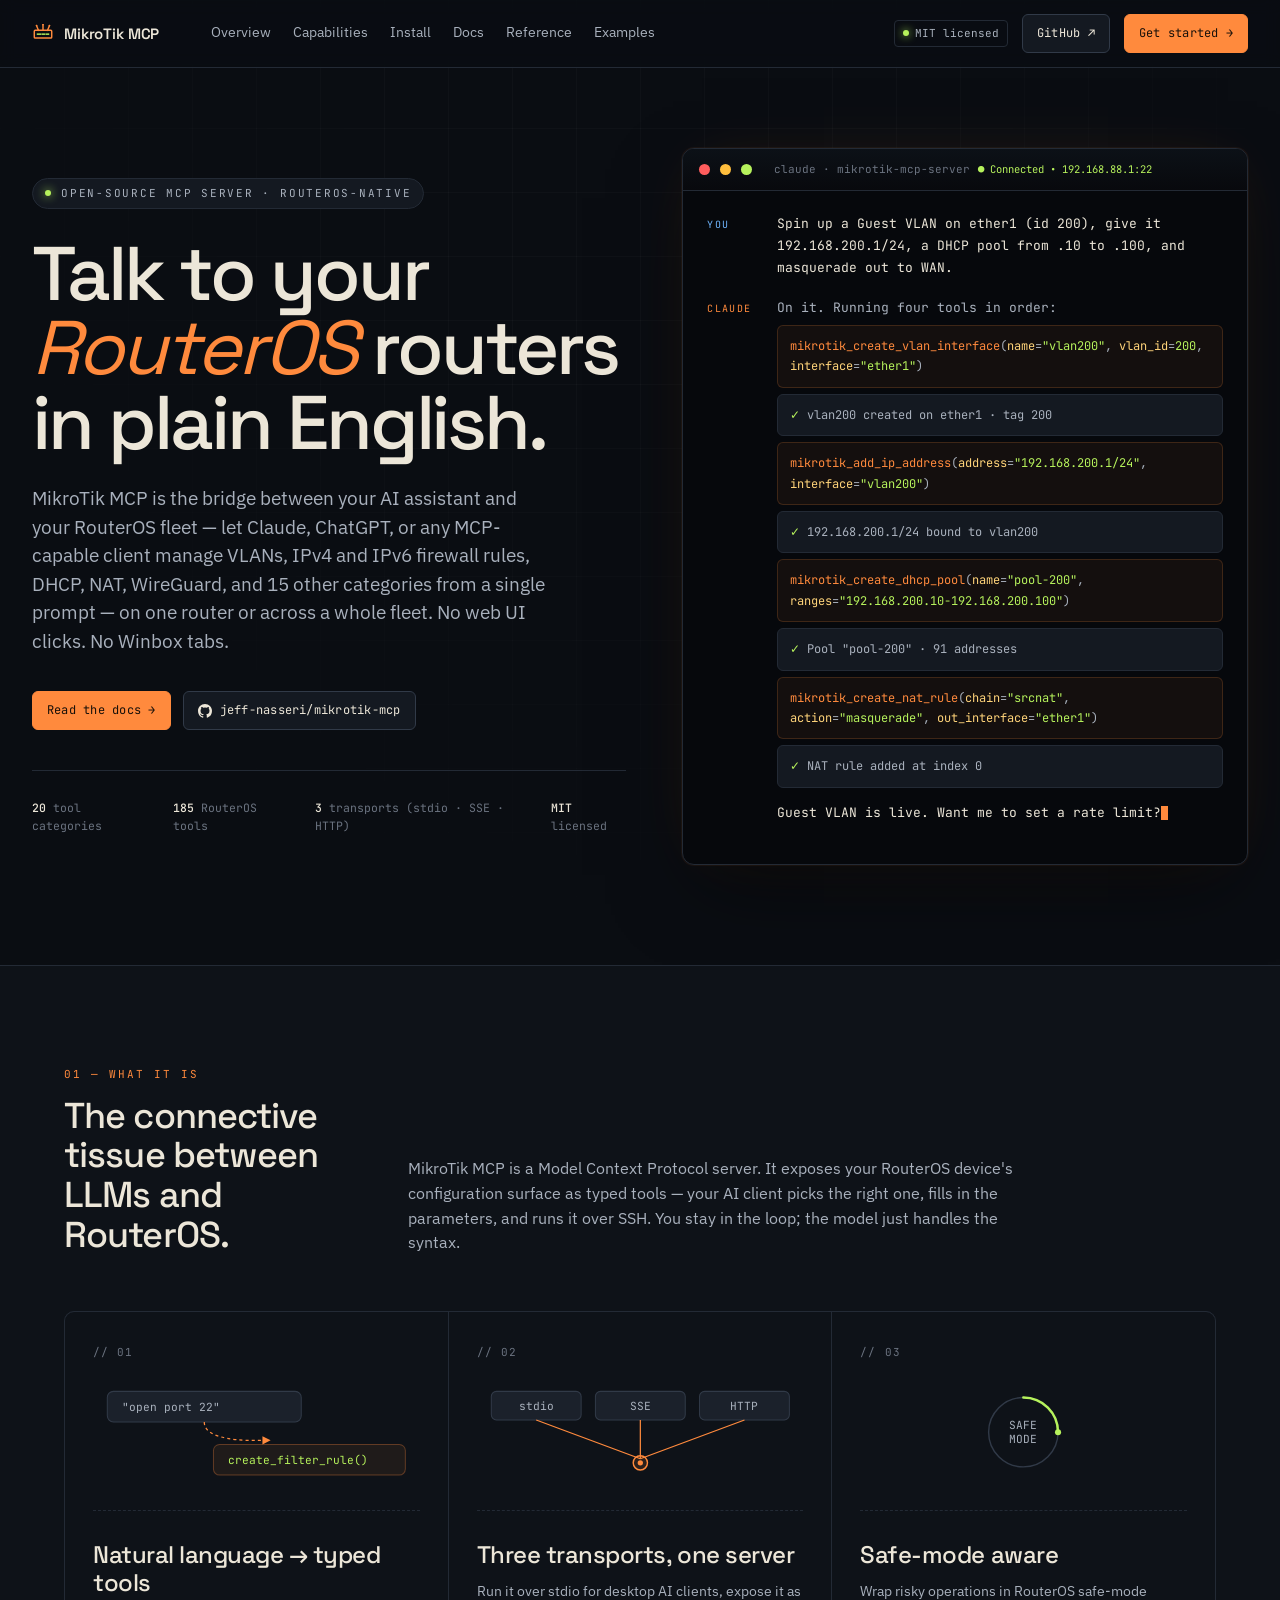
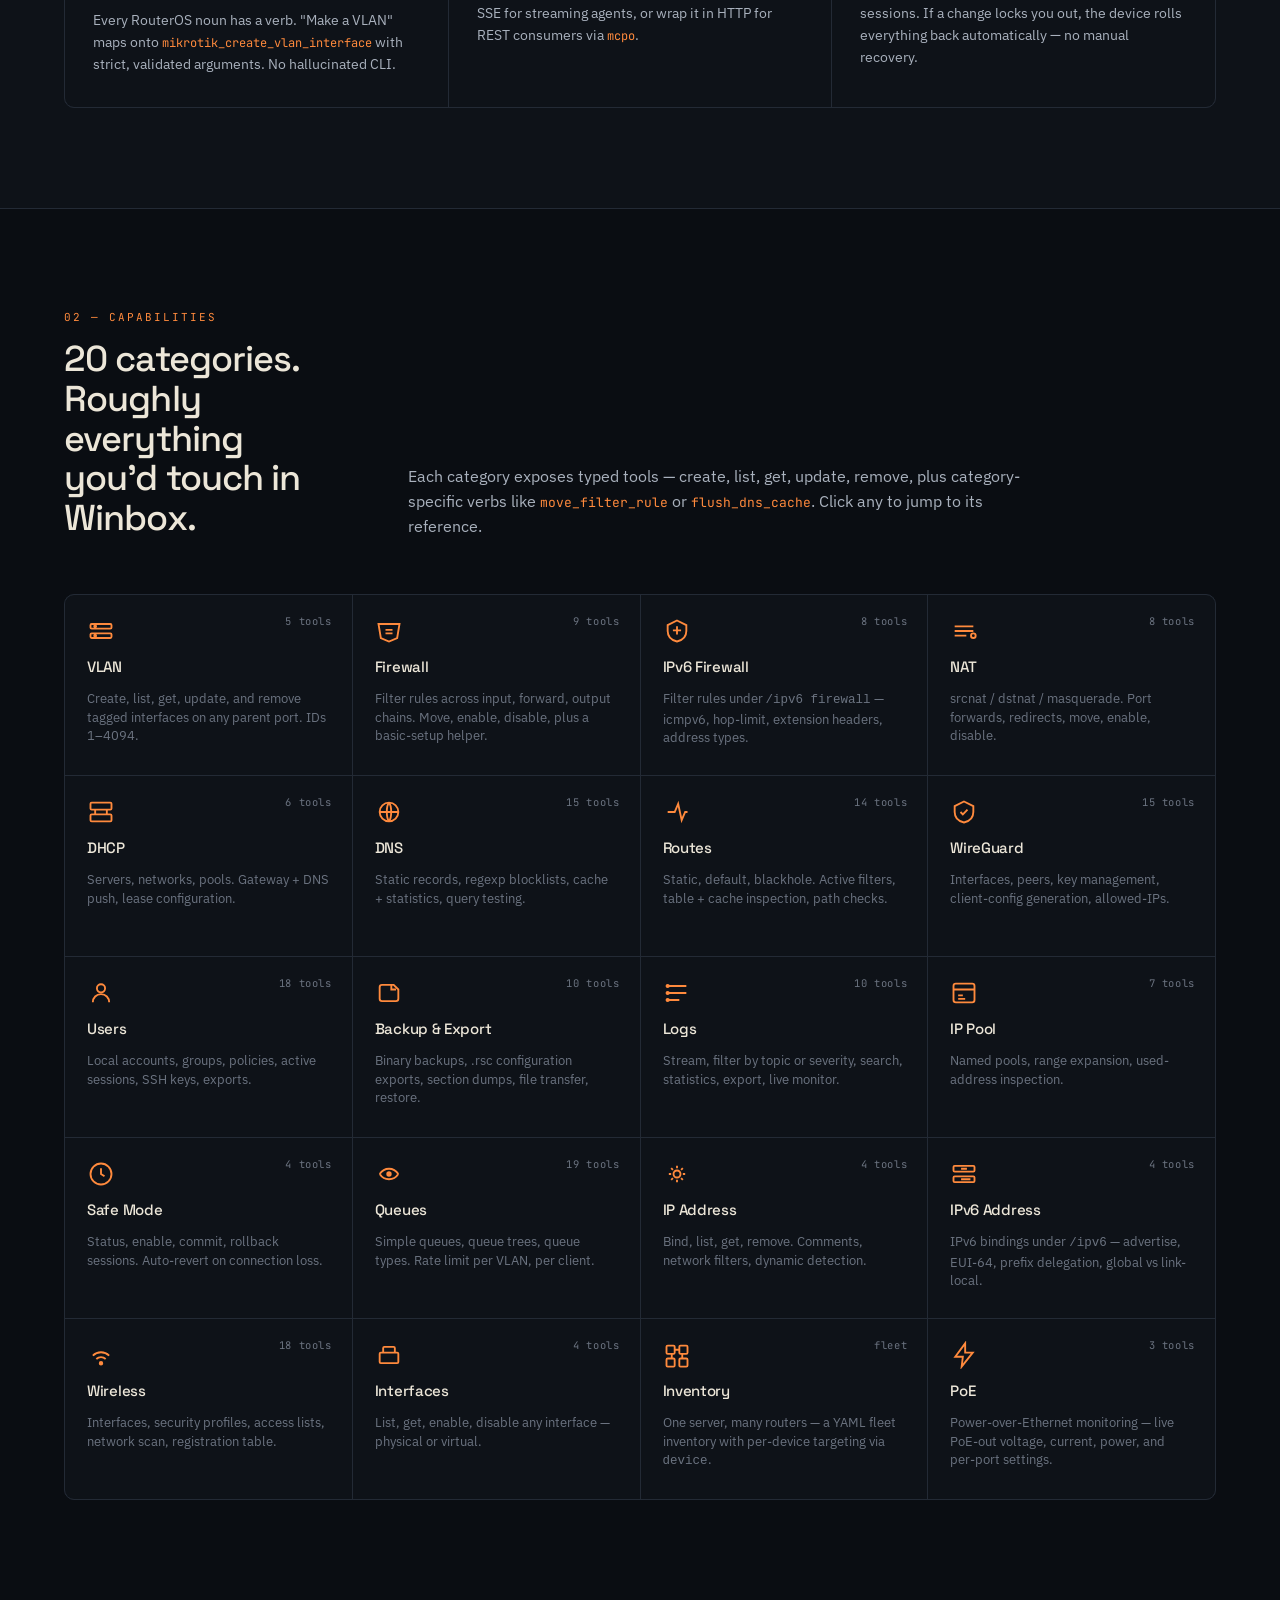
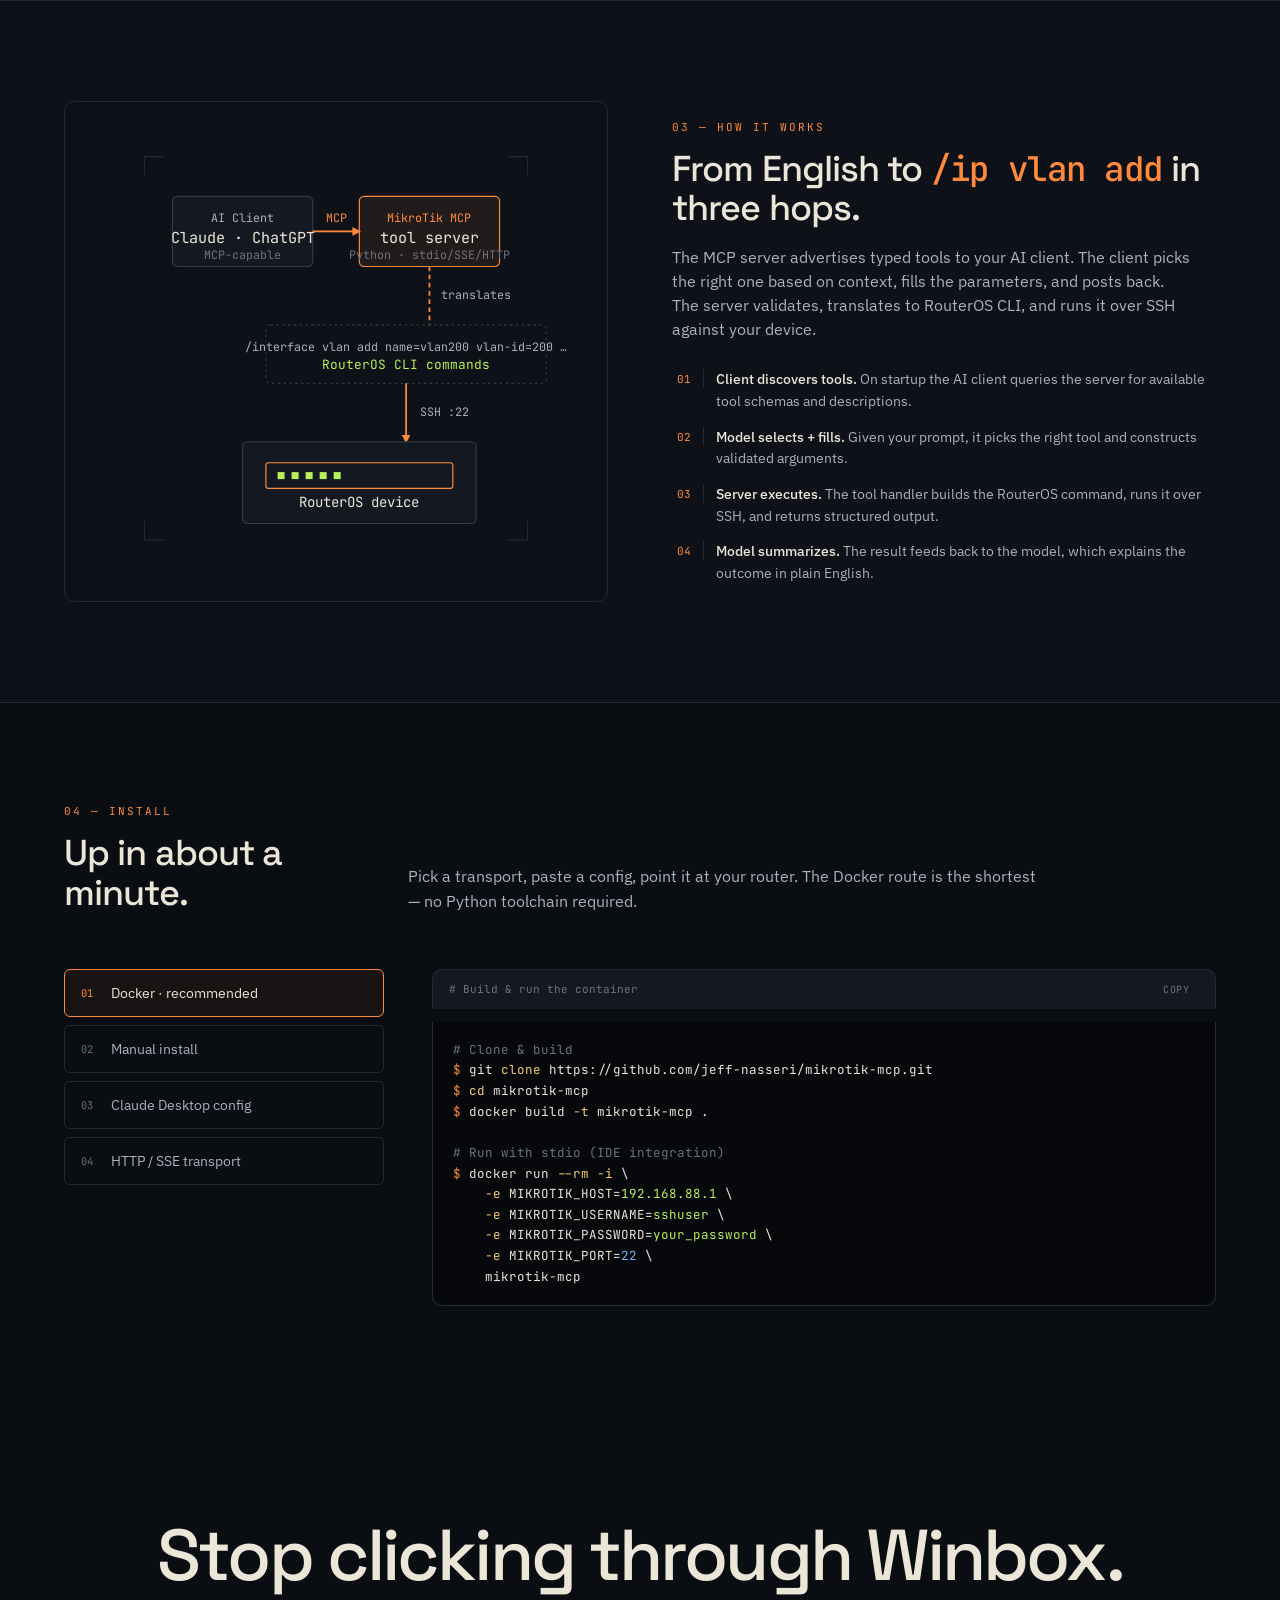
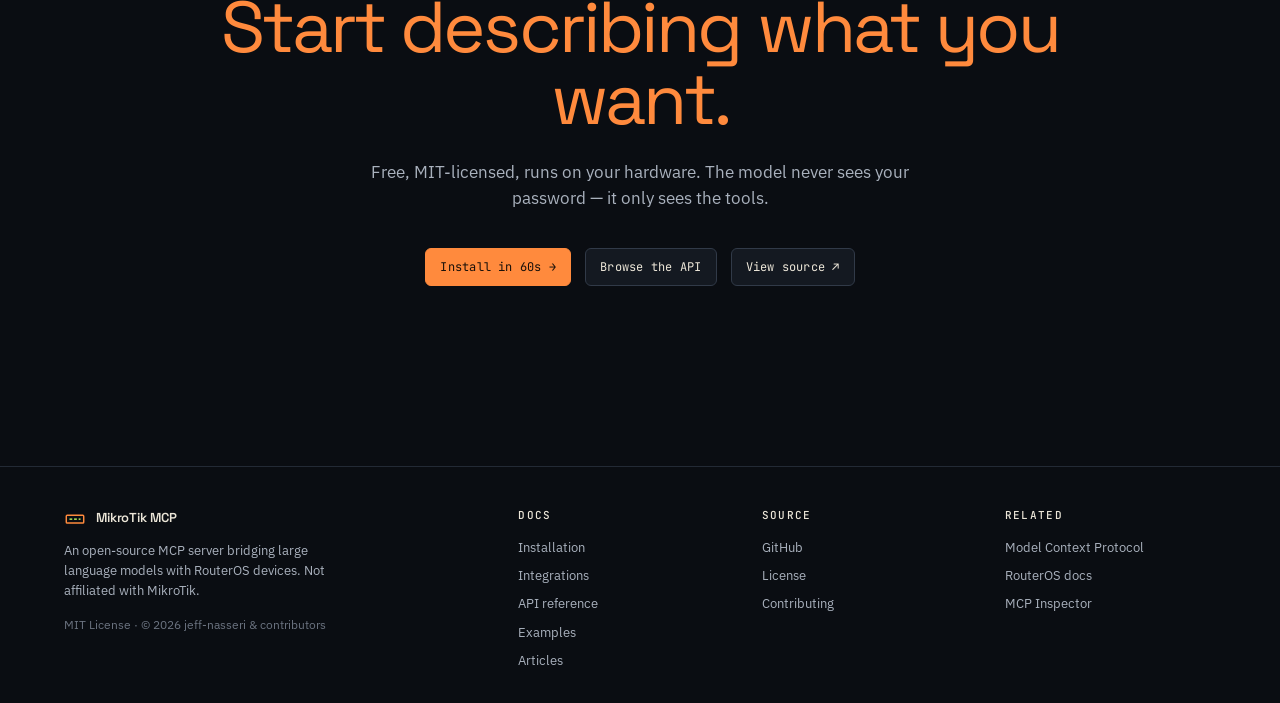
==== commit 81fd7459: "docs: sync website with upstream through v0.20.0 Catches the site up with the 26 commits landed sinc" ====
--- a/website-src/index.html
+++ b/website-src/index.html
@@ -329,7 +329,7 @@
       </h1>
       <p class="lede">
         MikroTik MCP is the bridge between your AI assistant and your RouterOS fleet — let Claude, ChatGPT, or any
-        MCP-capable client manage VLANs, firewall rules, DHCP, NAT, WireGuard, and 14 other categories from a single
+        MCP-capable client manage VLANs, IPv4 and IPv6 firewall rules, DHCP, NAT, WireGuard, and 15 other categories from a single
         prompt — on one router or across a whole fleet. No web UI clicks. No Winbox tabs.
       </p>
       <div class="hero-ctas">
@@ -340,8 +340,8 @@
         </a>
       </div>
       <div class="meta-row">
-        <div><b>19</b> tool categories</div>
-        <div><b>170+</b> RouterOS tools</div>
+        <div><b>20</b> tool categories</div>
+        <div><b>185</b> RouterOS tools</div>
         <div><b>3</b> transports (stdio · SSE · HTTP)</div>
         <div><b>MIT</b> licensed</div>
       </div>
@@ -465,7 +465,7 @@
     <div class="band-head">
       <div>
         <div class="eyebrow">02 — Capabilities</div>
-        <h2>19 categories. Roughly everything you'd touch in Winbox.</h2>
+        <h2>20 categories. Roughly everything you'd touch in Winbox.</h2>
       </div>
       <p>Each category exposes typed tools — create, list, get, update, remove, plus category-specific
         verbs like <span style="color:var(--amber);font-family:var(--mono);font-size:13px">move_filter_rule</span>
@@ -485,6 +485,12 @@
         <span class="count">9 tools</span>
         <h4>Firewall</h4>
         <p>Filter rules across input, forward, output chains. Move, enable, disable, plus a basic-setup helper.</p>
+      </a>
+      <a class="cap" href="docs/reference.html#ipv6-firewall">
+        <svg class="cap-glyph" viewBox="0 0 24 24" fill="none" stroke="currentColor" stroke-width="1.6"><path d="M12 3l8 4v5c0 5-3.5 8-8 9-4.5-1-8-4-8-9V7l8-4z"/><path d="M8.5 11.5h7M12 8v7"/></svg>
+        <span class="count">8 tools</span>
+        <h4>IPv6 Firewall</h4>
+        <p>Filter rules under <code>/ipv6 firewall</code> — icmpv6, hop-limit, extension headers, address types.</p>
       </a>
       <a class="cap" href="docs/reference.html#nat">
         <svg class="cap-glyph" viewBox="0 0 24 24" fill="none" stroke="currentColor" stroke-width="1.6"><path d="M4 8h16M4 12h16M4 16h10"/><circle cx="20" cy="16" r="2"/></svg>
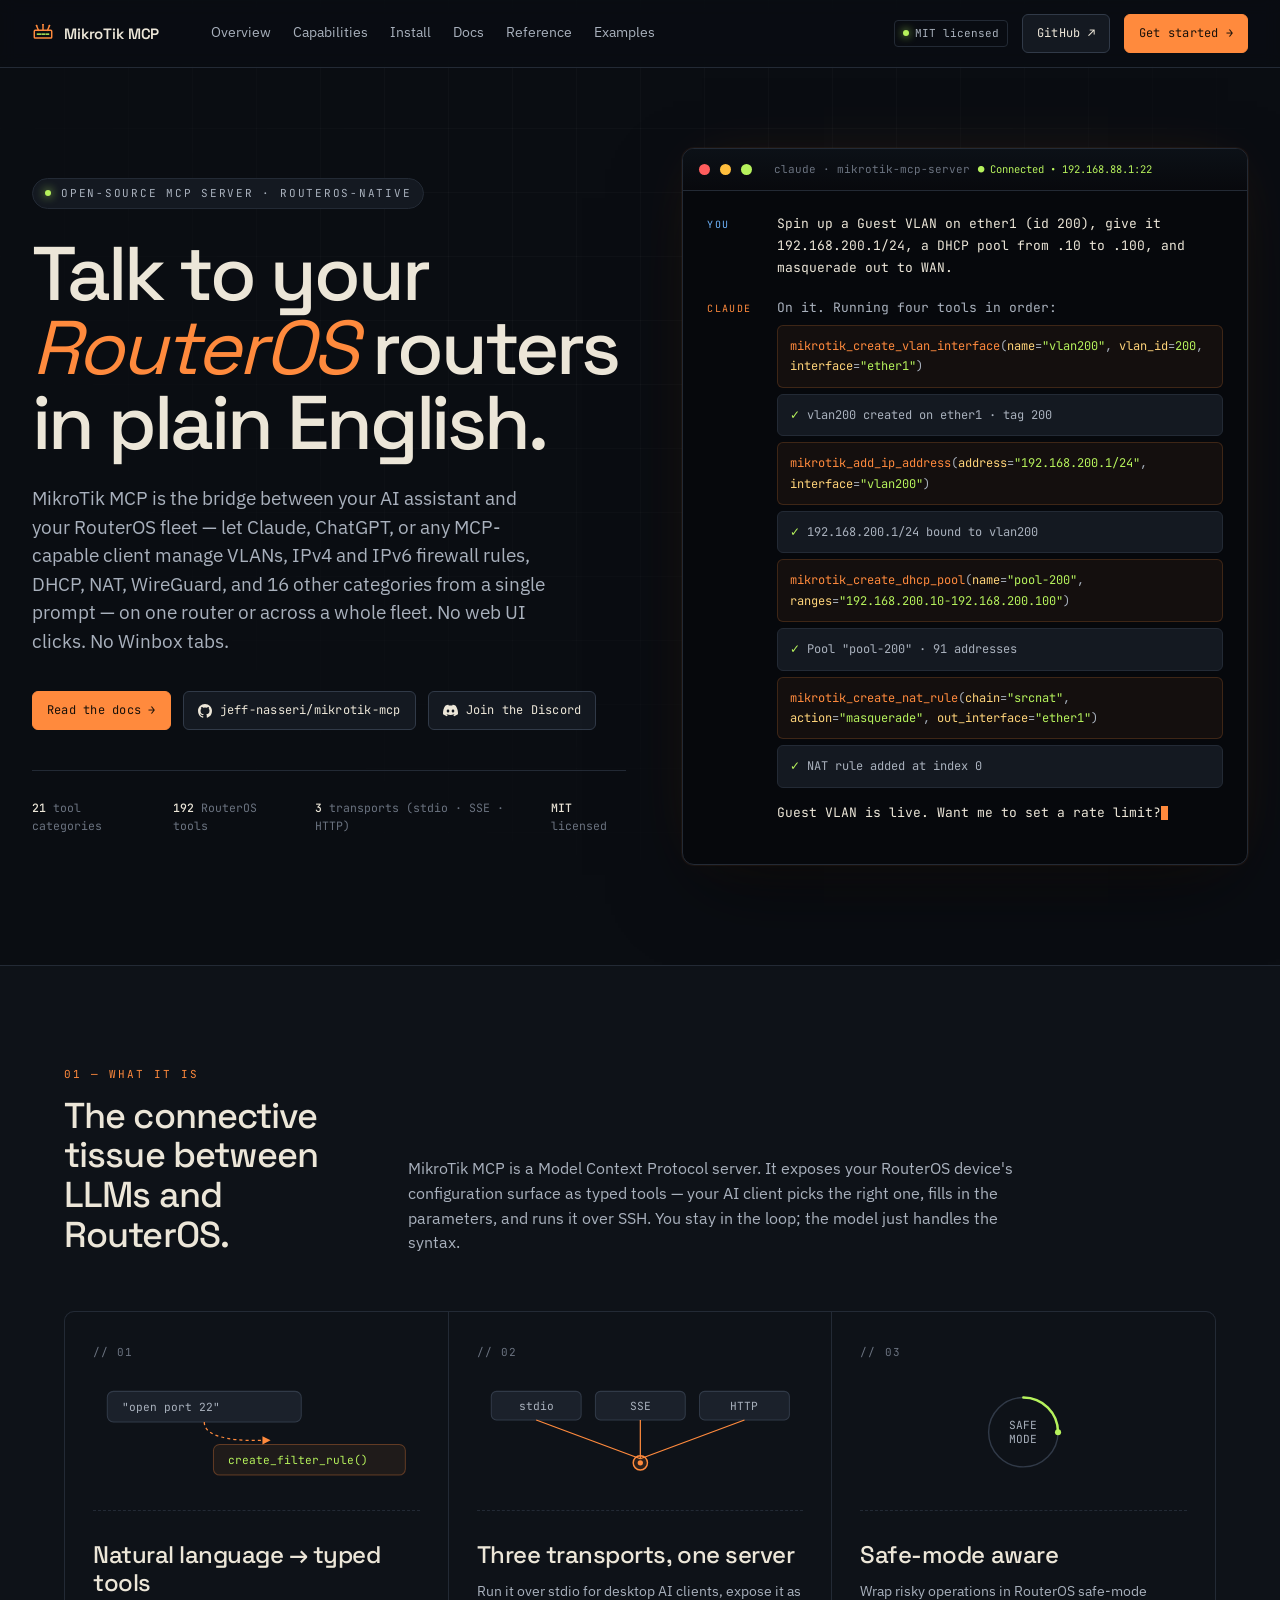
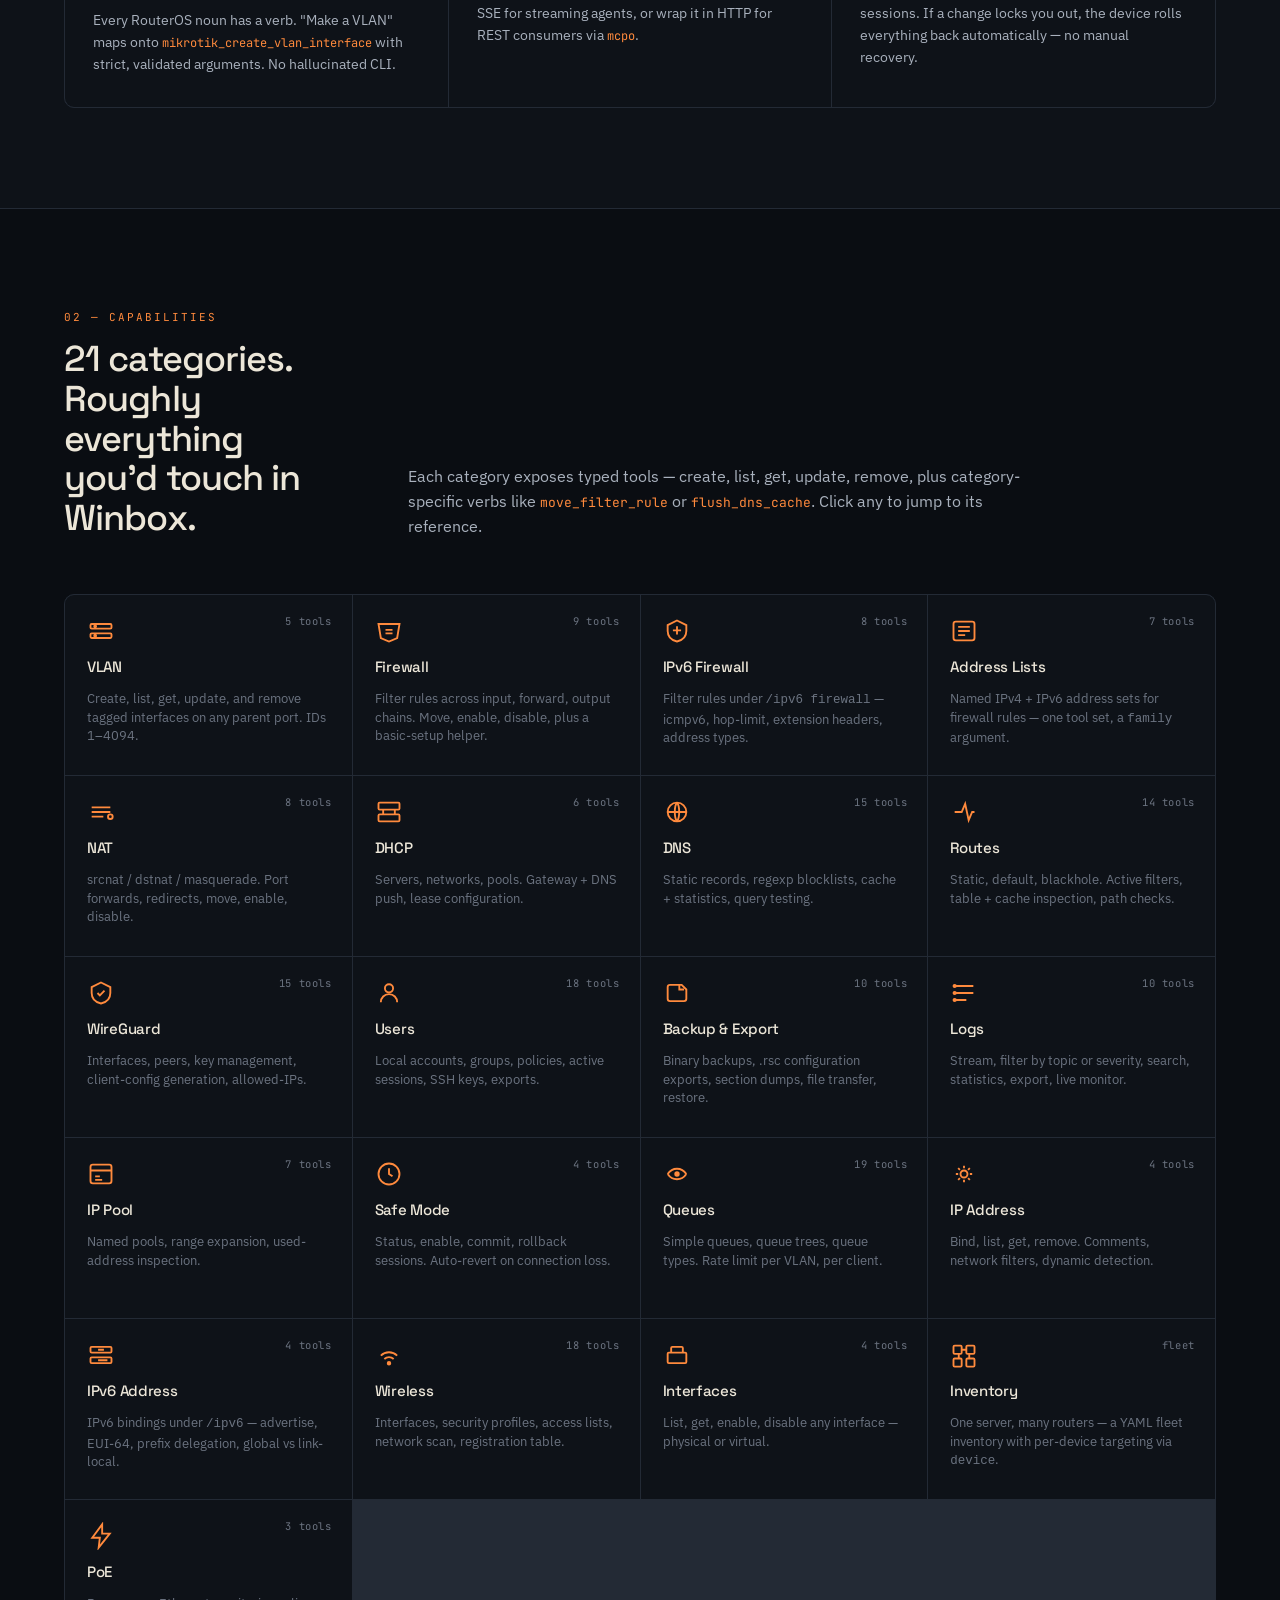
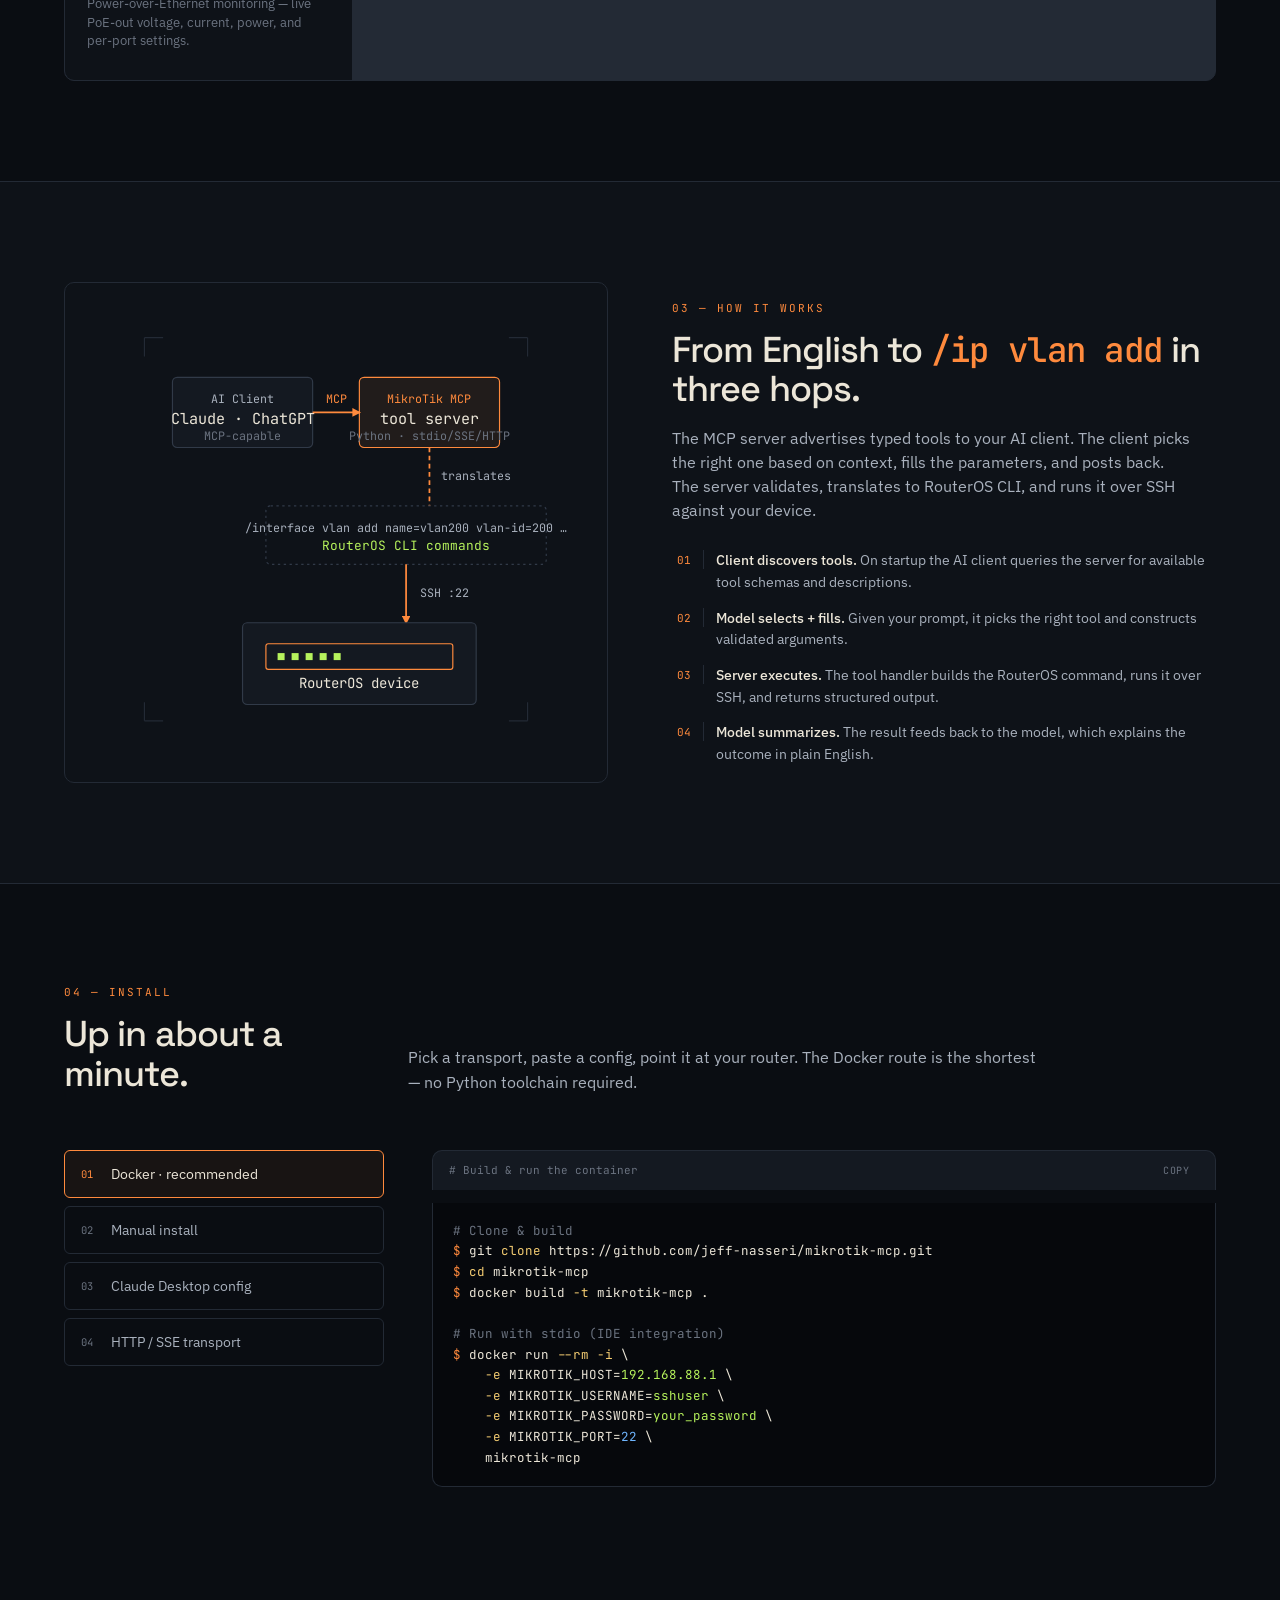
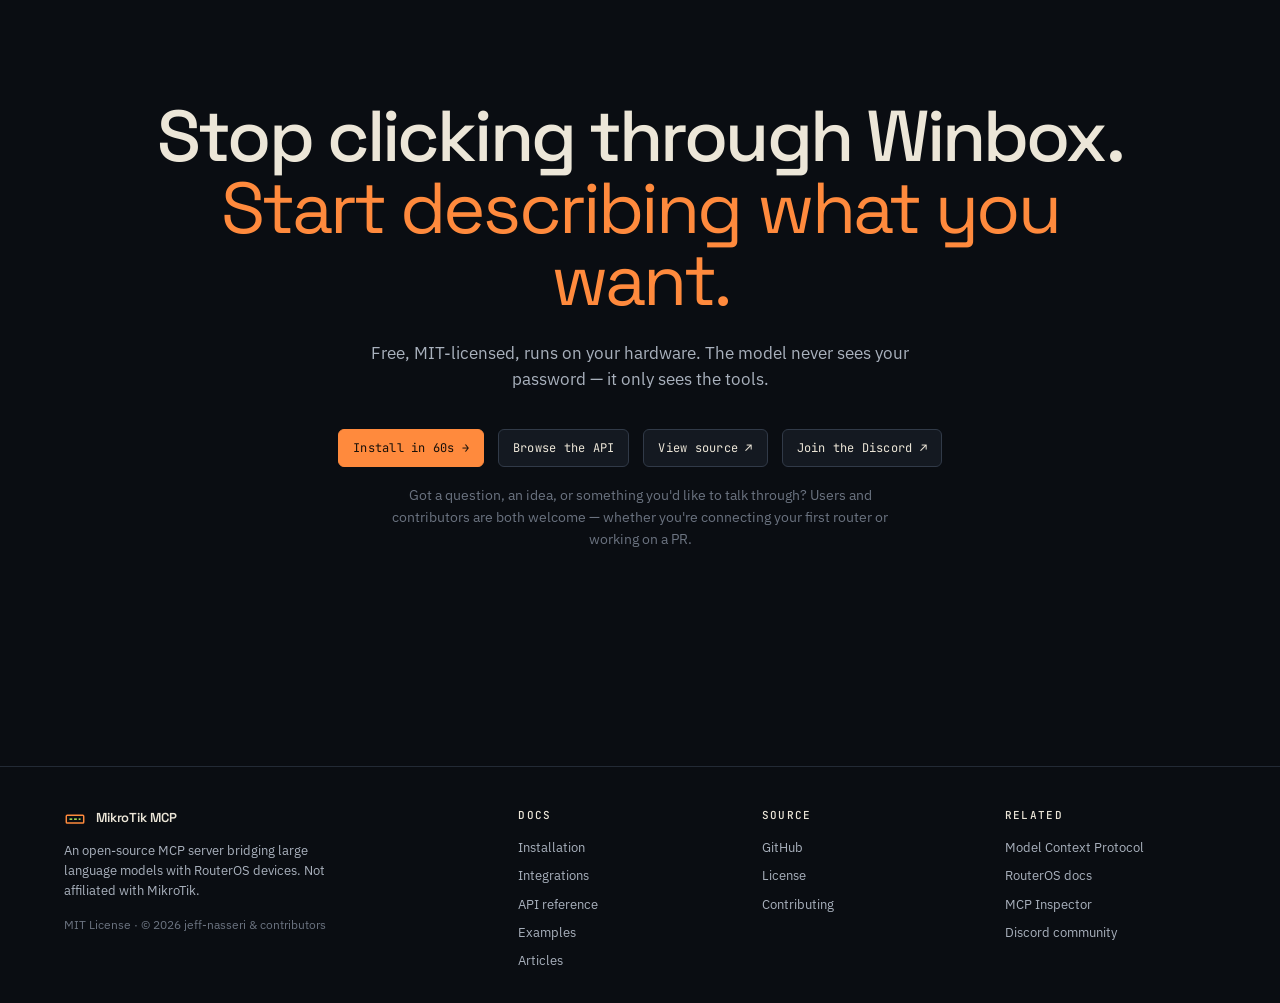
==== commit b7f59178: "docs: add Address Lists scope, hardening flags, and the Discord link Syncs the site with upstream th" ====
--- a/website-src/index.html
+++ b/website-src/index.html
@@ -329,7 +329,7 @@
       </h1>
       <p class="lede">
         MikroTik MCP is the bridge between your AI assistant and your RouterOS fleet — let Claude, ChatGPT, or any
-        MCP-capable client manage VLANs, IPv4 and IPv6 firewall rules, DHCP, NAT, WireGuard, and 15 other categories from a single
+        MCP-capable client manage VLANs, IPv4 and IPv6 firewall rules, DHCP, NAT, WireGuard, and 16 other categories from a single
         prompt — on one router or across a whole fleet. No web UI clicks. No Winbox tabs.
       </p>
       <div class="hero-ctas">
@@ -338,10 +338,14 @@
           <svg width="14" height="14" viewBox="0 0 16 16" fill="currentColor"><path d="M8 0C3.58 0 0 3.58 0 8a8 8 0 005.47 7.59c.4.07.55-.17.55-.38v-1.34c-2.23.48-2.7-1.07-2.7-1.07-.36-.93-.89-1.18-.89-1.18-.73-.5.05-.49.05-.49.8.06 1.23.83 1.23.83.72 1.23 1.88.88 2.34.67.07-.52.28-.88.51-1.08-1.78-.2-3.64-.89-3.64-3.95 0-.87.31-1.59.82-2.15-.08-.2-.36-1.02.08-2.12 0 0 .67-.22 2.2.82a7.6 7.6 0 014 0c1.53-1.04 2.2-.82 2.2-.82.44 1.1.16 1.92.08 2.12.51.56.82 1.27.82 2.15 0 3.07-1.87 3.75-3.65 3.95.29.25.54.74.54 1.48v2.2c0 .21.15.46.55.38A8 8 0 0016 8c0-4.42-3.58-8-8-8z"/></svg>
           jeff-nasseri/mikrotik-mcp
         </a>
+        <a class="btn" href="https://discord.gg/kmVSpstbNU" target="_blank" rel="noopener">
+          <svg width="15" height="15" viewBox="0 0 24 24" fill="currentColor"><path d="M20.317 4.369a19.79 19.79 0 00-4.885-1.515.074.074 0 00-.079.037c-.21.375-.444.864-.608 1.249a18.27 18.27 0 00-5.487 0 12.64 12.64 0 00-.617-1.25.077.077 0 00-.079-.036A19.736 19.736 0 003.677 4.37a.07.07 0 00-.032.027C.533 9.046-.32 13.58.099 18.057a.082.082 0 00.031.057 19.9 19.9 0 005.993 3.03.078.078 0 00.084-.028c.462-.63.874-1.295 1.226-1.994a.076.076 0 00-.041-.106 13.1 13.1 0 01-1.872-.892.077.077 0 01-.008-.128c.126-.094.252-.192.372-.291a.074.074 0 01.077-.01c3.928 1.793 8.18 1.793 12.062 0a.074.074 0 01.078.009c.12.099.246.198.373.292a.077.077 0 01-.006.127c-.598.35-1.22.644-1.873.891a.077.077 0 00-.041.107c.36.698.772 1.363 1.225 1.993a.076.076 0 00.084.029 19.84 19.84 0 006.002-3.03.077.077 0 00.032-.056c.5-5.177-.838-9.674-3.549-13.66a.061.061 0 00-.031-.028zM8.02 15.331c-1.182 0-2.157-1.085-2.157-2.419 0-1.333.956-2.418 2.157-2.418 1.21 0 2.176 1.095 2.157 2.418 0 1.334-.956 2.419-2.157 2.419zm7.975 0c-1.183 0-2.157-1.085-2.157-2.419 0-1.333.955-2.418 2.157-2.418 1.21 0 2.176 1.095 2.157 2.418 0 1.334-.946 2.419-2.157 2.419z"/></svg>
+          Join the Discord
+        </a>
       </div>
       <div class="meta-row">
-        <div><b>20</b> tool categories</div>
-        <div><b>185</b> RouterOS tools</div>
+        <div><b>21</b> tool categories</div>
+        <div><b>192</b> RouterOS tools</div>
         <div><b>3</b> transports (stdio · SSE · HTTP)</div>
         <div><b>MIT</b> licensed</div>
       </div>
@@ -465,7 +469,7 @@
     <div class="band-head">
       <div>
         <div class="eyebrow">02 — Capabilities</div>
-        <h2>20 categories. Roughly everything you'd touch in Winbox.</h2>
+        <h2>21 categories. Roughly everything you'd touch in Winbox.</h2>
       </div>
       <p>Each category exposes typed tools — create, list, get, update, remove, plus category-specific
         verbs like <span style="color:var(--amber);font-family:var(--mono);font-size:13px">move_filter_rule</span>
@@ -491,6 +495,12 @@
         <span class="count">8 tools</span>
         <h4>IPv6 Firewall</h4>
         <p>Filter rules under <code>/ipv6 firewall</code> — icmpv6, hop-limit, extension headers, address types.</p>
+      </a>
+      <a class="cap" href="docs/reference.html#address-list">
+        <svg class="cap-glyph" viewBox="0 0 24 24" fill="none" stroke="currentColor" stroke-width="1.6"><rect x="3" y="4" width="18" height="16" rx="2"/><path d="M7 8.5h10M7 12h10M7 15.5h6"/></svg>
+        <span class="count">7 tools</span>
+        <h4>Address Lists</h4>
+        <p>Named IPv4 + IPv6 address sets for firewall rules — one tool set, a <code>family</code> argument.</p>
       </a>
       <a class="cap" href="docs/reference.html#nat">
         <svg class="cap-glyph" viewBox="0 0 24 24" fill="none" stroke="currentColor" stroke-width="1.6"><path d="M4 8h16M4 12h16M4 16h10"/><circle cx="20" cy="16" r="2"/></svg>
@@ -795,7 +805,11 @@
       <a class="btn btn-primary" href="docs/index.html">Install in 60s →</a>
       <a class="btn" href="docs/reference.html">Browse the API</a>
       <a class="btn" href="https://github.com/jeff-nasseri/mikrotik-mcp" target="_blank" rel="noopener">View source ↗</a>
-    </div>
+      <a class="btn" href="https://discord.gg/kmVSpstbNU" target="_blank" rel="noopener">Join the Discord ↗</a>
+    </div>
+    <p style="margin-top:18px;font-size:14px;color:var(--ink-mute)">Got a question, an idea, or something
+      you'd like to talk through? Users and contributors are both welcome — whether you're connecting your
+      first router or working on a PR.</p>
   </div>
 </section>
 
@@ -841,6 +855,7 @@
         <li><a href="https://modelcontextprotocol.io" target="_blank" rel="noopener">Model Context Protocol</a></li>
         <li><a href="https://help.mikrotik.com/docs" target="_blank" rel="noopener">RouterOS docs</a></li>
         <li><a href="https://github.com/modelcontextprotocol/inspector" target="_blank" rel="noopener">MCP Inspector</a></li>
+        <li><a href="https://discord.gg/kmVSpstbNU" target="_blank" rel="noopener">Discord community</a></li>
       </ul>
     </div>
   </div>
